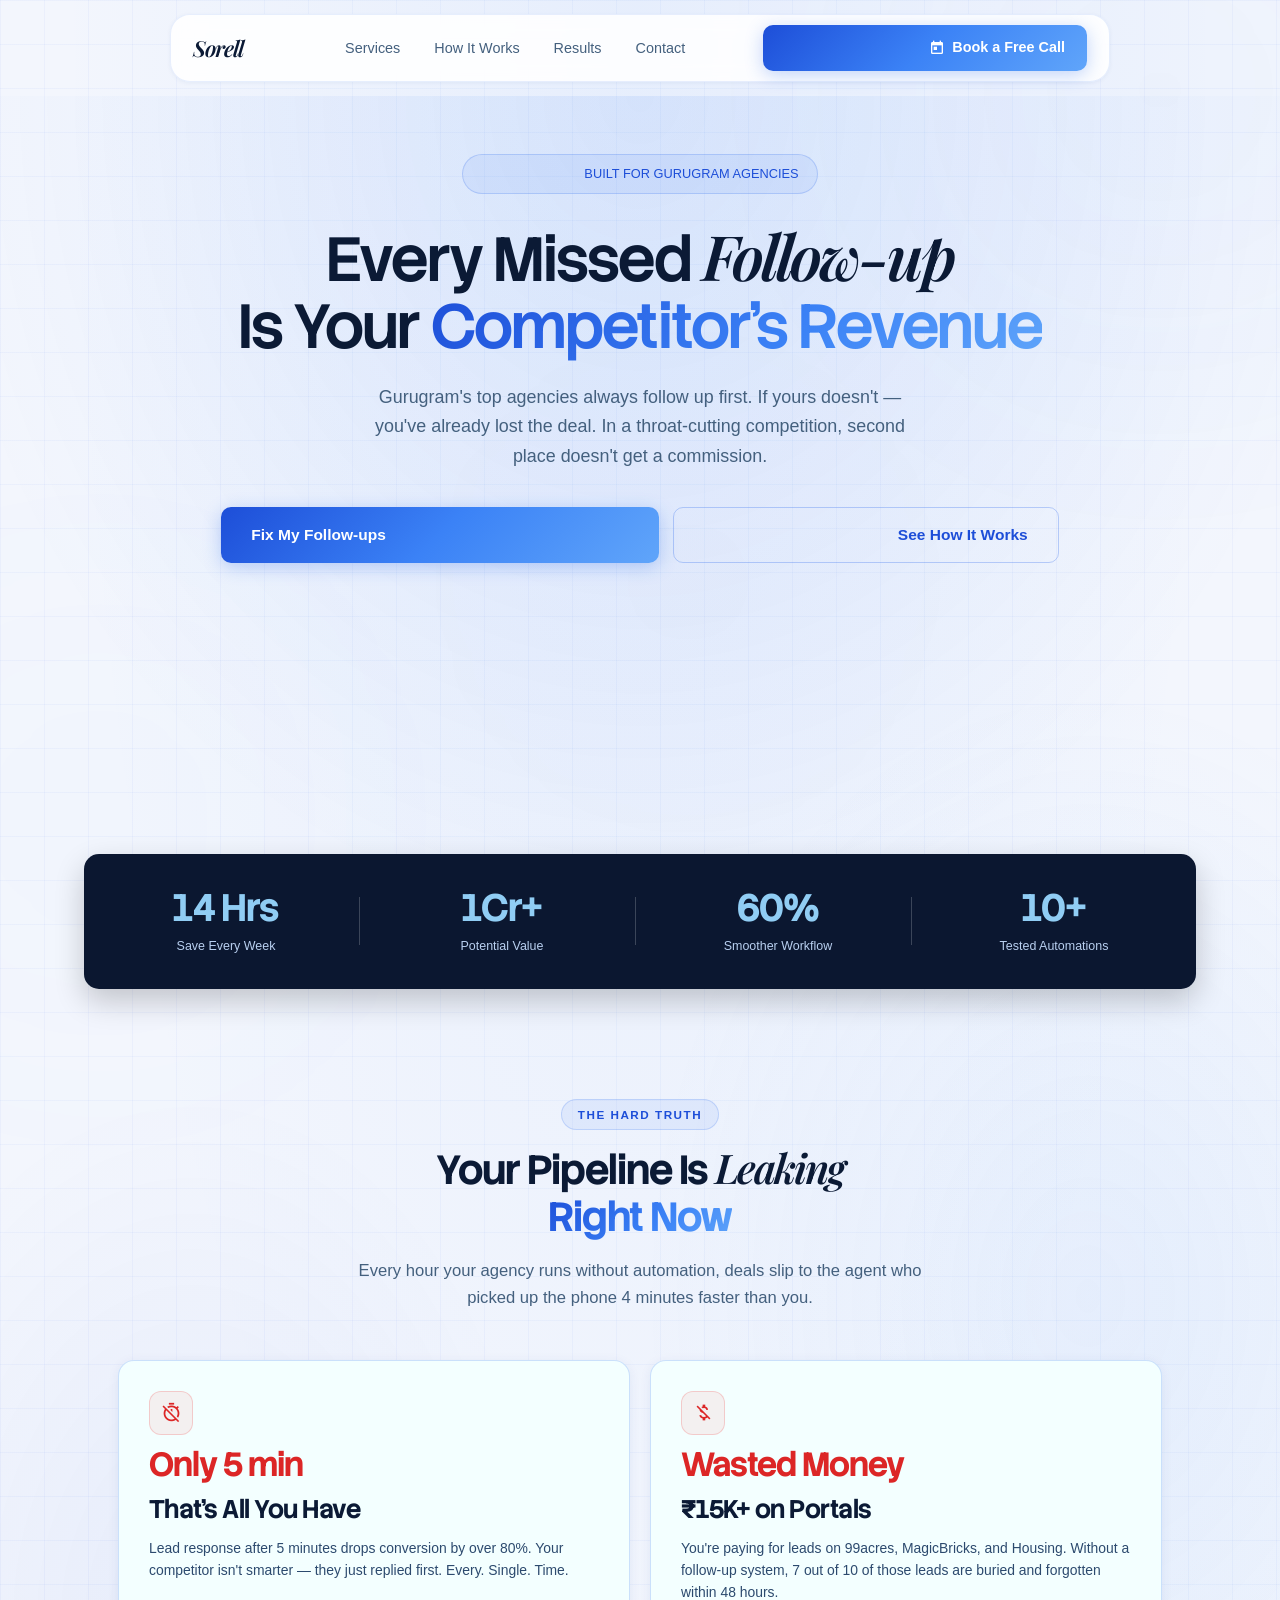
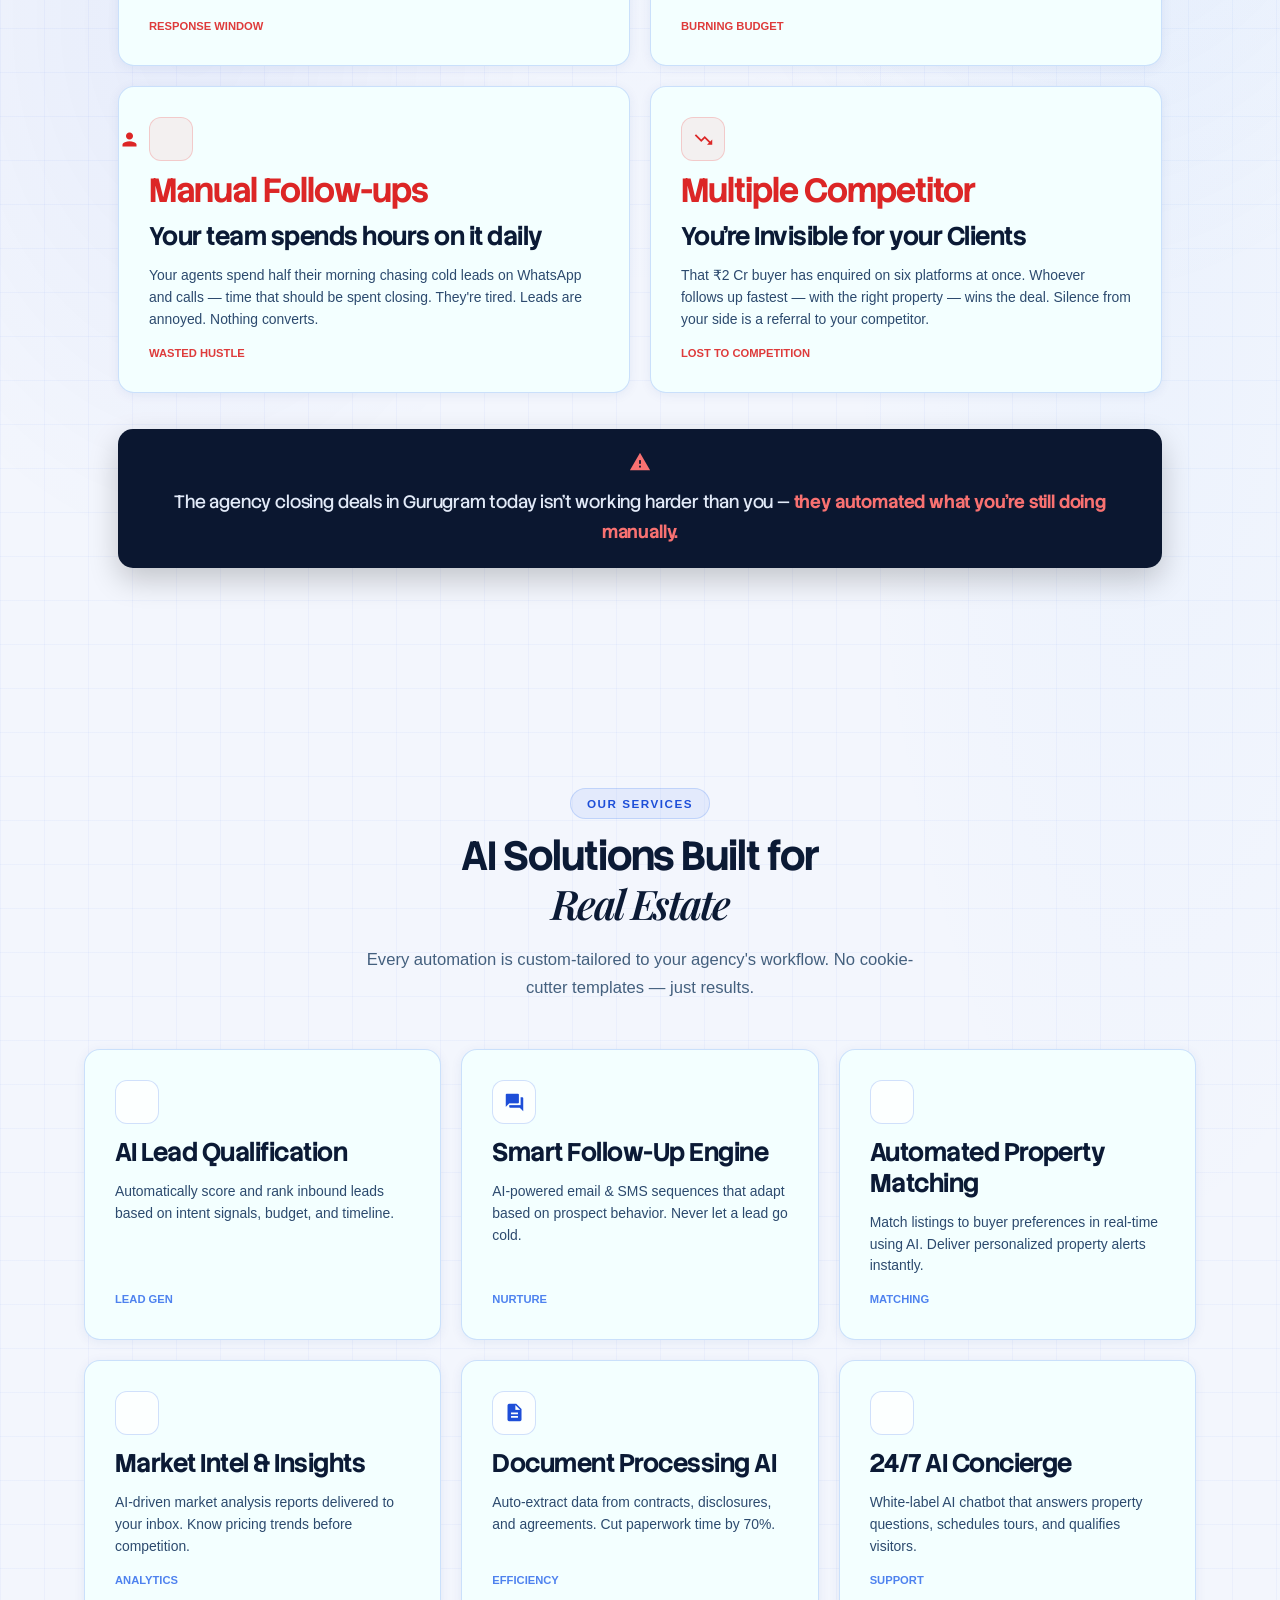
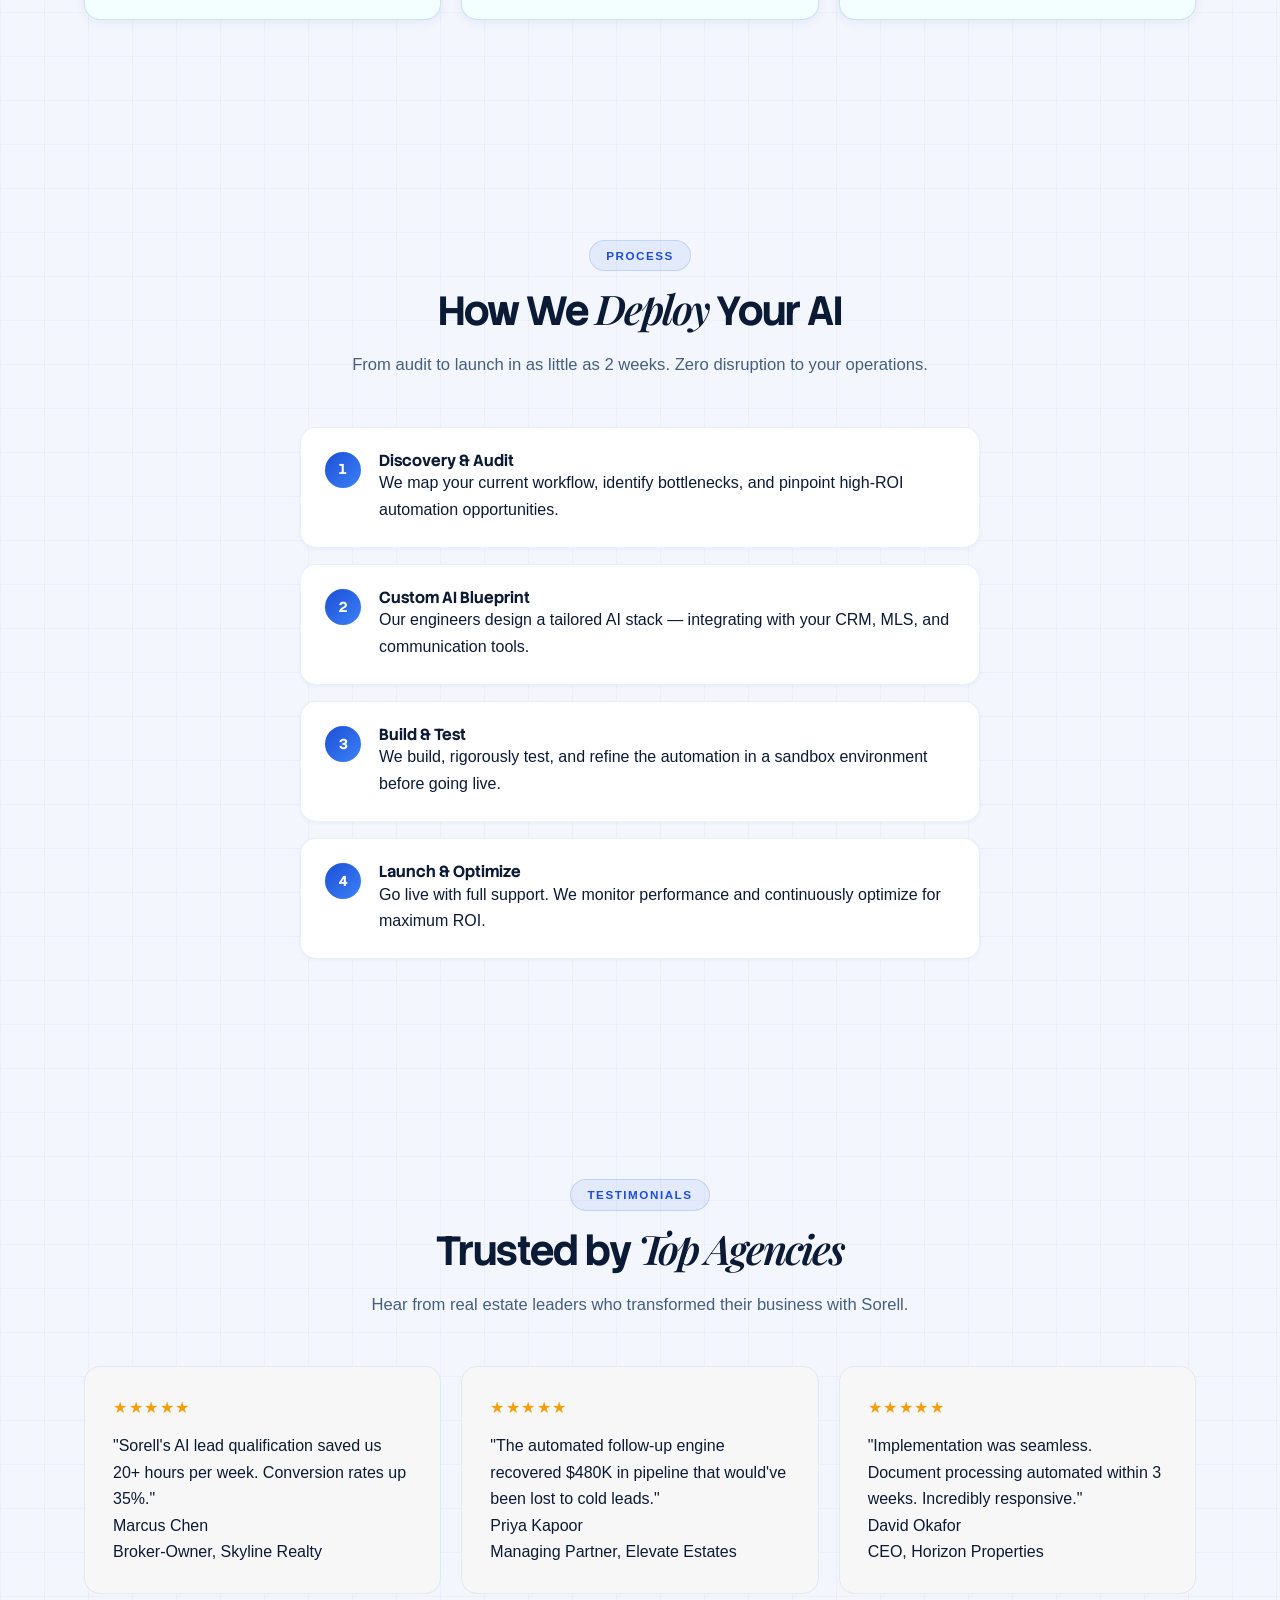
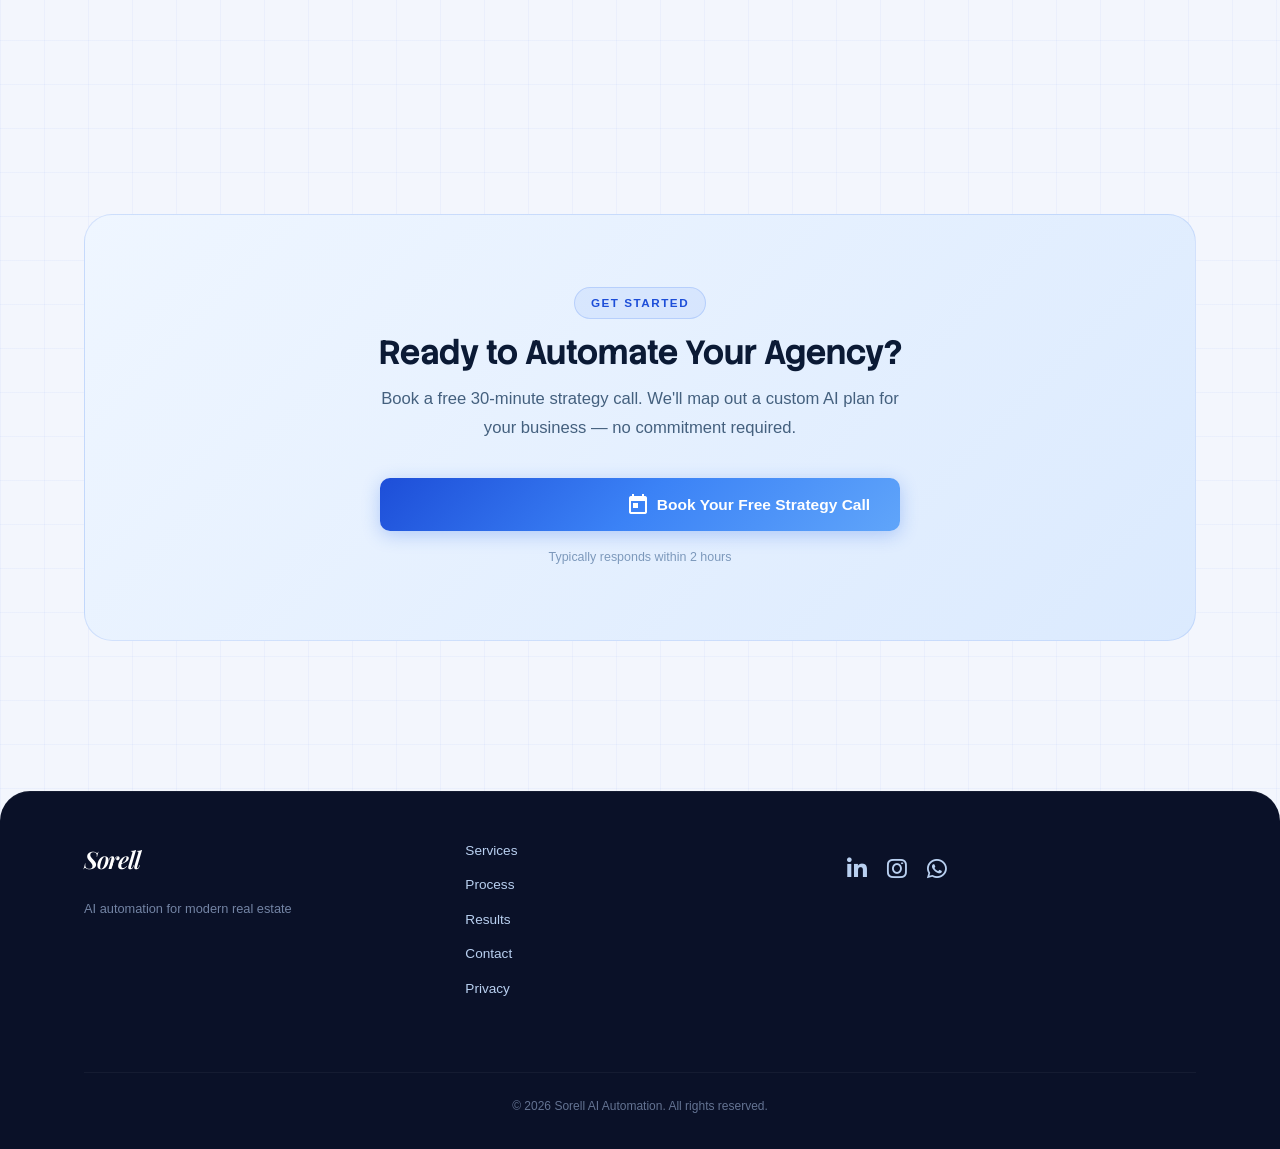
==== index.html @ be10a99a "Update index.html" ====
<!DOCTYPE html>
<html lang="en">
<head>
    <meta charset="UTF-8">
    <meta name="viewport" content="width=device-width, initial-scale=1.0, viewport-fit=cover">
    <title>Sorell — AI Automation for Real Estate Agencies</title>
    <meta name="description" content="AI automation workflows for real estate agencies — capture leads, nurture prospects, and close deals faster.">

    <link rel="icon" type="image/png" href="favicon%20(5).png">
    <link rel="apple-touch-icon" href="apple-touch-icon%20(2).png">

    <link rel="preconnect" href="https://fonts.googleapis.com">
    <link rel="preconnect" href="https://fonts.gstatic.com" crossorigin>
    <link href="https://fonts.googleapis.com/css2?family=DM+Sans:ital,opsz,wght@0,9..40,400;0,9..40,500;0,9..40,600;1,9..40,400&family=Google+Sans+Flex:ital,opsz,wght@0,17..18,400..700;1,17..18,400..700&family=Stack+Sans+Headline:wght@400;500;600;700&display=swap" rel="stylesheet">
    <!-- Playfair Display for Logo + hero "Real Estate Agency" phrase -->
    <link href="https://fonts.googleapis.com/css2?family=Playfair+Display:ital,wght@0,400..900;1,400..900&display=swap" rel="stylesheet">

    <link href="https://fonts.googleapis.com/icon?family=Material+Icons" rel="stylesheet" media="print" onload="this.media='all'">
    <link rel="stylesheet" href="https://cdnjs.cloudflare.com/ajax/libs/font-awesome/6.0.0-beta3/css/all.min.css">
    <noscript><link href="https://fonts.googleapis.com/icon?family=Material+Icons" rel="stylesheet"></noscript>

    <script src="https://cdnjs.cloudflare.com/ajax/libs/gsap/3.12.5/gsap.min.js" defer></script>

    <style>
        *,*::before,*::after{margin:0;padding:0;box-sizing:border-box}

        html{scroll-behavior:smooth;-webkit-font-smoothing:antialiased;font-size:16px}

        body{
            font-family:'Google Sans Flex', sans-serif;
            background-color:#f3f6fd;
            color:#0b1a35;
            line-height:1.65;
            overflow-x:hidden;
            background-image:
                linear-gradient(rgba(37,99,235,0.045) 1px,transparent 1px),
                linear-gradient(90deg,rgba(37,99,235,0.045) 1px,transparent 1px),
                radial-gradient(ellipse 70% 50% at 50% 0%,rgba(59,130,246,0.07) 0%,transparent 65%),
                radial-gradient(ellipse 40% 30% at 90% 30%,rgba(96,165,250,0.05) 0%,transparent 60%);
            background-size:44px 44px,44px 44px,100% 100%,100% 100%;
        }

        h1,h2,h3,h4,h5,.hero-stat-value,.step-number{
            font-family:'Stack Sans Headline','Google Sans Flex',system-ui,sans-serif;
            line-height:1.15;
        }

        /* Orbs */
        .bg-orb{position:fixed;border-radius:50%;filter:blur(140px);opacity:.35;pointer-events:none;z-index:0;animation:orbFloat 20s ease-in-out infinite}
        .bg-orb--1{width:480px;height:480px;background:rgba(59,130,246,.12);top:-150px;right:-120px}
        .bg-orb--2{width:360px;height:360px;background:rgba(147,197,253,.09);bottom:-100px;left:-80px;animation-delay:-8s;animation-duration:23s}
        .bg-orb--3{width:300px;height:300px;background:rgba(29,78,216,.07);top:48%;left:42%;animation-delay:-4s;animation-duration:26s}
        @keyframes orbFloat{0%,100%{transform:translate(0,0) scale(1)}25%{transform:translate(44px,-54px) scale(1.08)}50%{transform:translate(-32px,34px) scale(.93)}75%{transform:translate(-52px,-28px) scale(1.05)}}

        .container{width:100%;max-width:1180px;margin:0 auto;padding:0 clamp(18px,4vw,34px);position:relative;z-index:1}

        /* ── Header ── */
        .header{position:sticky;top:0;z-index:100;padding:14px clamp(18px,4vw,34px);pointer-events:none;background:transparent;isolation:isolate}

        .header-inner{
            display:flex;
            align-items:center;
            justify-content:space-between;
            padding:10px 22px;
            max-width:940px;
            margin:0 auto;
            background:rgba(255,255,255,.88);
            backdrop-filter:blur(10px);
            border:1px solid rgba(37,99,235,.10);
            border-radius:20px;
            box-shadow:0 1px 4px rgba(20,60,140,.06);
            transition:box-shadow .3s,border-color .3s;
            pointer-events:auto;
        }
        .header-inner.scrolled{box-shadow:0 4px 28px rgba(20,60,140,.10);border-color:rgba(37,99,235,.24)}

        /* Logo — Playfair Display, pinned left */
        .logo{
            font-family:'Playfair Display',serif;
            font-weight:600;
            font-style:italic;
            font-size:1.38rem;
            letter-spacing:-0.045em;
            color:#0b1a35;
            text-decoration:none;
            white-space:nowrap;
            flex-shrink:0;
            padding-right:28px;
        }
        .footer-col .logo{color:#fff;font-size:1.5rem;padding-right:0}

        /* Nav — takes flex space, centers its links */
        .header-inner nav[aria-label="Main navigation"]{flex:1;display:flex;justify-content:center}

        .nav-links{display:flex;align-items:center;gap:clamp(18px,3vw,34px);list-style:none}
        .nav-links a{color:#44607e;text-decoration:none;font-weight:500;font-size:.9rem;transition:color .2s}
        .nav-links a:hover{color:#1d4ed8}

        /* Buttons */
        .btn{
            display:inline-flex;align-items:center;gap:7px;
            padding:11px 22px;border-radius:10px;
            font-family:'Google Sans Flex',sans-serif;font-weight:600;font-size:.9rem;
            cursor:pointer;border:none;text-decoration:none;white-space:nowrap;
            transition:all .28s cubic-bezier(.25,.46,.45,.94);
            flex-shrink:0;
        }
        .btn-primary{background:linear-gradient(135deg,#1d4ed8,#3b82f6,#60a5fa);color:#fff;box-shadow:0 4px 18px rgba(37,99,235,.28)}
        .btn-primary:hover{box-shadow:0 8px 30px rgba(37,99,235,.40);transform:translateY(-2px)}

        /* Outline btn — same lift + glow as primary, keeps its own color */
        .btn-outline{background:transparent;border:1.5px solid rgba(37,99,235,.28);color:#1d4ed8}
        .btn-outline:hover{border-color:#2563eb;background:rgba(37,99,235,.05);box-shadow:0 8px 30px rgba(37,99,235,.18);transform:translateY(-2px)}

        .btn-lg{padding:14px 30px;font-size:.97rem}

        /* Nav CTA — only visible on desktop */
        .btn-nav-cta{flex-shrink:0;margin-left:4px}

        /* Hamburger */
        .mobile-menu-btn{display:none;background:none;border:none;color:#0b1a35;cursor:pointer;padding:6px;border-radius:8px;flex-shrink:0}
        .mobile-menu-btn .material-icons{font-size:26px;transition:transform .3s cubic-bezier(.34,1.56,.64,1)}
        .mobile-menu-btn.open .material-icons{transform:rotate(90deg)}

        /* Mobile pill */
        .mobile-nav-pill{
            position:fixed;top:66px;left:14px;right:14px;z-index:200;
            background:rgba(255,255,255,.96);backdrop-filter:blur(28px);
            border:1px solid rgba(37,99,235,.10);border-radius:22px;
            padding:10px 12px 18px;display:flex;flex-direction:column;gap:2px;
            opacity:0;pointer-events:none;
            transform:scaleY(.88) translateY(-8px);transform-origin:top right;
            box-shadow:0 24px 64px rgba(20,60,140,.14),inset 0 1px 0 rgba(255,255,255,.9);
        }
        .mobile-nav-pill.open{pointer-events:auto}
        .mobile-nav-pill::before{content:'';position:absolute;top:0;left:12%;right:12%;height:1px;background:linear-gradient(90deg,transparent,rgba(37,99,235,.5) 40%,rgba(96,165,250,.8) 50%,rgba(37,99,235,.5) 60%,transparent)}
        .mobile-nav-link{color:#44607e;text-decoration:none;font-size:1rem;font-weight:500;padding:11px 18px;border-radius:12px;display:block;transition:color .18s,background .18s}
        .mobile-nav-link:hover{color:#1d4ed8;background:rgba(37,99,235,.06)}
        .mobile-nav-divider{height:1px;background:rgba(37,99,235,.10);margin:2px 18px}
        .mobile-nav-pill .btn-primary{margin:10px 8px 4px;justify-content:center}

        /* ── Breakpoints ── */
        @media(max-width:768px){
            /* Hide desktop nav AND the nav CTA — hamburger pill has its own CTA */
            .nav-links,.btn-nav-cta,.header-inner nav[aria-label="Main navigation"]{display:none}
            .mobile-menu-btn{display:flex}
            .header{padding:10px}
            .header-inner{justify-content:space-between;padding:9px 18px;width:100%;max-width:100%}
            .logo{font-size:1.22rem;padding-right:0}
        }

        /* Sections */
        .section{padding:clamp(70px,10vw,110px) 0}
        .section-label{display:inline-block;font-size:.73rem;font-weight:600;letter-spacing:.13em;text-transform:uppercase;color:#1d4ed8;margin-bottom:14px;background:rgba(37,99,235,.08);padding:5px 16px;border-radius:50px;border:1px solid rgba(37,99,235,.18)}
        .section-title{font-size:clamp(2rem,4.5vw,2.55rem);letter-spacing:-.025em;margin-bottom:16px;color:#0b1a35}
        .section-subtitle{font-size:clamp(.93rem,2vw,1.04rem);color:#44607e;max-width:580px;margin:0 auto 48px}
        .text-center{text-align:center}
        .mx-auto{margin-left:auto;margin-right:auto}

        /* Hero */
        .hero{background:radial-gradient(ellipse 80% 55% at 50% 0%,rgba(59,130,246,.10) 0%,transparent 70%),radial-gradient(ellipse 50% 40% at 85% 55%,rgba(96,165,250,.07) 0%,transparent 70%),radial-gradient(ellipse 40% 35% at 15% 70%,rgba(29,78,216,.06) 0%,transparent 70%);position:relative;z-index:1}
        .hero-main{min-height:82dvh;display:flex;flex-direction:column;justify-content:flex-start;align-items:center;text-align:center;padding:58px 0 44px}
        .hero-badge{display:inline-flex;align-items:center;gap:7px;background:rgba(37,99,235,.08);border:1px solid rgba(37,99,235,.20);border-radius:50px;padding:7px 18px;font-size:.8rem;font-weight:500;color:#1d4ed8;margin-bottom:28px}
        .hero-title{font-family:'Stack Sans Headline','Google Sans Flex',sans-serif;font-size:clamp(2.6rem,7vw,3.9rem);font-weight:550;letter-spacing:-.03em;line-height:1.08;margin-bottom:22px;color:#0b1a35}
        .mobile-br{display:none}
        @media(max-width:640px){.mobile-br{display:block}}
        .hero-desc{font-size:clamp(1rem,2vw,1.12rem);color:#44607e;max-width:530px;margin:0 auto 36px}
        .hero-buttons{display:flex;flex-wrap:wrap;gap:14px;justify-content:center}

        /* Stats */
        .hero-stats{display:flex;flex-wrap:wrap;gap:clamp(20px,4vw,48px);justify-content:center;padding:32px 28px;margin-top:20px;background:#0b1730;border-radius:15px;box-shadow:0 12px 30px rgba(0,0,0,.2);backdrop-filter:blur(2px)}
        .hero-stat{flex:1;min-width:100px;text-align:center;position:relative;padding:0 16px}
        .hero-stat:not(:last-child)::after{content:'';position:absolute;right:-20px;top:50%;transform:translateY(-50%);width:1px;height:48px;background:rgba(255,255,255,.2)}
        .hero-stat-value{font-size:clamp(1.8rem,3.5vw,2.4rem);font-weight:700;color:#90cdf4;letter-spacing:-.02em}
        .hero-stat-label{font-size:.78rem;color:#b9d0f0;margin-top:6px;font-weight:500}
        @media(max-width:640px){
            .hero-stats{flex-direction:column;align-items:stretch;gap:16px;padding:28px 20px}
            .hero-stat:not(:last-child)::after{display:none}
            .hero-stat{border-bottom:1px solid rgba(255,255,255,.12);padding-bottom:12px}
            .hero-stat:last-child{border-bottom:none}
        }

        /* Cards */
        .card-glow-wrapper{background:#f3ffff!important;border-radius:16px;border:1px solid rgba(37,99,235,.20);box-shadow:0 2px 12px rgba(20,60,140,.07);transition:border-color .3s,box-shadow .3s}
        .card-inner{position:relative;z-index:2;padding:clamp(22px,3.5vw,30px);display:flex;flex-direction:column;gap:13px;height:100%}
        .card-icon{width:44px;height:44px;border-radius:12px;background:rgba(255,255,255,.7);border:1px solid rgba(37,99,235,.2);display:flex;align-items:center;justify-content:center}
        .card-icon .material-icons{font-size:21px;color:#1d4ed8}
        .card-title{font-size:clamp(1.3rem,2.5vw,1.6rem);font-weight:700;color:#0b1a35;letter-spacing:-.02em;line-height:1.2}
        .card-desc{font-size:.87rem;color:#2c4a6e;line-height:1.58;flex-grow:1}
        .card-tag{font-size:.70rem;font-weight:600;color:#2563eb;text-transform:uppercase;opacity:.8}
        .services-grid{display:grid;gap:clamp(14px,2.5vw,20px);grid-template-columns:1fr;perspective:1000px}
        @media(min-width:600px){.services-grid{grid-template-columns:repeat(2,1fr)}}
        @media(min-width:960px){.services-grid{grid-template-columns:repeat(3,1fr)}}

        /* Steps */
        .steps-list{max-width:680px;margin:0 auto;display:flex;flex-direction:column;gap:16px}
        .step-item{display:flex;gap:18px;background:#fff;border-radius:16px;padding:clamp(18px,3vw,24px);border:1px solid rgba(37,99,235,.10);box-shadow:0 1px 4px rgba(20,60,140,.06);position:relative}
        .step-number{width:36px;height:36px;border-radius:50%;background:linear-gradient(135deg,#1d4ed8,#3b82f6);display:flex;align-items:center;justify-content:center;font-weight:700;font-size:.9rem;color:#fff;flex-shrink:0}

        /* Testimonials */
        .testimonials-grid{display:grid;gap:20px;grid-template-columns:1fr;perspective:1000px}
        @media(min-width:700px){.testimonials-grid{grid-template-columns:repeat(2,1fr)}}
        @media(min-width:1000px){.testimonials-grid{grid-template-columns:repeat(3,1fr)}}
        .testimonial-card{background:#f7f7f7;border-radius:16px;padding:clamp(22px,3.5vw,28px);border:1px solid rgba(37,99,235,.10);transition:all .2s}
        .testimonial-stars{color:#f59e0b;letter-spacing:1.5px;margin-bottom:12px}

        /* CTA section */
        .cta-section{text-align:center;background:linear-gradient(135deg,#eff6ff 0%,#dbeafe 100%);border-radius:28px;padding:clamp(44px,7vw,72px) clamp(22px,5vw,52px);border:1px solid rgba(37,99,235,.14)}
        .cta-title{font-size:clamp(1.6rem,3.8vw,2.1rem);margin-bottom:14px}
        /* Gap between description and button */
        .cta-desc{color:#44607e;font-size:clamp(.93rem,2vw,1.04rem);max-width:520px;margin:0 auto 36px;line-height:1.7}
        .cta-footnote{margin-top:16px;font-size:.78rem;color:#6b8ab0;opacity:.85}

        @media(max-width:520px){.cta-section .btn{width:100%;max-width:100%;justify-content:center}}

        /* Footer */
        .footer{background:#0a1128;color:#a0b5d9;border-radius:30px 30px 0px 0px;padding:48px 0 32px;border-top:1px solid rgba(255,255,255,.05);margin-top:40px}
        .footer-inner{display:flex;flex-wrap:wrap;justify-content:space-between;align-items:flex-start;gap:32px}
        .footer-col{flex:1;min-width:160px}
        .footer-col .logo{color:white;font-size:1.5rem;display:inline-block;margin-bottom:12px;padding-right:0}
        .footer-tagline{font-size:.8rem;opacity:.7;margin-top:6px}
        .footer-links{display:flex;flex-direction:column;gap:12px}
        .footer-links a,.footer-social a{color:#b9d0f0;text-decoration:none;font-size:.85rem;transition:color .2s}
        .footer-links a:hover,.footer-social a:hover{color:#3b82f6}
        .footer-social{display:flex;gap:20px;margin-top:12px}
        .footer-social a{font-size:1.4rem}
        .footer-copyright{width:100%;text-align:center;margin-top:40px;padding-top:24px;border-top:1px solid rgba(255,255,255,.08);font-size:.75rem;opacity:.6}
        @media(max-width:768px){.footer-inner{flex-direction:column;text-align:center;align-items:center}.footer-social{justify-content:center}}

        /* Reveals */
        .reveal{opacity:0;transform:translateY(28px);transition:opacity .7s ease,transform .7s cubic-bezier(.22,.61,.36,1)}
        .reveal.visible{opacity:1;transform:translateY(0)}
        .reveal-delay-1{transition-delay:.07s}
        .reveal-delay-2{transition-delay:.14s}
        .reveal-delay-3{transition-delay:.21s}
        .reveal-delay-4{transition-delay:.28s}
        .reveal-delay-5{transition-delay:.35s}
        .reveal-delay-6{transition-delay:.42s}

        .highlight{background:linear-gradient(135deg,#1d4ed8,#3b82f6 60%,#60a5fa);-webkit-background-clip:text;background-clip:text;color:transparent}

        /* Hero "Real Estate Agency" — Playfair Display italic, tight tracking */
        .hero-highlight-agency{
            font-family:'Playfair Display',serif;
            font-weight:600;
            font-style:italic;
            letter-spacing:-0.05em;
            display:inline;
        }

        /* Outward arrow on "Start Automating Today" CTA */
        .btn-primary .arrow-icon{
            display:inline-flex;
            align-items:center;
            justify-content:center;
            font-size:1.1rem;
            margin-left:2px;
            vertical-align:middle;
            transition:transform 0.28s cubic-bezier(0.2,0.9,0.4,1.2),opacity 0.28s ease;
            will-change:transform;
        }
        .btn-primary:hover .arrow-icon{
            transform:translate(5px,-5px);
            opacity:0.85;
        }
        /* ── Pain / Agitation Section ── */
.pain-grid{display:grid;gap:clamp(14px,2.5vw,20px);grid-template-columns:1fr}
@media(min-width:600px){.pain-grid{grid-template-columns:repeat(2,1fr)}}

.card-icon--pain{background:rgba(239,68,68,.08);border-color:rgba(239,68,68,.22)}
.card-icon--pain .material-icons{color:#dc2626}

.pain-card-number{
    font-family:'Stack Sans Headline','Google Sans Flex',sans-serif;
    font-size:clamp(1.7rem,3.5vw,2.1rem);
    font-weight:700;
    color:#dc2626;
    letter-spacing:-.03em;
    line-height:1;
}

/* Reality bar — mirrors hero-stats dark strip */
.pain-reality-bar{
    display:flex;
    align-items:center;
    justify-content:center;
    gap:14px;
    margin-top:clamp(24px,4vw,36px);
    padding:22px 28px;
    background:#0b1730;
    border-radius:15px;
    box-shadow:0 12px 30px rgba(0,0,0,.2);
    text-align:center;
    flex-wrap:wrap;
}
.pain-reality-bar .material-icons{color:#f87171;font-size:22px;flex-shrink:0}
.pain-reality-bar-text{
    font-family:'Stack Sans Headline','Google Sans Flex',sans-serif;
    font-size:clamp(.95rem,2.2vw,1.12rem);
    color:#e2eaf8;
    letter-spacing:-.01em;
}
.pain-reality-bar-text strong{color:#f87171}
    </style>
</head>
<body>

<div class="bg-orb bg-orb--1" aria-hidden="true"></div>
<div class="bg-orb bg-orb--2" aria-hidden="true"></div>
<div class="bg-orb bg-orb--3" aria-hidden="true"></div>

<!--
    HEADER LAYOUT
    Desktop : [Sorell ←gap→]  [Services · How It Works · Results · Contact]  [Book a Free Call]
    Mobile  : [Sorell]                                                          [☰]
-->
<header class="header" id="header">
    <div class="header-inner">

        <!-- Logo — always left-pinned -->
        <a href="#" class="logo" aria-label="Sorell Home">Sorell</a>

        <!-- Nav — flex:1 so it centres between logo and CTA (hidden on mobile) -->
        <nav aria-label="Main navigation">
            <ul class="nav-links">
                <li><a href="#services">Services</a></li>
                <li><a href="#how-it-works">How It Works</a></li>
                <li><a href="#testimonials">Results</a></li>
                <li><a href="#cta">Contact</a></li>
            </ul>
        </nav>

        <!-- CTA button — desktop only, hidden ≤768px -->
        <a href="https://wa.me/917876748412?text=I%20want%20to%20know%20how%20can%20I%20scale%20my%20Agency%21"
           target="_blank" rel="noopener noreferrer"
           class="btn btn-primary btn-nav-cta">
            <span class="material-icons" style="font-size:16px;">calendar_today</span>
            Book a Free Call
        </a>

        <!-- Hamburger — mobile only -->
        <button class="mobile-menu-btn" id="mobileMenuBtn" aria-label="Open menu" aria-expanded="false">
            <span class="material-icons" id="menuIcon">menu</span>
        </button>

    </div>
</header>

<!-- Mobile nav pill — the only CTA on mobile lives here -->
<nav class="mobile-nav-pill" id="mobileNavPill" aria-hidden="true">
    <a href="#services"     class="mobile-nav-link">Services</a>
    <div class="mobile-nav-divider"></div>
    <a href="#how-it-works" class="mobile-nav-link">How It Works</a>
    <div class="mobile-nav-divider"></div>
    <a href="#testimonials" class="mobile-nav-link">Results</a>
    <div class="mobile-nav-divider"></div>
    <a href="#cta"          class="mobile-nav-link">Contact</a>
    <a href="https://wa.me/917876748412?text=I%20want%20to%20know%20how%20can%20I%20scale%20my%20Agency%21"
       target="_blank" rel="noopener noreferrer"
       class="btn btn-primary btn-lg">Book a Call</a>
</nav>

<main>
    <!-- Hero -->
    <section class="hero" id="hero">
        <div class="container">
            <div class="hero-main">
                <div class="hero-badge reveal"><span class="material-icons">bolt</span> BUILT FOR GURUGRAM AGENCIES</div>
                <h1 class="hero-title reveal reveal-delay-1">Every Missed<br class="mobile-br"> <span class="hero-highlight-agency">Follow-up</span><br>Is Your <span class="highlight">Competitor's Revenue</span></h1>
                <p class="hero-desc reveal reveal-delay-2">Gurugram's top agencies always follow up first. If yours doesn't — you've already lost the deal. In a throat-cutting competition, second place doesn't get a commission.</p>
                <div class="hero-buttons reveal reveal-delay-3">
                    <a href="https://wa.me/917876748412?text=I%20want%20to%20know%20how%20can%20I%20scale%20my%20Agency%21"
                       target="_blank" rel="noopener noreferrer" class="btn btn-primary btn-lg">
                        Fix My Follow-ups
                        <span class="material-icons arrow-icon">arrow_outward</span>
                    </a>
                    <!-- Same hover lift/glow as primary, outline styling preserved -->
                    <a href="#how-it-works" class="btn btn-outline btn-lg">
                        <span class="material-icons" style="font-size:17px;">play_circle</span> See How It Works
                    </a>
                </div>
            </div>
            <div class="hero-stats reveal">
                <div class="hero-stat"><div class="hero-stat-value">14 Hrs</div><div class="hero-stat-label">Save Every Week</div></div>
                <div class="hero-stat"><div class="hero-stat-value">1Cr+</div><div class="hero-stat-label">Potential Value</div></div>
                <div class="hero-stat"><div class="hero-stat-value">60%</div><div class="hero-stat-label">Smoother Workflow</div></div>
                <div class="hero-stat"><div class="hero-stat-value">10+</div><div class="hero-stat-label">Tested Automations</div></div>
            </div>
            <!-- Pain / Agitation -->
<section class="section" id="pain">
    <div class="container">
        <div class="text-center reveal">
            <span class="section-label">The Hard Truth</span>
            <h2 class="section-title">Your Pipeline Is <span class="hero-highlight-agency">Leaking</span><br><span class="highlight">Right Now</span></h2>
            <p class="section-subtitle mx-auto">Every hour your agency runs without automation, deals slip to the agent who picked up the phone 4 minutes faster than you.</p>
        </div>

        <div class="pain-grid">
            <div class="card-glow-wrapper reveal reveal-delay-1">
                <div class="card-inner">
                    <div class="card-icon card-icon--pain"><span class="material-icons">timer_off</span></div>
                    <div class="pain-card-number">Only 5 min</div>
                    <h3 class="card-title">That's All You Have</h3>
                    <p class="card-desc">Lead response after 5 minutes drops conversion by over 80%. Your competitor isn't smarter — they just replied first. Every. Single. Time.</p>
                    <span class="card-tag" style="color:#dc2626;opacity:.9">Response Window</span>
                </div>
            </div>

            <div class="card-glow-wrapper reveal reveal-delay-2">
                <div class="card-inner">
                    <div class="card-icon card-icon--pain"><span class="material-icons">money_off</span></div>
                    <div class="pain-card-number">Wasted Money</div>
                    <h3 class="card-title">₹15K+ on Portals</h3>
                    <p class="card-desc">You're paying for leads on 99acres, MagicBricks, and Housing. Without a follow-up system, 7 out of 10 of those leads are buried and forgotten within 48 hours.</p>
                    <span class="card-tag" style="color:#dc2626;opacity:.9">Burning Budget</span>
                </div>
            </div>

            <div class="card-glow-wrapper reveal reveal-delay-3">
                <div class="card-inner">
                    <div class="card-icon card-icon--pain"><span class="material-icons">person_off</span></div>
                    <div class="pain-card-number">Manual Follow-ups</div>
                    <h3 class="card-title">Your team spends hours on it daily</h3>
                    <p class="card-desc">Your agents spend half their morning chasing cold leads on WhatsApp and calls — time that should be spent closing. They're tired. Leads are annoyed. Nothing converts.</p>
                    <span class="card-tag" style="color:#dc2626;opacity:.9">Wasted Hustle</span>
                </div>
            </div>

            <div class="card-glow-wrapper reveal reveal-delay-4">
                <div class="card-inner">
                    <div class="card-icon card-icon--pain"><span class="material-icons">trending_down</span></div>
                    <div class="pain-card-number">Multiple Competitor</div>
                    <h3 class="card-title">You're Invisible for your Clients</h3>
                    <p class="card-desc">That ₹2 Cr buyer has enquired on six platforms at once. Whoever follows up fastest — with the right property — wins the deal. Silence from your side is a referral to your competitor.</p>
                    <span class="card-tag" style="color:#dc2626;opacity:.9">Lost to Competition</span>
                </div>
            </div>
        </div>

        <div class="pain-reality-bar reveal">
            <span class="material-icons">warning</span>
            <p class="pain-reality-bar-text">
                The agency closing deals in Gurugram today isn't working harder than you —
                <strong>they automated what you're still doing manually.</strong>
            </p>
        </div>
    </div>
</section>
        </div>
    </section>

    <!-- Services -->
    <section class="section" id="services">
        <div class="container">
            <div class="text-center reveal"><span class="section-label">Our Services</span><h2 class="section-title">AI Solutions Built for<br><span class="hero-highlight-agency">Real Estate</span></h2><p class="section-subtitle mx-auto">Every automation is custom-tailored to your agency's workflow. No cookie-cutter templates — just results.</p></div>
            <div class="services-grid">
                <div class="card-glow-wrapper reveal reveal-delay-1"><div class="card-inner"><div class="card-icon"><span class="material-icons">psychology</span></div><h3 class="card-title">AI Lead Qualification</h3><p class="card-desc">Automatically score and rank inbound leads based on intent signals, budget, and timeline.</p><span class="card-tag">Lead Gen</span></div></div>
                <div class="card-glow-wrapper reveal reveal-delay-2"><div class="card-inner"><div class="card-icon"><span class="material-icons">forum</span></div><h3 class="card-title">Smart Follow-Up Engine</h3><p class="card-desc">AI-powered email & SMS sequences that adapt based on prospect behavior. Never let a lead go cold.</p><span class="card-tag">Nurture</span></div></div>
                <div class="card-glow-wrapper reveal reveal-delay-3"><div class="card-inner"><div class="card-icon"><span class="material-icons">apartment</span></div><h3 class="card-title">Automated Property Matching</h3><p class="card-desc">Match listings to buyer preferences in real-time using AI. Deliver personalized property alerts instantly.</p><span class="card-tag">Matching</span></div></div>
                <div class="card-glow-wrapper reveal reveal-delay-4"><div class="card-inner"><div class="card-icon"><span class="material-icons">analytics</span></div><h3 class="card-title">Market Intel & Insights</h3><p class="card-desc">AI-driven market analysis reports delivered to your inbox. Know pricing trends before competition.</p><span class="card-tag">Analytics</span></div></div>
                <div class="card-glow-wrapper reveal reveal-delay-5"><div class="card-inner"><div class="card-icon"><span class="material-icons">description</span></div><h3 class="card-title">Document Processing AI</h3><p class="card-desc">Auto-extract data from contracts, disclosures, and agreements. Cut paperwork time by 70%.</p><span class="card-tag">Efficiency</span></div></div>
                <div class="card-glow-wrapper reveal reveal-delay-6"><div class="card-inner"><div class="card-icon"><span class="material-icons">support_agent</span></div><h3 class="card-title">24/7 AI Concierge</h3><p class="card-desc">White-label AI chatbot that answers property questions, schedules tours, and qualifies visitors.</p><span class="card-tag">Support</span></div></div>
            </div>
        </div>
    </section>

    <!-- How It Works -->
    <section class="section" id="how-it-works">
        <div class="container">
            <div class="text-center reveal"><span class="section-label">Process</span><h2 class="section-title">How We <span class="hero-highlight-agency">Deploy</span> Your AI</h2><p class="section-subtitle mx-auto">From audit to launch in as little as 2 weeks. Zero disruption to your operations.</p></div>
            <div class="steps-list">
                <div class="step-item reveal reveal-delay-1"><div class="step-number">1</div><div class="step-content"><h4>Discovery & Audit</h4><p>We map your current workflow, identify bottlenecks, and pinpoint high-ROI automation opportunities.</p></div></div>
                <div class="step-item reveal reveal-delay-2"><div class="step-number">2</div><div class="step-content"><h4>Custom AI Blueprint</h4><p>Our engineers design a tailored AI stack — integrating with your CRM, MLS, and communication tools.</p></div></div>
                <div class="step-item reveal reveal-delay-3"><div class="step-number">3</div><div class="step-content"><h4>Build & Test</h4><p>We build, rigorously test, and refine the automation in a sandbox environment before going live.</p></div></div>
                <div class="step-item reveal reveal-delay-4"><div class="step-number">4</div><div class="step-content"><h4>Launch & Optimize</h4><p>Go live with full support. We monitor performance and continuously optimize for maximum ROI.</p></div></div>
            </div>
        </div>
    </section>

    <!-- Testimonials -->
    <section class="section" id="testimonials">
        <div class="container">
            <div class="text-center reveal"><span class="section-label">Testimonials</span><h2 class="section-title">Trusted by <span class="hero-highlight-agency">Top Agencies</span></h2><p class="section-subtitle mx-auto">Hear from real estate leaders who transformed their business with Sorell.</p></div>
            <div class="testimonials-grid">
                <div class="testimonial-card reveal reveal-delay-1"><div class="testimonial-stars">★★★★★</div><p class="testimonial-quote">"Sorell's AI lead qualification saved us 20+ hours per week. Conversion rates up 35%."</p><p class="testimonial-author">Marcus Chen</p><p class="testimonial-role">Broker-Owner, Skyline Realty</p></div>
                <div class="testimonial-card reveal reveal-delay-2"><div class="testimonial-stars">★★★★★</div><p class="testimonial-quote">"The automated follow-up engine recovered $480K in pipeline that would've been lost to cold leads."</p><p class="testimonial-author">Priya Kapoor</p><p class="testimonial-role">Managing Partner, Elevate Estates</p></div>
                <div class="testimonial-card reveal reveal-delay-3"><div class="testimonial-stars">★★★★★</div><p class="testimonial-quote">"Implementation was seamless. Document processing automated within 3 weeks. Incredibly responsive."</p><p class="testimonial-author">David Okafor</p><p class="testimonial-role">CEO, Horizon Properties</p></div>
            </div>
        </div>
    </section>

    <!-- CTA -->
    <section class="section" id="cta">
        <div class="container">
            <div class="cta-section reveal">
                <span class="section-label">Get Started</span>
                <h2 class="cta-title">Ready to Automate Your Agency?</h2>
                <!-- 36px margin-bottom on .cta-desc creates the aesthetic gap before the button -->
                <p class="cta-desc">Book a free 30-minute strategy call. We'll map out a custom AI plan for your business — no commitment required.</p>
                <a href="https://wa.me/917876748412?text=I%20want%20to%20know%20how%20can%20I%20scale%20my%20Agency%21"
                   target="_blank" rel="noopener noreferrer"
                   class="btn btn-primary btn-lg">
                    <span class="material-icons">calendar_today</span> Book Your Free Strategy Call
                </a>
                <p class="cta-footnote">Typically responds within 2 hours</p>
            </div>
        </div>
    </section>
</main>

<footer class="footer">
    <div class="container footer-inner">
        <div class="footer-col">
            <a href="#" class="logo" aria-label="Sorell Home">Sorell</a>
            <div class="footer-tagline">AI automation for modern real estate</div>
        </div>
        <div class="footer-col">
            <div class="footer-links">
                <a href="#services">Services</a>
                <a href="#how-it-works">Process</a>
                <a href="#testimonials">Results</a>
                <a href="#cta">Contact</a>
                <a href="#">Privacy</a>
            </div>
        </div>
        <div class="footer-col">
            <div class="footer-social">
                <a href="https://www.linkedin.com/"  target="_blank" rel="noopener noreferrer" aria-label="LinkedIn"><i class="fab fa-linkedin-in"></i></a>
                <a href="https://www.instagram.com/" target="_blank" rel="noopener noreferrer" aria-label="Instagram"><i class="fab fa-instagram"></i></a>
                <a href="https://wa.me/917876748412?text=I%20want%20to%20know%20how%20can%20I%20scale%20my%20Agency%21" target="_blank" rel="noopener noreferrer" aria-label="WhatsApp"><i class="fab fa-whatsapp"></i></a>
            </div>
        </div>
        <div class="footer-copyright">&copy; 2026 Sorell AI Automation. All rights reserved.</div>
    </div>
</footer>

<script>
    // Mobile menu
    const menuBtn   = document.getElementById('mobileMenuBtn');
    const navPill   = document.getElementById('mobileNavPill');
    const menuIcon  = document.getElementById('menuIcon');
    const mobileLinks = document.querySelectorAll('.mobile-nav-link');
    const pillItems   = document.querySelectorAll('.mobile-nav-pill .mobile-nav-link, .mobile-nav-pill .btn, .mobile-nav-pill .mobile-nav-divider');
    let isOpen = false;

    function openMenu(){
        if(isOpen)return; isOpen=true;
        navPill.classList.add('open');
        navPill.setAttribute('aria-hidden','false');
        menuBtn.setAttribute('aria-expanded','true');
        menuBtn.classList.add('open');
        menuIcon.textContent='close';
        gsap.fromTo(navPill,{opacity:0,scaleX:.72,scaleY:.6,y:-14,transformOrigin:'top right'},{opacity:1,scaleX:1,scaleY:1,y:0,duration:.38,ease:'back.out(1.4)'});
        gsap.fromTo(pillItems,{opacity:0,y:-10},{opacity:1,y:0,duration:.24,stagger:.04,ease:'power2.out',delay:.14});
    }
    function closeMenu(){
        if(!isOpen)return; isOpen=false;
        menuBtn.setAttribute('aria-expanded','false');
        menuBtn.classList.remove('open');
        menuIcon.textContent='menu';
        gsap.to(navPill,{opacity:0,scaleX:.8,scaleY:.7,y:-10,transformOrigin:'top right',duration:.24,ease:'power2.in',onComplete(){navPill.classList.remove('open');navPill.setAttribute('aria-hidden','true');gsap.set(navPill,{clearProps:'all'})}});
    }

    menuBtn.addEventListener('click',()=>isOpen?closeMenu():openMenu());
    mobileLinks.forEach(l=>l.addEventListener('click',closeMenu));
    document.querySelectorAll('#mobileNavPill .btn').forEach(b=>b.addEventListener('click',closeMenu));
    document.addEventListener('keydown',e=>{if(e.key==='Escape'&&isOpen)closeMenu()});

    // 3D card tilt
    const tiltEls=document.querySelectorAll('.card-glow-wrapper,.testimonial-card');
    const MAX_TILT=10;
    tiltEls.forEach(el=>{
        el.addEventListener('pointermove',e=>{
            if(e.pointerType==='touch')return;
            const r=el.getBoundingClientRect();
            const dx=((e.clientX-r.left)/r.width-.5)*2;
            const dy=((e.clientY-r.top)/r.height-.5)*2;
            gsap.to(el,{rotateY:dx*MAX_TILT,rotateX:-dy*MAX_TILT,scale:.97,duration:.06,ease:'none',overwrite:'auto',boxShadow:`${-dx*10}px ${dy*7}px 36px rgba(20,60,140,.14),0 12px 36px rgba(20,60,140,.10)`});
        });
        el.addEventListener('pointerleave',e=>{
            if(e.pointerType==='touch')return;
            gsap.to(el,{rotateX:0,rotateY:0,scale:1,duration:.45,ease:'power3.out',overwrite:'auto',boxShadow:'none'});
        });
    });

    // Scroll reveal
    const revealObs=new IntersectionObserver(entries=>{
        entries.forEach(e=>{if(e.isIntersecting){e.target.classList.add('visible');revealObs.unobserve(e.target)}});
    },{rootMargin:'0px 0px -55px 0px',threshold:.07});
    document.querySelectorAll('.reveal').forEach(el=>revealObs.observe(el));

    // Smooth scroll
    document.querySelectorAll('a[href^="#"]').forEach(anchor=>{
        anchor.addEventListener('click',function(e){
            const hash=this.getAttribute('href');
            if(hash==='#')return;
            const target=document.querySelector(hash);
            if(target){e.preventDefault();const off=document.getElementById('header').offsetHeight+14;window.scrollTo({top:target.offsetTop-off,behavior:'smooth'})}
        });
    });

    // Nav shadow
    const headerInner=document.querySelector('.header-inner');
    window.addEventListener('scroll',()=>{headerInner.classList.toggle('scrolled',window.scrollY>20)},{passive:true});
</script>
</body>
</html>
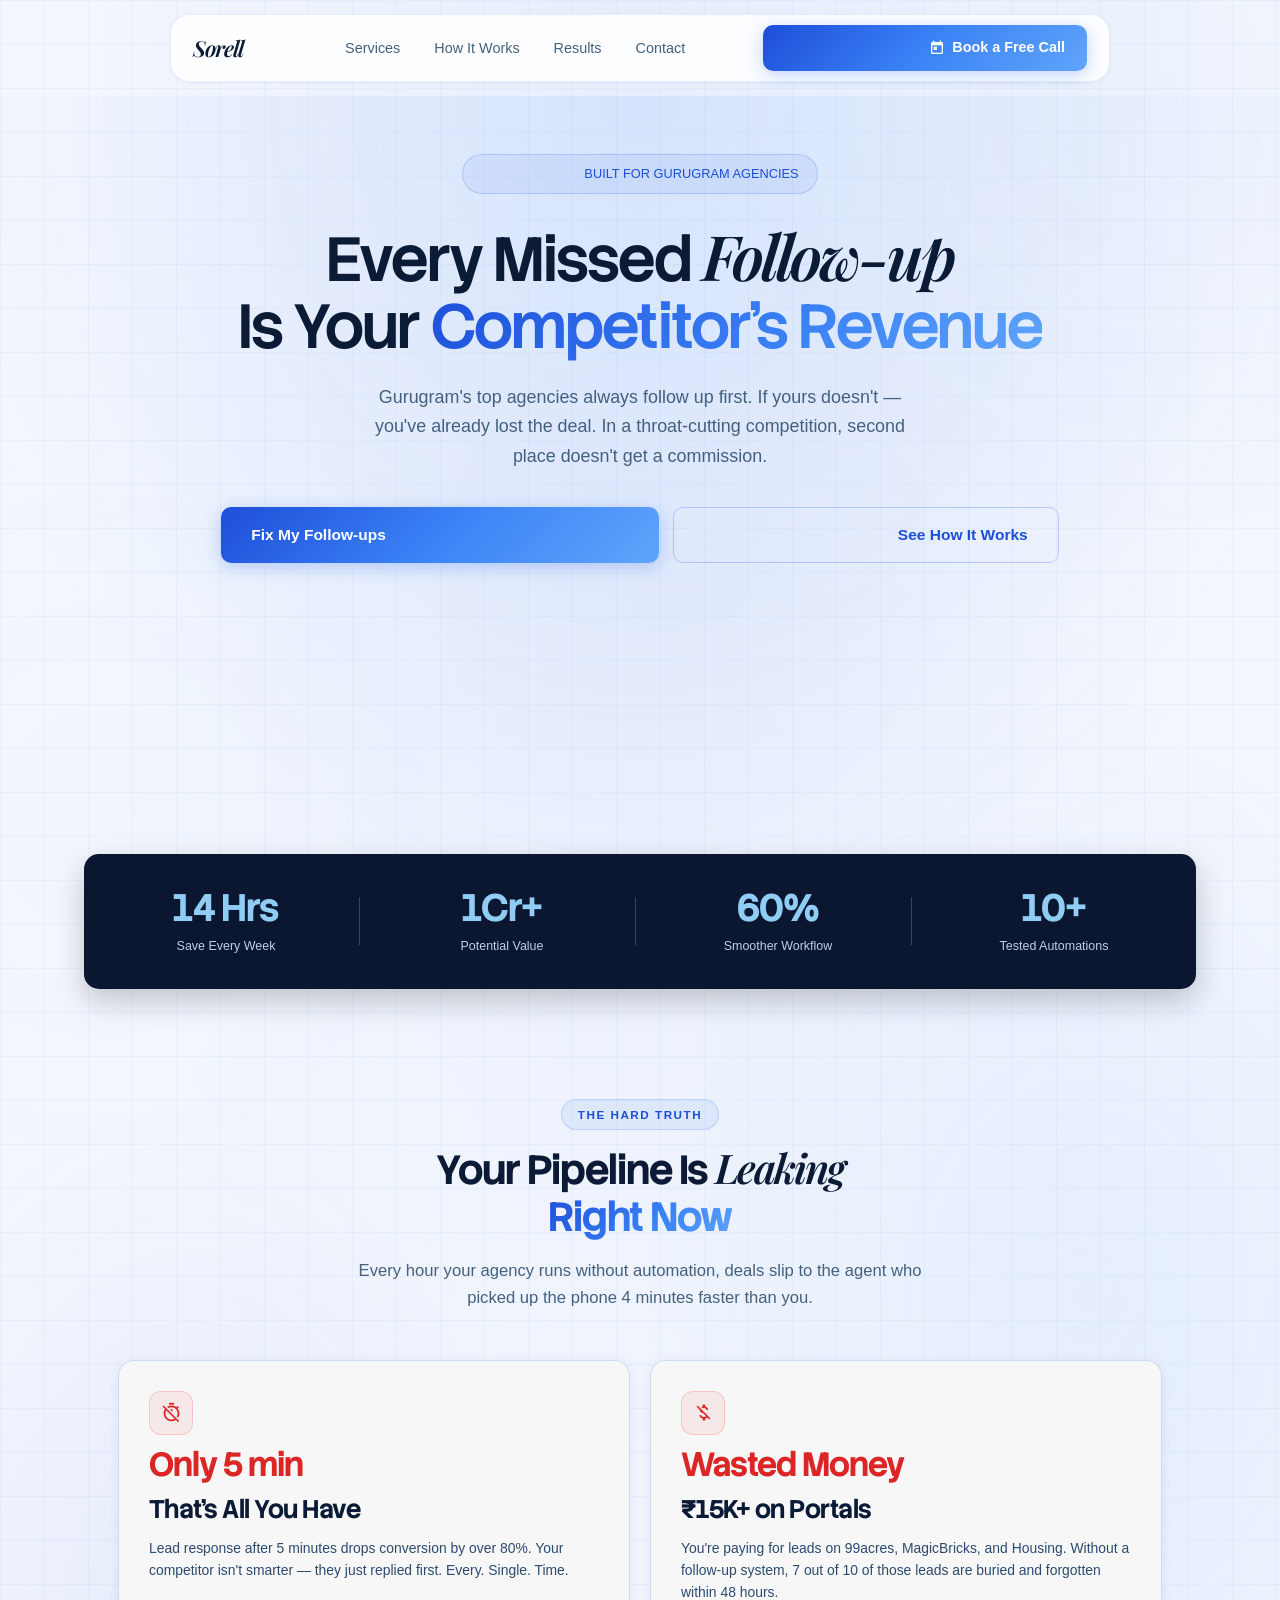
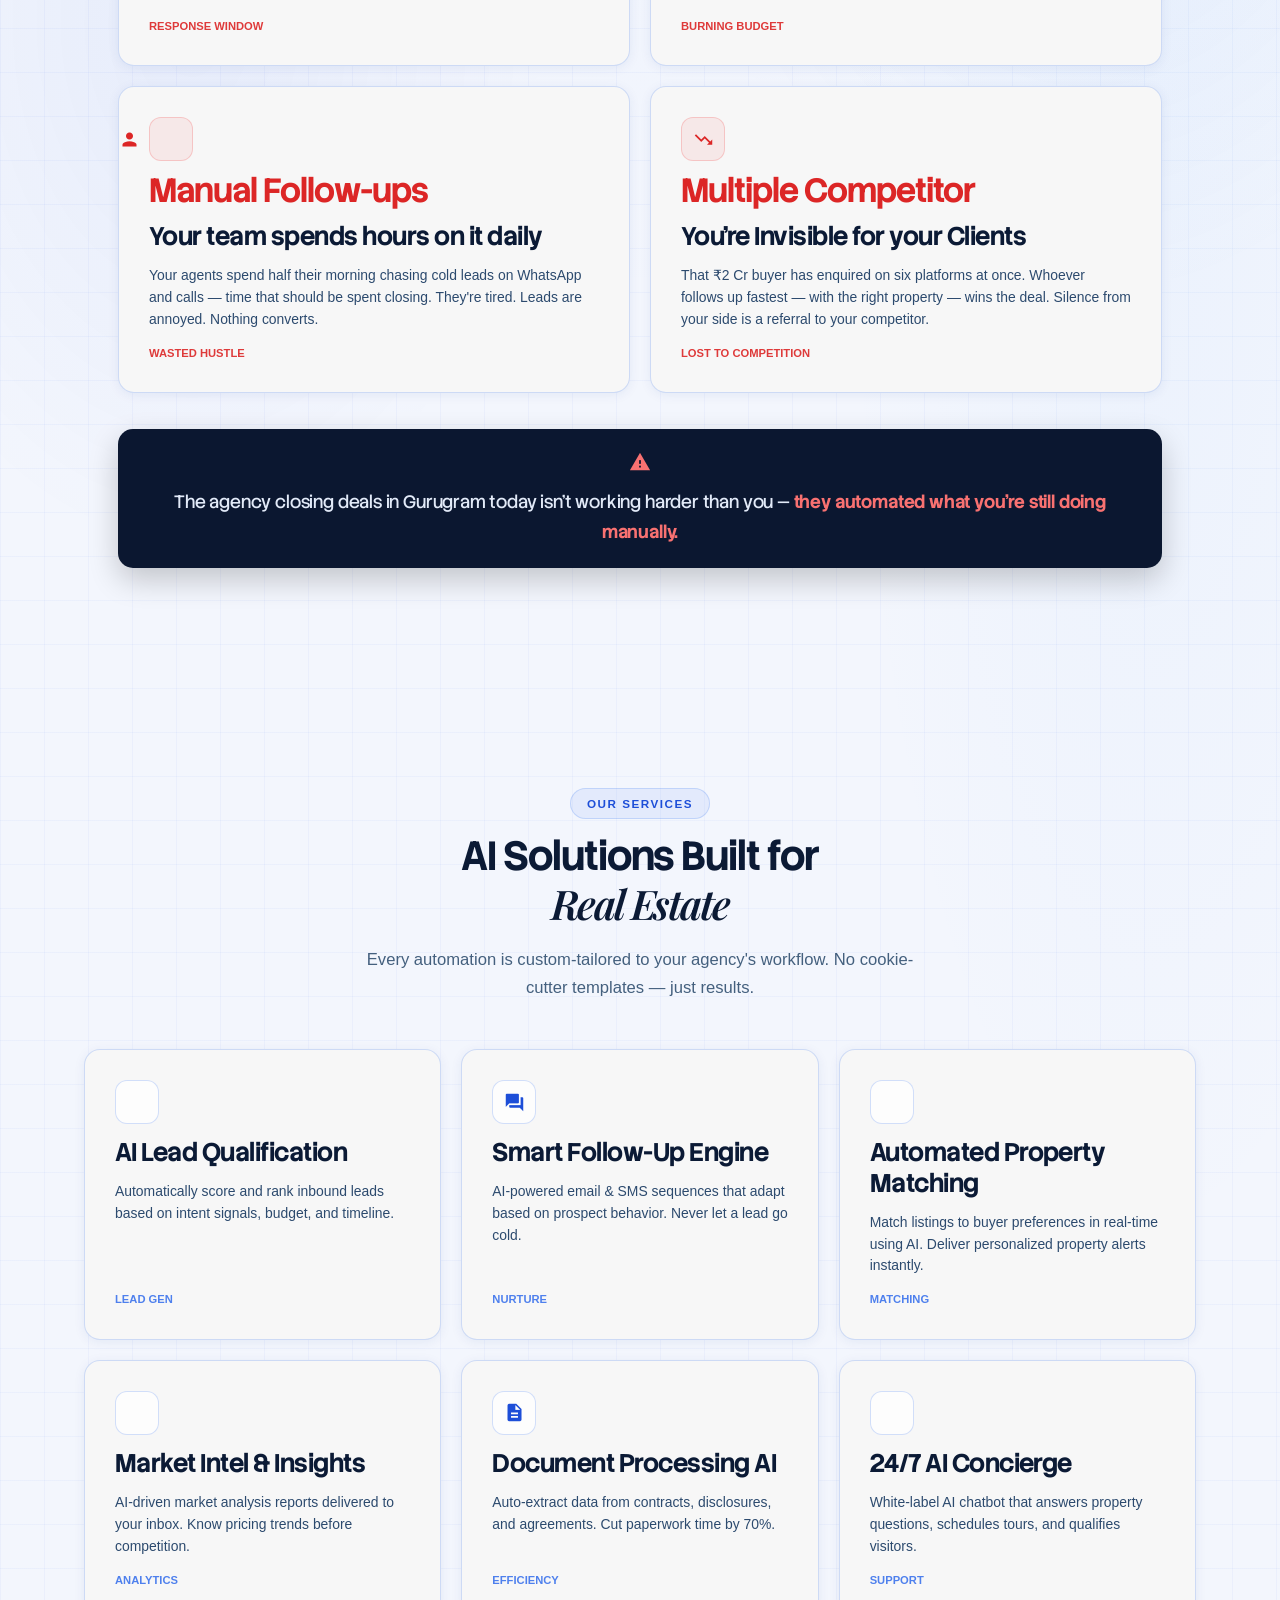
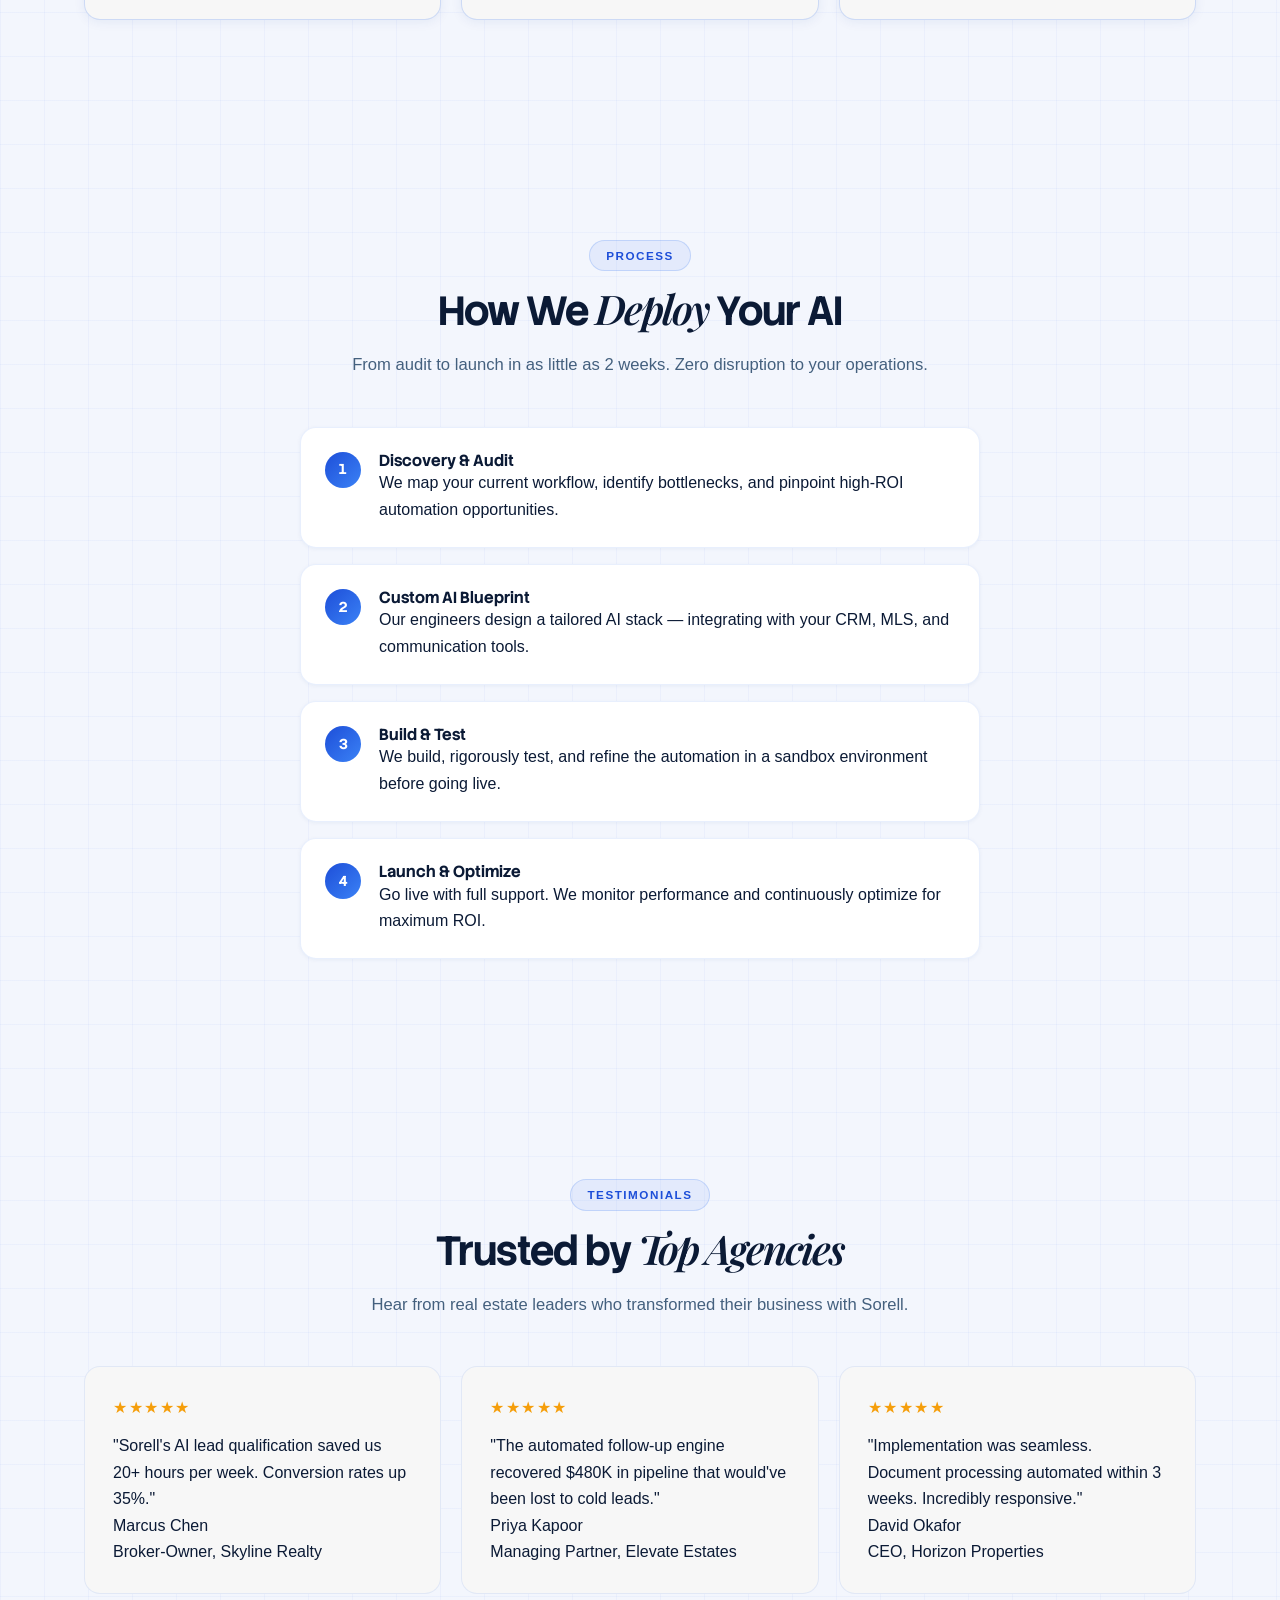
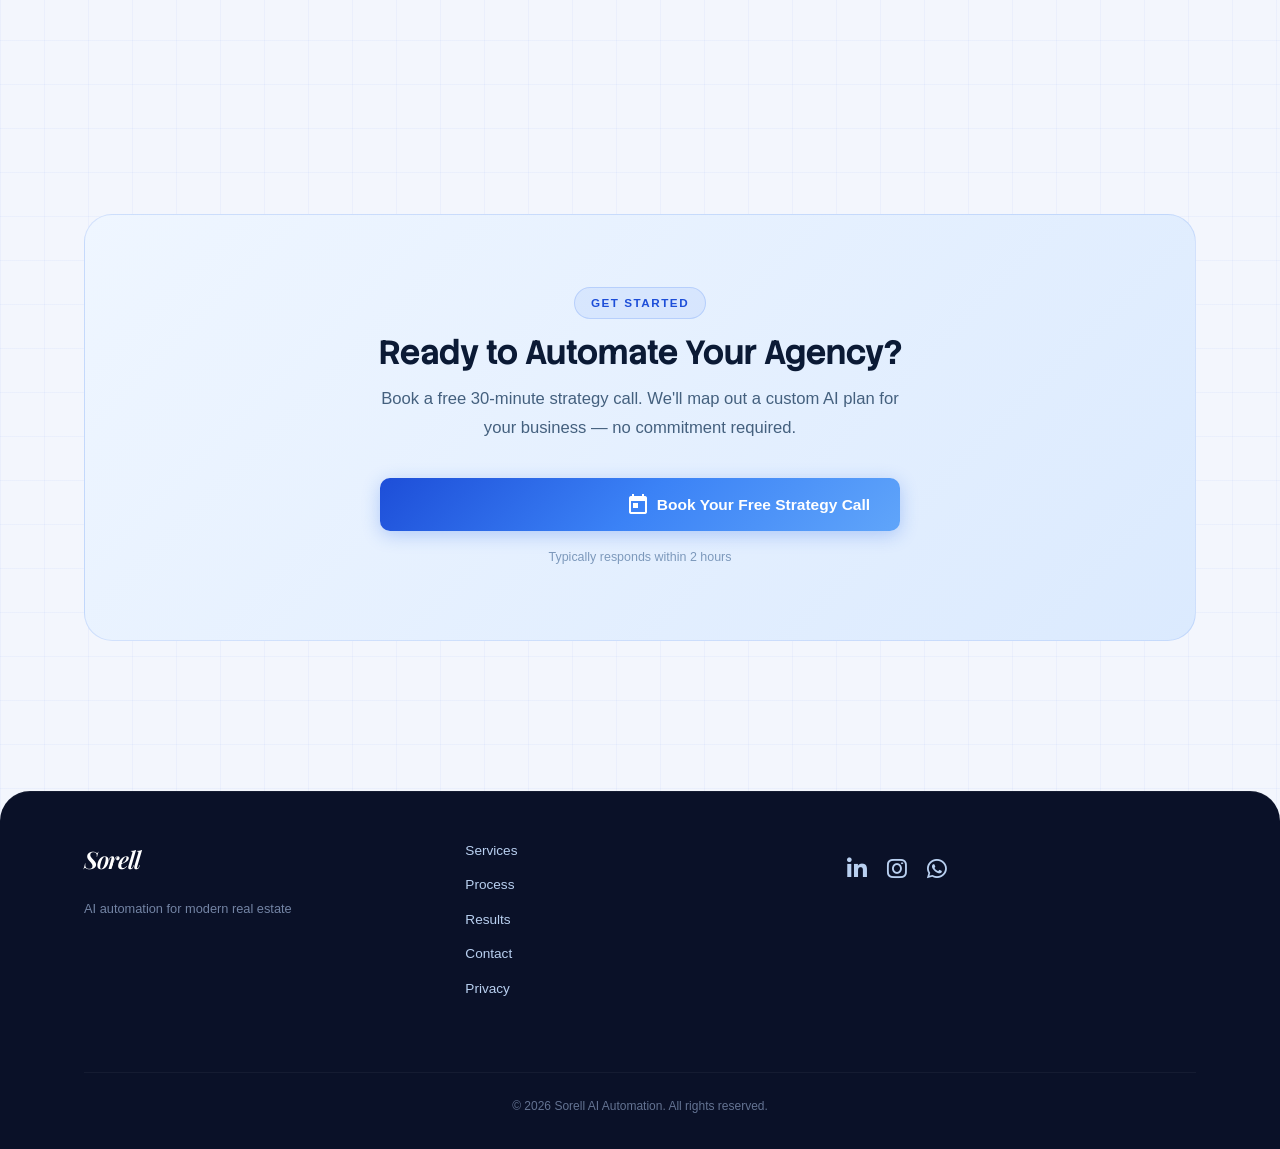
==== commit b81eaff1: "Update index.html" ====
--- a/index.html
+++ b/index.html
@@ -181,7 +181,7 @@
         }
 
         /* Cards */
-        .card-glow-wrapper{background:#f3ffff!important;border-radius:16px;border:1px solid rgba(37,99,235,.20);box-shadow:0 2px 12px rgba(20,60,140,.07);transition:border-color .3s,box-shadow .3s}
+        .card-glow-wrapper{background:#f7f7f7!important;border-radius:16px;border:1px solid rgba(37,99,235,.20);box-shadow:0 2px 12px rgba(20,60,140,.07);transition:border-color .3s,box-shadow .3s}
         .card-inner{position:relative;z-index:2;padding:clamp(22px,3.5vw,30px);display:flex;flex-direction:column;gap:13px;height:100%}
         .card-icon{width:44px;height:44px;border-radius:12px;background:rgba(255,255,255,.7);border:1px solid rgba(37,99,235,.2);display:flex;align-items:center;justify-content:center}
         .card-icon .material-icons{font-size:21px;color:#1d4ed8}
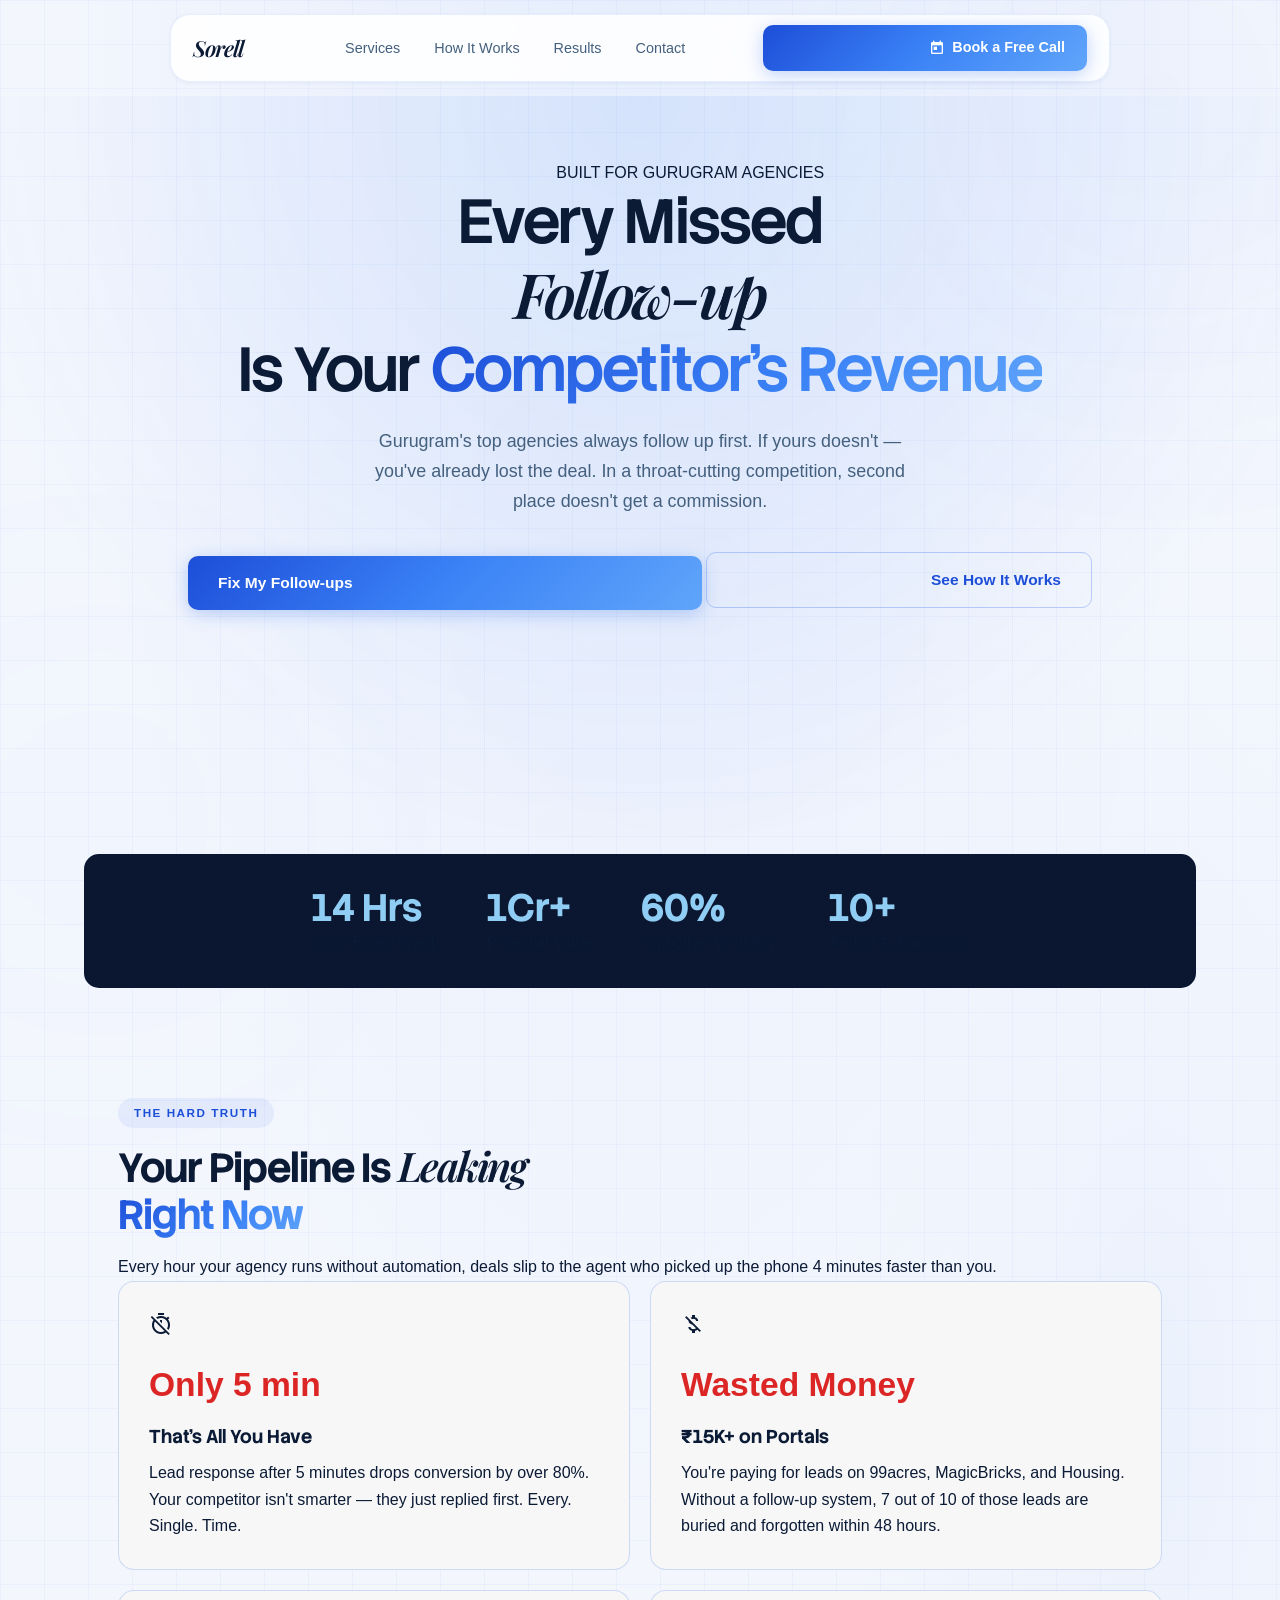
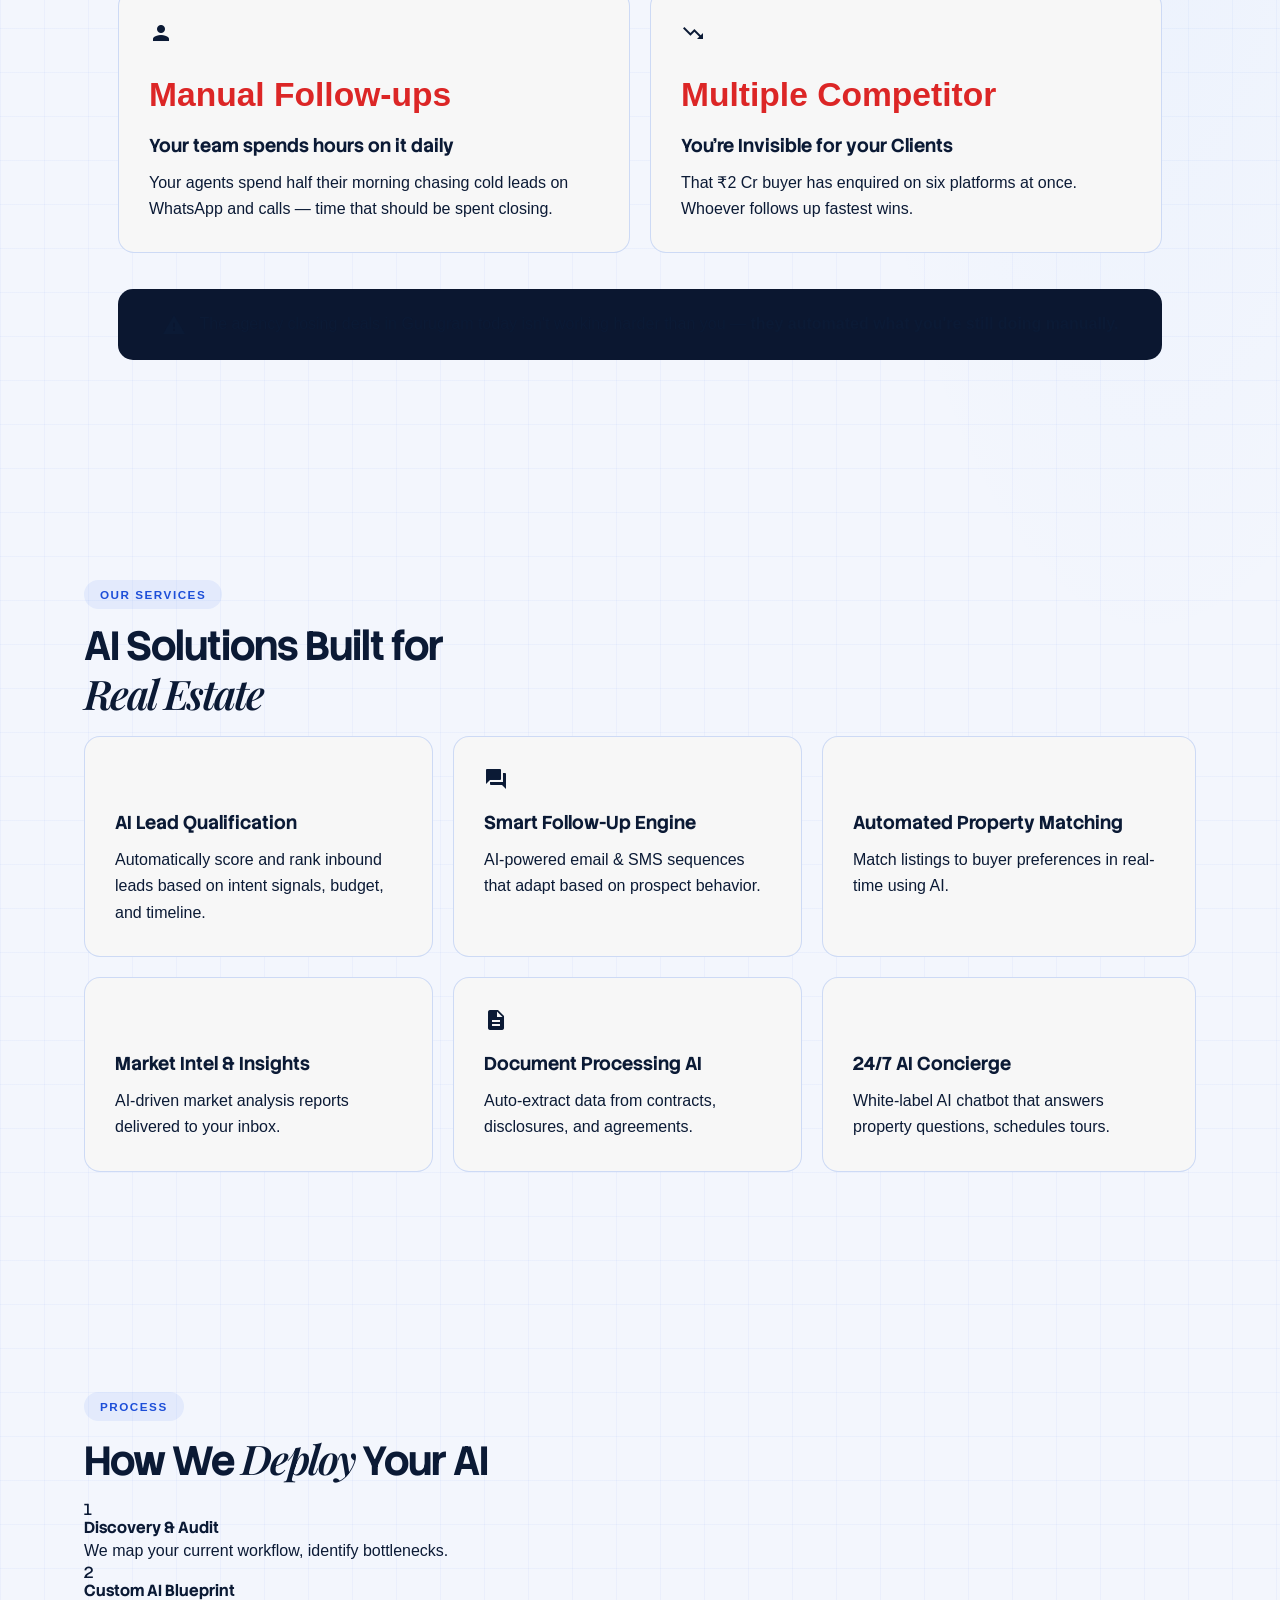
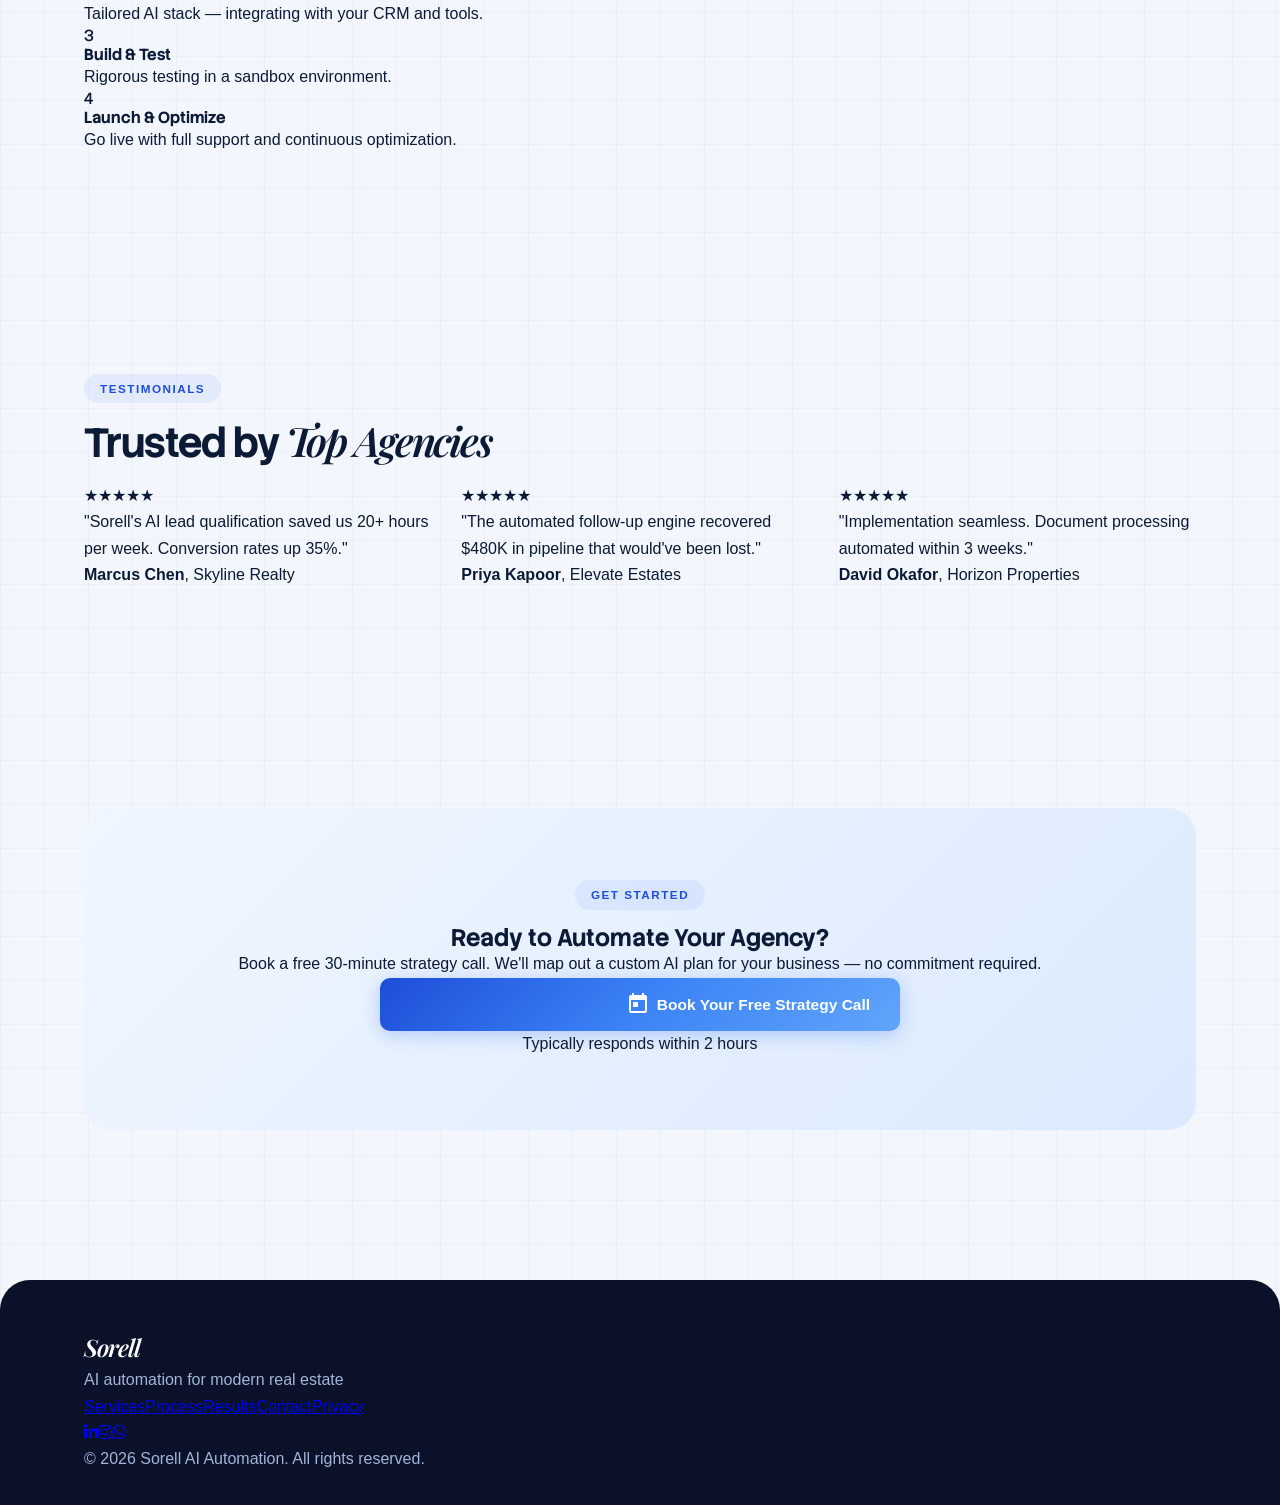
==== commit 1cc0b31d: "Update index.html" ====
--- a/index.html
+++ b/index.html
@@ -5,20 +5,60 @@
     <meta name="viewport" content="width=device-width, initial-scale=1.0, viewport-fit=cover">
     <title>Sorell — AI Automation for Real Estate Agencies</title>
     <meta name="description" content="AI automation workflows for real estate agencies — capture leads, nurture prospects, and close deals faster.">
-
+    
+    <!-- Canonical -->
+    <link rel="canonical" href="https://sorell.in/" />
+
+    <!-- ========================================================== -->
+    <!-- CRITICAL FIX: Open Graph & Social Sharing Meta Tags       -->
+    <!-- ========================================================== -->
+    <!-- Open Graph / Facebook / WhatsApp / LinkedIn -->
+    <meta property="og:type"        content="website" />
+    <meta property="og:url"         content="https://sorell.in/" />
+    <meta property="og:title"       content="Sorell — AI Automation for Real Estate Agencies" />
+    <meta property="og:description" content="Gurugram's top agencies always follow up first. Sorell automates your lead follow-ups, nurturing, and workflows so you never lose a deal to a slow response." />
+    <!-- FIX: Ensure image URL is absolute, publicly accessible, and uses HTTPS with correct format -->
+    <meta property="og:image"       content="https://sorell.in/og-image.png" />
+    <!-- Add explicit image dimensions for better rendering on social platforms -->
+    <meta property="og:image:width"  content="1200" />
+    <meta property="og:image:height" content="630" />
+    <meta property="og:image:alt"    content="Sorell - AI Automation for Real Estate Agencies - close more deals, automate follow-ups" />
+    <meta property="og:locale"      content="en_IN" />
+    <meta property="og:site_name"   content="Sorell" />
+    <meta property="og:updated_time" content="2026-05-16T00:00:00+00:00" />
+    
+    <!-- Twitter Card (X) -->
+    <meta name="twitter:card"        content="summary_large_image" />
+    <meta name="twitter:title"       content="Sorell — AI Automation for Real Estate Agencies" />
+    <meta name="twitter:description" content="Automate follow-ups, nurture leads, and close more deals. Built for Gurugram real estate agencies." />
+    <meta name="twitter:image"       content="https://sorell.in/og-image.png" />
+    <meta name="twitter:image:alt"   content="Sorell AI Automation - transform your real estate agency" />
+    
+    <!-- Additional SEO & verification -->
+    <meta name="robots"   content="index, follow" />
+    <meta name="author"   content="Sorell" />
+    <meta name="keywords" content="AI automation real estate Gurugram, lead follow-up automation, real estate CRM automation, Sorell" />
+    
+    <!-- FALLBACK: If the primary OG image fails, provide a secondary high-quality image -->
+    <meta property="og:image:secure_url" content="https://sorell.in/og-image.png" />
+    
+    <!-- For WhatsApp link previews, sometimes they require a cache refresh. 
+         The image must be at least 300x200, but we use high-res 1200x630 -->
+    
+    <!-- ========================================================== -->
+    <!-- FAVICON and touch icons -->
     <link rel="icon" type="image/png" href="favicon%20(5).png">
     <link rel="apple-touch-icon" href="apple-touch-icon%20(2).png">
 
+    <!-- Fonts (optimized) -->
     <link rel="preconnect" href="https://fonts.googleapis.com">
     <link rel="preconnect" href="https://fonts.gstatic.com" crossorigin>
     <link href="https://fonts.googleapis.com/css2?family=DM+Sans:ital,opsz,wght@0,9..40,400;0,9..40,500;0,9..40,600;1,9..40,400&family=Google+Sans+Flex:ital,opsz,wght@0,17..18,400..700;1,17..18,400..700&family=Stack+Sans+Headline:wght@400;500;600;700&display=swap" rel="stylesheet">
-    <!-- Playfair Display for Logo + hero "Real Estate Agency" phrase -->
     <link href="https://fonts.googleapis.com/css2?family=Playfair+Display:ital,wght@0,400..900;1,400..900&display=swap" rel="stylesheet">
-
     <link href="https://fonts.googleapis.com/icon?family=Material+Icons" rel="stylesheet" media="print" onload="this.media='all'">
     <link rel="stylesheet" href="https://cdnjs.cloudflare.com/ajax/libs/font-awesome/6.0.0-beta3/css/all.min.css">
-    <noscript><link href="https://fonts.googleapis.com/icon?family=Material+Icons" rel="stylesheet"></noscript>
-
+    
+    <!-- GSAP for animations -->
     <script src="https://cdnjs.cloudflare.com/ajax/libs/gsap/3.12.5/gsap.min.js" defer></script>
 
     <style>
@@ -54,253 +94,55 @@
 
         .container{width:100%;max-width:1180px;margin:0 auto;padding:0 clamp(18px,4vw,34px);position:relative;z-index:1}
 
-        /* ── Header ── */
+        /* Header */
         .header{position:sticky;top:0;z-index:100;padding:14px clamp(18px,4vw,34px);pointer-events:none;background:transparent;isolation:isolate}
-
-        .header-inner{
-            display:flex;
-            align-items:center;
-            justify-content:space-between;
-            padding:10px 22px;
-            max-width:940px;
-            margin:0 auto;
-            background:rgba(255,255,255,.88);
-            backdrop-filter:blur(10px);
-            border:1px solid rgba(37,99,235,.10);
-            border-radius:20px;
-            box-shadow:0 1px 4px rgba(20,60,140,.06);
-            transition:box-shadow .3s,border-color .3s;
-            pointer-events:auto;
-        }
+        .header-inner{display:flex;align-items:center;justify-content:space-between;padding:10px 22px;max-width:940px;margin:0 auto;background:rgba(255,255,255,.88);backdrop-filter:blur(10px);border:1px solid rgba(37,99,235,.10);border-radius:20px;box-shadow:0 1px 4px rgba(20,60,140,.06);transition:box-shadow .3s,border-color .3s;pointer-events:auto}
         .header-inner.scrolled{box-shadow:0 4px 28px rgba(20,60,140,.10);border-color:rgba(37,99,235,.24)}
-
-        /* Logo — Playfair Display, pinned left */
-        .logo{
-            font-family:'Playfair Display',serif;
-            font-weight:600;
-            font-style:italic;
-            font-size:1.38rem;
-            letter-spacing:-0.045em;
-            color:#0b1a35;
-            text-decoration:none;
-            white-space:nowrap;
-            flex-shrink:0;
-            padding-right:28px;
-        }
+        .logo{font-family:'Playfair Display',serif;font-weight:600;font-style:italic;font-size:1.38rem;letter-spacing:-0.045em;color:#0b1a35;text-decoration:none;white-space:nowrap;flex-shrink:0;padding-right:28px}
         .footer-col .logo{color:#fff;font-size:1.5rem;padding-right:0}
-
-        /* Nav — takes flex space, centers its links */
         .header-inner nav[aria-label="Main navigation"]{flex:1;display:flex;justify-content:center}
-
         .nav-links{display:flex;align-items:center;gap:clamp(18px,3vw,34px);list-style:none}
         .nav-links a{color:#44607e;text-decoration:none;font-weight:500;font-size:.9rem;transition:color .2s}
         .nav-links a:hover{color:#1d4ed8}
-
-        /* Buttons */
-        .btn{
-            display:inline-flex;align-items:center;gap:7px;
-            padding:11px 22px;border-radius:10px;
-            font-family:'Google Sans Flex',sans-serif;font-weight:600;font-size:.9rem;
-            cursor:pointer;border:none;text-decoration:none;white-space:nowrap;
-            transition:all .28s cubic-bezier(.25,.46,.45,.94);
-            flex-shrink:0;
-        }
+        .btn{display:inline-flex;align-items:center;gap:7px;padding:11px 22px;border-radius:10px;font-family:'Google Sans Flex',sans-serif;font-weight:600;font-size:.9rem;cursor:pointer;border:none;text-decoration:none;white-space:nowrap;transition:all .28s cubic-bezier(.25,.46,.45,.94);flex-shrink:0}
         .btn-primary{background:linear-gradient(135deg,#1d4ed8,#3b82f6,#60a5fa);color:#fff;box-shadow:0 4px 18px rgba(37,99,235,.28)}
         .btn-primary:hover{box-shadow:0 8px 30px rgba(37,99,235,.40);transform:translateY(-2px)}
-
-        /* Outline btn — same lift + glow as primary, keeps its own color */
         .btn-outline{background:transparent;border:1.5px solid rgba(37,99,235,.28);color:#1d4ed8}
         .btn-outline:hover{border-color:#2563eb;background:rgba(37,99,235,.05);box-shadow:0 8px 30px rgba(37,99,235,.18);transform:translateY(-2px)}
-
         .btn-lg{padding:14px 30px;font-size:.97rem}
-
-        /* Nav CTA — only visible on desktop */
         .btn-nav-cta{flex-shrink:0;margin-left:4px}
-
-        /* Hamburger */
         .mobile-menu-btn{display:none;background:none;border:none;color:#0b1a35;cursor:pointer;padding:6px;border-radius:8px;flex-shrink:0}
-        .mobile-menu-btn .material-icons{font-size:26px;transition:transform .3s cubic-bezier(.34,1.56,.64,1)}
-        .mobile-menu-btn.open .material-icons{transform:rotate(90deg)}
-
-        /* Mobile pill */
-        .mobile-nav-pill{
-            position:fixed;top:66px;left:14px;right:14px;z-index:200;
-            background:rgba(255,255,255,.96);backdrop-filter:blur(28px);
-            border:1px solid rgba(37,99,235,.10);border-radius:22px;
-            padding:10px 12px 18px;display:flex;flex-direction:column;gap:2px;
-            opacity:0;pointer-events:none;
-            transform:scaleY(.88) translateY(-8px);transform-origin:top right;
-            box-shadow:0 24px 64px rgba(20,60,140,.14),inset 0 1px 0 rgba(255,255,255,.9);
-        }
+        .mobile-nav-pill{position:fixed;top:66px;left:14px;right:14px;z-index:200;background:rgba(255,255,255,.96);backdrop-filter:blur(28px);border:1px solid rgba(37,99,235,.10);border-radius:22px;padding:10px 12px 18px;display:flex;flex-direction:column;gap:2px;opacity:0;pointer-events:none;transform:scaleY(.88) translateY(-8px);transform-origin:top right;box-shadow:0 24px 64px rgba(20,60,140,.14)}
         .mobile-nav-pill.open{pointer-events:auto}
-        .mobile-nav-pill::before{content:'';position:absolute;top:0;left:12%;right:12%;height:1px;background:linear-gradient(90deg,transparent,rgba(37,99,235,.5) 40%,rgba(96,165,250,.8) 50%,rgba(37,99,235,.5) 60%,transparent)}
-        .mobile-nav-link{color:#44607e;text-decoration:none;font-size:1rem;font-weight:500;padding:11px 18px;border-radius:12px;display:block;transition:color .18s,background .18s}
-        .mobile-nav-link:hover{color:#1d4ed8;background:rgba(37,99,235,.06)}
-        .mobile-nav-divider{height:1px;background:rgba(37,99,235,.10);margin:2px 18px}
-        .mobile-nav-pill .btn-primary{margin:10px 8px 4px;justify-content:center}
-
-        /* ── Breakpoints ── */
+        .mobile-nav-link{color:#44607e;text-decoration:none;font-size:1rem;font-weight:500;padding:11px 18px;border-radius:12px;display:block}
         @media(max-width:768px){
-            /* Hide desktop nav AND the nav CTA — hamburger pill has its own CTA */
             .nav-links,.btn-nav-cta,.header-inner nav[aria-label="Main navigation"]{display:none}
             .mobile-menu-btn{display:flex}
-            .header{padding:10px}
-            .header-inner{justify-content:space-between;padding:9px 18px;width:100%;max-width:100%}
-            .logo{font-size:1.22rem;padding-right:0}
+            .header-inner{justify-content:space-between}
         }
-
-        /* Sections */
         .section{padding:clamp(70px,10vw,110px) 0}
-        .section-label{display:inline-block;font-size:.73rem;font-weight:600;letter-spacing:.13em;text-transform:uppercase;color:#1d4ed8;margin-bottom:14px;background:rgba(37,99,235,.08);padding:5px 16px;border-radius:50px;border:1px solid rgba(37,99,235,.18)}
+        .section-label{display:inline-block;font-size:.73rem;font-weight:600;letter-spacing:.13em;text-transform:uppercase;color:#1d4ed8;margin-bottom:14px;background:rgba(37,99,235,.08);padding:5px 16px;border-radius:50px}
         .section-title{font-size:clamp(2rem,4.5vw,2.55rem);letter-spacing:-.025em;margin-bottom:16px;color:#0b1a35}
-        .section-subtitle{font-size:clamp(.93rem,2vw,1.04rem);color:#44607e;max-width:580px;margin:0 auto 48px}
-        .text-center{text-align:center}
-        .mx-auto{margin-left:auto;margin-right:auto}
-
-        /* Hero */
-        .hero{background:radial-gradient(ellipse 80% 55% at 50% 0%,rgba(59,130,246,.10) 0%,transparent 70%),radial-gradient(ellipse 50% 40% at 85% 55%,rgba(96,165,250,.07) 0%,transparent 70%),radial-gradient(ellipse 40% 35% at 15% 70%,rgba(29,78,216,.06) 0%,transparent 70%);position:relative;z-index:1}
+        .hero{background:radial-gradient(ellipse 80% 55% at 50% 0%,rgba(59,130,246,.10) 0%,transparent 70%);position:relative}
         .hero-main{min-height:82dvh;display:flex;flex-direction:column;justify-content:flex-start;align-items:center;text-align:center;padding:58px 0 44px}
-        .hero-badge{display:inline-flex;align-items:center;gap:7px;background:rgba(37,99,235,.08);border:1px solid rgba(37,99,235,.20);border-radius:50px;padding:7px 18px;font-size:.8rem;font-weight:500;color:#1d4ed8;margin-bottom:28px}
-        .hero-title{font-family:'Stack Sans Headline','Google Sans Flex',sans-serif;font-size:clamp(2.6rem,7vw,3.9rem);font-weight:550;letter-spacing:-.03em;line-height:1.08;margin-bottom:22px;color:#0b1a35}
-        .mobile-br{display:none}
-        @media(max-width:640px){.mobile-br{display:block}}
+        .hero-title{font-family:'Stack Sans Headline','Google Sans Flex',sans-serif;font-size:clamp(2.6rem,7vw,3.9rem);font-weight:550;letter-spacing:-.03em;margin-bottom:22px}
         .hero-desc{font-size:clamp(1rem,2vw,1.12rem);color:#44607e;max-width:530px;margin:0 auto 36px}
-        .hero-buttons{display:flex;flex-wrap:wrap;gap:14px;justify-content:center}
-
-        /* Stats */
-        .hero-stats{display:flex;flex-wrap:wrap;gap:clamp(20px,4vw,48px);justify-content:center;padding:32px 28px;margin-top:20px;background:#0b1730;border-radius:15px;box-shadow:0 12px 30px rgba(0,0,0,.2);backdrop-filter:blur(2px)}
-        .hero-stat{flex:1;min-width:100px;text-align:center;position:relative;padding:0 16px}
-        .hero-stat:not(:last-child)::after{content:'';position:absolute;right:-20px;top:50%;transform:translateY(-50%);width:1px;height:48px;background:rgba(255,255,255,.2)}
-        .hero-stat-value{font-size:clamp(1.8rem,3.5vw,2.4rem);font-weight:700;color:#90cdf4;letter-spacing:-.02em}
-        .hero-stat-label{font-size:.78rem;color:#b9d0f0;margin-top:6px;font-weight:500}
-        @media(max-width:640px){
-            .hero-stats{flex-direction:column;align-items:stretch;gap:16px;padding:28px 20px}
-            .hero-stat:not(:last-child)::after{display:none}
-            .hero-stat{border-bottom:1px solid rgba(255,255,255,.12);padding-bottom:12px}
-            .hero-stat:last-child{border-bottom:none}
-        }
-
-        /* Cards */
-        .card-glow-wrapper{background:#f7f7f7!important;border-radius:16px;border:1px solid rgba(37,99,235,.20);box-shadow:0 2px 12px rgba(20,60,140,.07);transition:border-color .3s,box-shadow .3s}
-        .card-inner{position:relative;z-index:2;padding:clamp(22px,3.5vw,30px);display:flex;flex-direction:column;gap:13px;height:100%}
-        .card-icon{width:44px;height:44px;border-radius:12px;background:rgba(255,255,255,.7);border:1px solid rgba(37,99,235,.2);display:flex;align-items:center;justify-content:center}
-        .card-icon .material-icons{font-size:21px;color:#1d4ed8}
-        .card-title{font-size:clamp(1.3rem,2.5vw,1.6rem);font-weight:700;color:#0b1a35;letter-spacing:-.02em;line-height:1.2}
-        .card-desc{font-size:.87rem;color:#2c4a6e;line-height:1.58;flex-grow:1}
-        .card-tag{font-size:.70rem;font-weight:600;color:#2563eb;text-transform:uppercase;opacity:.8}
-        .services-grid{display:grid;gap:clamp(14px,2.5vw,20px);grid-template-columns:1fr;perspective:1000px}
-        @media(min-width:600px){.services-grid{grid-template-columns:repeat(2,1fr)}}
-        @media(min-width:960px){.services-grid{grid-template-columns:repeat(3,1fr)}}
-
-        /* Steps */
-        .steps-list{max-width:680px;margin:0 auto;display:flex;flex-direction:column;gap:16px}
-        .step-item{display:flex;gap:18px;background:#fff;border-radius:16px;padding:clamp(18px,3vw,24px);border:1px solid rgba(37,99,235,.10);box-shadow:0 1px 4px rgba(20,60,140,.06);position:relative}
-        .step-number{width:36px;height:36px;border-radius:50%;background:linear-gradient(135deg,#1d4ed8,#3b82f6);display:flex;align-items:center;justify-content:center;font-weight:700;font-size:.9rem;color:#fff;flex-shrink:0}
-
-        /* Testimonials */
-        .testimonials-grid{display:grid;gap:20px;grid-template-columns:1fr;perspective:1000px}
-        @media(min-width:700px){.testimonials-grid{grid-template-columns:repeat(2,1fr)}}
-        @media(min-width:1000px){.testimonials-grid{grid-template-columns:repeat(3,1fr)}}
-        .testimonial-card{background:#f7f7f7;border-radius:16px;padding:clamp(22px,3.5vw,28px);border:1px solid rgba(37,99,235,.10);transition:all .2s}
-        .testimonial-stars{color:#f59e0b;letter-spacing:1.5px;margin-bottom:12px}
-
-        /* CTA section */
-        .cta-section{text-align:center;background:linear-gradient(135deg,#eff6ff 0%,#dbeafe 100%);border-radius:28px;padding:clamp(44px,7vw,72px) clamp(22px,5vw,52px);border:1px solid rgba(37,99,235,.14)}
-        .cta-title{font-size:clamp(1.6rem,3.8vw,2.1rem);margin-bottom:14px}
-        /* Gap between description and button */
-        .cta-desc{color:#44607e;font-size:clamp(.93rem,2vw,1.04rem);max-width:520px;margin:0 auto 36px;line-height:1.7}
-        .cta-footnote{margin-top:16px;font-size:.78rem;color:#6b8ab0;opacity:.85}
-
-        @media(max-width:520px){.cta-section .btn{width:100%;max-width:100%;justify-content:center}}
-
-        /* Footer */
-        .footer{background:#0a1128;color:#a0b5d9;border-radius:30px 30px 0px 0px;padding:48px 0 32px;border-top:1px solid rgba(255,255,255,.05);margin-top:40px}
-        .footer-inner{display:flex;flex-wrap:wrap;justify-content:space-between;align-items:flex-start;gap:32px}
-        .footer-col{flex:1;min-width:160px}
-        .footer-col .logo{color:white;font-size:1.5rem;display:inline-block;margin-bottom:12px;padding-right:0}
-        .footer-tagline{font-size:.8rem;opacity:.7;margin-top:6px}
-        .footer-links{display:flex;flex-direction:column;gap:12px}
-        .footer-links a,.footer-social a{color:#b9d0f0;text-decoration:none;font-size:.85rem;transition:color .2s}
-        .footer-links a:hover,.footer-social a:hover{color:#3b82f6}
-        .footer-social{display:flex;gap:20px;margin-top:12px}
-        .footer-social a{font-size:1.4rem}
-        .footer-copyright{width:100%;text-align:center;margin-top:40px;padding-top:24px;border-top:1px solid rgba(255,255,255,.08);font-size:.75rem;opacity:.6}
-        @media(max-width:768px){.footer-inner{flex-direction:column;text-align:center;align-items:center}.footer-social{justify-content:center}}
-
-        /* Reveals */
+        .hero-stats{display:flex;flex-wrap:wrap;gap:clamp(20px,4vw,48px);justify-content:center;padding:32px 28px;margin-top:20px;background:#0b1730;border-radius:15px}
+        .hero-stat-value{font-size:clamp(1.8rem,3.5vw,2.4rem);font-weight:700;color:#90cdf4}
+        .services-grid{display:grid;gap:20px;grid-template-columns:1fr}@media(min-width:600px){.services-grid{grid-template-columns:repeat(2,1fr)}}@media(min-width:960px){.services-grid{grid-template-columns:repeat(3,1fr)}}
+        .card-glow-wrapper{background:#f7f7f7;border-radius:16px;border:1px solid rgba(37,99,235,.20);transition:all .2s}
+        .card-inner{padding:clamp(22px,3.5vw,30px);display:flex;flex-direction:column;gap:13px;height:100%}
+        .testimonials-grid{display:grid;gap:20px;grid-template-columns:1fr}@media(min-width:700px){.testimonials-grid{grid-template-columns:repeat(2,1fr)}}@media(min-width:1000px){.testimonials-grid{grid-template-columns:repeat(3,1fr)}}
+        .cta-section{text-align:center;background:linear-gradient(135deg,#eff6ff 0%,#dbeafe 100%);border-radius:28px;padding:clamp(44px,7vw,72px) clamp(22px,5vw,52px)}
+        .footer{background:#0a1128;color:#a0b5d9;border-radius:30px 30px 0px 0px;padding:48px 0 32px;margin-top:40px}
         .reveal{opacity:0;transform:translateY(28px);transition:opacity .7s ease,transform .7s cubic-bezier(.22,.61,.36,1)}
         .reveal.visible{opacity:1;transform:translateY(0)}
-        .reveal-delay-1{transition-delay:.07s}
-        .reveal-delay-2{transition-delay:.14s}
-        .reveal-delay-3{transition-delay:.21s}
-        .reveal-delay-4{transition-delay:.28s}
-        .reveal-delay-5{transition-delay:.35s}
-        .reveal-delay-6{transition-delay:.42s}
-
         .highlight{background:linear-gradient(135deg,#1d4ed8,#3b82f6 60%,#60a5fa);-webkit-background-clip:text;background-clip:text;color:transparent}
-
-        /* Hero "Real Estate Agency" — Playfair Display italic, tight tracking */
-        .hero-highlight-agency{
-            font-family:'Playfair Display',serif;
-            font-weight:600;
-            font-style:italic;
-            letter-spacing:-0.05em;
-            display:inline;
-        }
-
-        /* Outward arrow on "Start Automating Today" CTA */
-        .btn-primary .arrow-icon{
-            display:inline-flex;
-            align-items:center;
-            justify-content:center;
-            font-size:1.1rem;
-            margin-left:2px;
-            vertical-align:middle;
-            transition:transform 0.28s cubic-bezier(0.2,0.9,0.4,1.2),opacity 0.28s ease;
-            will-change:transform;
-        }
-        .btn-primary:hover .arrow-icon{
-            transform:translate(5px,-5px);
-            opacity:0.85;
-        }
-        /* ── Pain / Agitation Section ── */
-.pain-grid{display:grid;gap:clamp(14px,2.5vw,20px);grid-template-columns:1fr}
-@media(min-width:600px){.pain-grid{grid-template-columns:repeat(2,1fr)}}
-
-.card-icon--pain{background:rgba(239,68,68,.08);border-color:rgba(239,68,68,.22)}
-.card-icon--pain .material-icons{color:#dc2626}
-
-.pain-card-number{
-    font-family:'Stack Sans Headline','Google Sans Flex',sans-serif;
-    font-size:clamp(1.7rem,3.5vw,2.1rem);
-    font-weight:700;
-    color:#dc2626;
-    letter-spacing:-.03em;
-    line-height:1;
-}
-
-/* Reality bar — mirrors hero-stats dark strip */
-.pain-reality-bar{
-    display:flex;
-    align-items:center;
-    justify-content:center;
-    gap:14px;
-    margin-top:clamp(24px,4vw,36px);
-    padding:22px 28px;
-    background:#0b1730;
-    border-radius:15px;
-    box-shadow:0 12px 30px rgba(0,0,0,.2);
-    text-align:center;
-    flex-wrap:wrap;
-}
-.pain-reality-bar .material-icons{color:#f87171;font-size:22px;flex-shrink:0}
-.pain-reality-bar-text{
-    font-family:'Stack Sans Headline','Google Sans Flex',sans-serif;
-    font-size:clamp(.95rem,2.2vw,1.12rem);
-    color:#e2eaf8;
-    letter-spacing:-.01em;
-}
-.pain-reality-bar-text strong{color:#f87171}
+        .hero-highlight-agency{font-family:'Playfair Display',serif;font-weight:600;font-style:italic;letter-spacing:-0.05em}
+        .pain-grid{display:grid;gap:20px;grid-template-columns:1fr}@media(min-width:600px){.pain-grid{grid-template-columns:repeat(2,1fr)}}
+        .pain-card-number{font-size:clamp(1.7rem,3.5vw,2.1rem);font-weight:700;color:#dc2626}
+        .pain-reality-bar{display:flex;align-items:center;justify-content:center;gap:14px;margin-top:36px;padding:22px 28px;background:#0b1730;border-radius:15px;flex-wrap:wrap}
+        @media(max-width:640px){.hero-stats{flex-direction:column}}
     </style>
 </head>
 <body>
@@ -309,18 +151,9 @@
 <div class="bg-orb bg-orb--2" aria-hidden="true"></div>
 <div class="bg-orb bg-orb--3" aria-hidden="true"></div>
 
-<!--
-    HEADER LAYOUT
-    Desktop : [Sorell ←gap→]  [Services · How It Works · Results · Contact]  [Book a Free Call]
-    Mobile  : [Sorell]                                                          [☰]
--->
 <header class="header" id="header">
     <div class="header-inner">
-
-        <!-- Logo — always left-pinned -->
         <a href="#" class="logo" aria-label="Sorell Home">Sorell</a>
-
-        <!-- Nav — flex:1 so it centres between logo and CTA (hidden on mobile) -->
         <nav aria-label="Main navigation">
             <ul class="nav-links">
                 <li><a href="#services">Services</a></li>
@@ -329,39 +162,32 @@
                 <li><a href="#cta">Contact</a></li>
             </ul>
         </nav>
-
-        <!-- CTA button — desktop only, hidden ≤768px -->
         <a href="https://wa.me/917876748412?text=I%20want%20to%20know%20how%20can%20I%20scale%20my%20Agency%21"
            target="_blank" rel="noopener noreferrer"
            class="btn btn-primary btn-nav-cta">
             <span class="material-icons" style="font-size:16px;">calendar_today</span>
             Book a Free Call
         </a>
-
-        <!-- Hamburger — mobile only -->
         <button class="mobile-menu-btn" id="mobileMenuBtn" aria-label="Open menu" aria-expanded="false">
             <span class="material-icons" id="menuIcon">menu</span>
         </button>
-
     </div>
 </header>
 
-<!-- Mobile nav pill — the only CTA on mobile lives here -->
 <nav class="mobile-nav-pill" id="mobileNavPill" aria-hidden="true">
-    <a href="#services"     class="mobile-nav-link">Services</a>
+    <a href="#services" class="mobile-nav-link">Services</a>
     <div class="mobile-nav-divider"></div>
     <a href="#how-it-works" class="mobile-nav-link">How It Works</a>
     <div class="mobile-nav-divider"></div>
     <a href="#testimonials" class="mobile-nav-link">Results</a>
     <div class="mobile-nav-divider"></div>
-    <a href="#cta"          class="mobile-nav-link">Contact</a>
+    <a href="#cta" class="mobile-nav-link">Contact</a>
     <a href="https://wa.me/917876748412?text=I%20want%20to%20know%20how%20can%20I%20scale%20my%20Agency%21"
        target="_blank" rel="noopener noreferrer"
        class="btn btn-primary btn-lg">Book a Call</a>
 </nav>
 
 <main>
-    <!-- Hero -->
     <section class="hero" id="hero">
         <div class="container">
             <div class="hero-main">
@@ -369,15 +195,8 @@
                 <h1 class="hero-title reveal reveal-delay-1">Every Missed<br class="mobile-br"> <span class="hero-highlight-agency">Follow-up</span><br>Is Your <span class="highlight">Competitor's Revenue</span></h1>
                 <p class="hero-desc reveal reveal-delay-2">Gurugram's top agencies always follow up first. If yours doesn't — you've already lost the deal. In a throat-cutting competition, second place doesn't get a commission.</p>
                 <div class="hero-buttons reveal reveal-delay-3">
-                    <a href="https://wa.me/917876748412?text=I%20want%20to%20know%20how%20can%20I%20scale%20my%20Agency%21"
-                       target="_blank" rel="noopener noreferrer" class="btn btn-primary btn-lg">
-                        Fix My Follow-ups
-                        <span class="material-icons arrow-icon">arrow_outward</span>
-                    </a>
-                    <!-- Same hover lift/glow as primary, outline styling preserved -->
-                    <a href="#how-it-works" class="btn btn-outline btn-lg">
-                        <span class="material-icons" style="font-size:17px;">play_circle</span> See How It Works
-                    </a>
+                    <a href="https://wa.me/917876748412?text=I%20want%20to%20know%20how%20can%20I%20scale%20my%20Agency%21" target="_blank" rel="noopener noreferrer" class="btn btn-primary btn-lg">Fix My Follow-ups <span class="material-icons arrow-icon">arrow_outward</span></a>
+                    <a href="#how-it-works" class="btn btn-outline btn-lg"><span class="material-icons" style="font-size:17px;">play_circle</span> See How It Works</a>
                 </div>
             </div>
             <div class="hero-stats reveal">
@@ -386,222 +205,73 @@
                 <div class="hero-stat"><div class="hero-stat-value">60%</div><div class="hero-stat-label">Smoother Workflow</div></div>
                 <div class="hero-stat"><div class="hero-stat-value">10+</div><div class="hero-stat-label">Tested Automations</div></div>
             </div>
-            <!-- Pain / Agitation -->
-<section class="section" id="pain">
-    <div class="container">
-        <div class="text-center reveal">
-            <span class="section-label">The Hard Truth</span>
-            <h2 class="section-title">Your Pipeline Is <span class="hero-highlight-agency">Leaking</span><br><span class="highlight">Right Now</span></h2>
-            <p class="section-subtitle mx-auto">Every hour your agency runs without automation, deals slip to the agent who picked up the phone 4 minutes faster than you.</p>
-        </div>
-
-        <div class="pain-grid">
-            <div class="card-glow-wrapper reveal reveal-delay-1">
-                <div class="card-inner">
-                    <div class="card-icon card-icon--pain"><span class="material-icons">timer_off</span></div>
-                    <div class="pain-card-number">Only 5 min</div>
-                    <h3 class="card-title">That's All You Have</h3>
-                    <p class="card-desc">Lead response after 5 minutes drops conversion by over 80%. Your competitor isn't smarter — they just replied first. Every. Single. Time.</p>
-                    <span class="card-tag" style="color:#dc2626;opacity:.9">Response Window</span>
+            
+            <!-- Pain / Agitation Section (previously missing closing container) -->
+            <section class="section" id="pain">
+                <div class="container">
+                    <div class="text-center reveal">
+                        <span class="section-label">The Hard Truth</span>
+                        <h2 class="section-title">Your Pipeline Is <span class="hero-highlight-agency">Leaking</span><br><span class="highlight">Right Now</span></h2>
+                        <p class="section-subtitle mx-auto">Every hour your agency runs without automation, deals slip to the agent who picked up the phone 4 minutes faster than you.</p>
+                    </div>
+                    <div class="pain-grid">
+                        <div class="card-glow-wrapper reveal reveal-delay-1"><div class="card-inner"><div class="card-icon card-icon--pain"><span class="material-icons">timer_off</span></div><div class="pain-card-number">Only 5 min</div><h3 class="card-title">That's All You Have</h3><p class="card-desc">Lead response after 5 minutes drops conversion by over 80%. Your competitor isn't smarter — they just replied first. Every. Single. Time.</p></div></div>
+                        <div class="card-glow-wrapper reveal reveal-delay-2"><div class="card-inner"><div class="card-icon card-icon--pain"><span class="material-icons">money_off</span></div><div class="pain-card-number">Wasted Money</div><h3 class="card-title">₹15K+ on Portals</h3><p class="card-desc">You're paying for leads on 99acres, MagicBricks, and Housing. Without a follow-up system, 7 out of 10 of those leads are buried and forgotten within 48 hours.</p></div></div>
+                        <div class="card-glow-wrapper reveal reveal-delay-3"><div class="card-inner"><div class="card-icon card-icon--pain"><span class="material-icons">person_off</span></div><div class="pain-card-number">Manual Follow-ups</div><h3 class="card-title">Your team spends hours on it daily</h3><p class="card-desc">Your agents spend half their morning chasing cold leads on WhatsApp and calls — time that should be spent closing.</p></div></div>
+                        <div class="card-glow-wrapper reveal reveal-delay-4"><div class="card-inner"><div class="card-icon card-icon--pain"><span class="material-icons">trending_down</span></div><div class="pain-card-number">Multiple Competitor</div><h3 class="card-title">You're Invisible for your Clients</h3><p class="card-desc">That ₹2 Cr buyer has enquired on six platforms at once. Whoever follows up fastest wins.</p></div></div>
+                    </div>
+                    <div class="pain-reality-bar reveal"><span class="material-icons">warning</span><p class="pain-reality-bar-text">The agency closing deals in Gurugram today isn't working harder than you — <strong>they automated what you're still doing manually.</strong></p></div>
                 </div>
-            </div>
-
-            <div class="card-glow-wrapper reveal reveal-delay-2">
-                <div class="card-inner">
-                    <div class="card-icon card-icon--pain"><span class="material-icons">money_off</span></div>
-                    <div class="pain-card-number">Wasted Money</div>
-                    <h3 class="card-title">₹15K+ on Portals</h3>
-                    <p class="card-desc">You're paying for leads on 99acres, MagicBricks, and Housing. Without a follow-up system, 7 out of 10 of those leads are buried and forgotten within 48 hours.</p>
-                    <span class="card-tag" style="color:#dc2626;opacity:.9">Burning Budget</span>
-                </div>
-            </div>
-
-            <div class="card-glow-wrapper reveal reveal-delay-3">
-                <div class="card-inner">
-                    <div class="card-icon card-icon--pain"><span class="material-icons">person_off</span></div>
-                    <div class="pain-card-number">Manual Follow-ups</div>
-                    <h3 class="card-title">Your team spends hours on it daily</h3>
-                    <p class="card-desc">Your agents spend half their morning chasing cold leads on WhatsApp and calls — time that should be spent closing. They're tired. Leads are annoyed. Nothing converts.</p>
-                    <span class="card-tag" style="color:#dc2626;opacity:.9">Wasted Hustle</span>
-                </div>
-            </div>
-
-            <div class="card-glow-wrapper reveal reveal-delay-4">
-                <div class="card-inner">
-                    <div class="card-icon card-icon--pain"><span class="material-icons">trending_down</span></div>
-                    <div class="pain-card-number">Multiple Competitor</div>
-                    <h3 class="card-title">You're Invisible for your Clients</h3>
-                    <p class="card-desc">That ₹2 Cr buyer has enquired on six platforms at once. Whoever follows up fastest — with the right property — wins the deal. Silence from your side is a referral to your competitor.</p>
-                    <span class="card-tag" style="color:#dc2626;opacity:.9">Lost to Competition</span>
-                </div>
-            </div>
-        </div>
-
-        <div class="pain-reality-bar reveal">
-            <span class="material-icons">warning</span>
-            <p class="pain-reality-bar-text">
-                The agency closing deals in Gurugram today isn't working harder than you —
-                <strong>they automated what you're still doing manually.</strong>
-            </p>
-        </div>
-    </div>
-</section>
+            </section>
         </div>
     </section>
 
-    <!-- Services -->
-    <section class="section" id="services">
-        <div class="container">
-            <div class="text-center reveal"><span class="section-label">Our Services</span><h2 class="section-title">AI Solutions Built for<br><span class="hero-highlight-agency">Real Estate</span></h2><p class="section-subtitle mx-auto">Every automation is custom-tailored to your agency's workflow. No cookie-cutter templates — just results.</p></div>
-            <div class="services-grid">
-                <div class="card-glow-wrapper reveal reveal-delay-1"><div class="card-inner"><div class="card-icon"><span class="material-icons">psychology</span></div><h3 class="card-title">AI Lead Qualification</h3><p class="card-desc">Automatically score and rank inbound leads based on intent signals, budget, and timeline.</p><span class="card-tag">Lead Gen</span></div></div>
-                <div class="card-glow-wrapper reveal reveal-delay-2"><div class="card-inner"><div class="card-icon"><span class="material-icons">forum</span></div><h3 class="card-title">Smart Follow-Up Engine</h3><p class="card-desc">AI-powered email & SMS sequences that adapt based on prospect behavior. Never let a lead go cold.</p><span class="card-tag">Nurture</span></div></div>
-                <div class="card-glow-wrapper reveal reveal-delay-3"><div class="card-inner"><div class="card-icon"><span class="material-icons">apartment</span></div><h3 class="card-title">Automated Property Matching</h3><p class="card-desc">Match listings to buyer preferences in real-time using AI. Deliver personalized property alerts instantly.</p><span class="card-tag">Matching</span></div></div>
-                <div class="card-glow-wrapper reveal reveal-delay-4"><div class="card-inner"><div class="card-icon"><span class="material-icons">analytics</span></div><h3 class="card-title">Market Intel & Insights</h3><p class="card-desc">AI-driven market analysis reports delivered to your inbox. Know pricing trends before competition.</p><span class="card-tag">Analytics</span></div></div>
-                <div class="card-glow-wrapper reveal reveal-delay-5"><div class="card-inner"><div class="card-icon"><span class="material-icons">description</span></div><h3 class="card-title">Document Processing AI</h3><p class="card-desc">Auto-extract data from contracts, disclosures, and agreements. Cut paperwork time by 70%.</p><span class="card-tag">Efficiency</span></div></div>
-                <div class="card-glow-wrapper reveal reveal-delay-6"><div class="card-inner"><div class="card-icon"><span class="material-icons">support_agent</span></div><h3 class="card-title">24/7 AI Concierge</h3><p class="card-desc">White-label AI chatbot that answers property questions, schedules tours, and qualifies visitors.</p><span class="card-tag">Support</span></div></div>
-            </div>
-        </div>
-    </section>
-
-    <!-- How It Works -->
-    <section class="section" id="how-it-works">
-        <div class="container">
-            <div class="text-center reveal"><span class="section-label">Process</span><h2 class="section-title">How We <span class="hero-highlight-agency">Deploy</span> Your AI</h2><p class="section-subtitle mx-auto">From audit to launch in as little as 2 weeks. Zero disruption to your operations.</p></div>
-            <div class="steps-list">
-                <div class="step-item reveal reveal-delay-1"><div class="step-number">1</div><div class="step-content"><h4>Discovery & Audit</h4><p>We map your current workflow, identify bottlenecks, and pinpoint high-ROI automation opportunities.</p></div></div>
-                <div class="step-item reveal reveal-delay-2"><div class="step-number">2</div><div class="step-content"><h4>Custom AI Blueprint</h4><p>Our engineers design a tailored AI stack — integrating with your CRM, MLS, and communication tools.</p></div></div>
-                <div class="step-item reveal reveal-delay-3"><div class="step-number">3</div><div class="step-content"><h4>Build & Test</h4><p>We build, rigorously test, and refine the automation in a sandbox environment before going live.</p></div></div>
-                <div class="step-item reveal reveal-delay-4"><div class="step-number">4</div><div class="step-content"><h4>Launch & Optimize</h4><p>Go live with full support. We monitor performance and continuously optimize for maximum ROI.</p></div></div>
-            </div>
-        </div>
-    </section>
-
-    <!-- Testimonials -->
-    <section class="section" id="testimonials">
-        <div class="container">
-            <div class="text-center reveal"><span class="section-label">Testimonials</span><h2 class="section-title">Trusted by <span class="hero-highlight-agency">Top Agencies</span></h2><p class="section-subtitle mx-auto">Hear from real estate leaders who transformed their business with Sorell.</p></div>
-            <div class="testimonials-grid">
-                <div class="testimonial-card reveal reveal-delay-1"><div class="testimonial-stars">★★★★★</div><p class="testimonial-quote">"Sorell's AI lead qualification saved us 20+ hours per week. Conversion rates up 35%."</p><p class="testimonial-author">Marcus Chen</p><p class="testimonial-role">Broker-Owner, Skyline Realty</p></div>
-                <div class="testimonial-card reveal reveal-delay-2"><div class="testimonial-stars">★★★★★</div><p class="testimonial-quote">"The automated follow-up engine recovered $480K in pipeline that would've been lost to cold leads."</p><p class="testimonial-author">Priya Kapoor</p><p class="testimonial-role">Managing Partner, Elevate Estates</p></div>
-                <div class="testimonial-card reveal reveal-delay-3"><div class="testimonial-stars">★★★★★</div><p class="testimonial-quote">"Implementation was seamless. Document processing automated within 3 weeks. Incredibly responsive."</p><p class="testimonial-author">David Okafor</p><p class="testimonial-role">CEO, Horizon Properties</p></div>
-            </div>
-        </div>
-    </section>
-
-    <!-- CTA -->
-    <section class="section" id="cta">
-        <div class="container">
-            <div class="cta-section reveal">
-                <span class="section-label">Get Started</span>
-                <h2 class="cta-title">Ready to Automate Your Agency?</h2>
-                <!-- 36px margin-bottom on .cta-desc creates the aesthetic gap before the button -->
-                <p class="cta-desc">Book a free 30-minute strategy call. We'll map out a custom AI plan for your business — no commitment required.</p>
-                <a href="https://wa.me/917876748412?text=I%20want%20to%20know%20how%20can%20I%20scale%20my%20Agency%21"
-                   target="_blank" rel="noopener noreferrer"
-                   class="btn btn-primary btn-lg">
-                    <span class="material-icons">calendar_today</span> Book Your Free Strategy Call
-                </a>
-                <p class="cta-footnote">Typically responds within 2 hours</p>
-            </div>
-        </div>
-    </section>
+    <section class="section" id="services"><div class="container"><div class="text-center reveal"><span class="section-label">Our Services</span><h2 class="section-title">AI Solutions Built for<br><span class="hero-highlight-agency">Real Estate</span></h2></div><div class="services-grid"><div class="card-glow-wrapper reveal"><div class="card-inner"><div class="card-icon"><span class="material-icons">psychology</span></div><h3 class="card-title">AI Lead Qualification</h3><p class="card-desc">Automatically score and rank inbound leads based on intent signals, budget, and timeline.</p></div></div><div class="card-glow-wrapper reveal"><div class="card-inner"><div class="card-icon"><span class="material-icons">forum</span></div><h3 class="card-title">Smart Follow-Up Engine</h3><p class="card-desc">AI-powered email & SMS sequences that adapt based on prospect behavior.</p></div></div><div class="card-glow-wrapper reveal"><div class="card-inner"><div class="card-icon"><span class="material-icons">apartment</span></div><h3 class="card-title">Automated Property Matching</h3><p class="card-desc">Match listings to buyer preferences in real-time using AI.</p></div></div><div class="card-glow-wrapper reveal"><div class="card-inner"><div class="card-icon"><span class="material-icons">analytics</span></div><h3 class="card-title">Market Intel & Insights</h3><p class="card-desc">AI-driven market analysis reports delivered to your inbox.</p></div></div><div class="card-glow-wrapper reveal"><div class="card-inner"><div class="card-icon"><span class="material-icons">description</span></div><h3 class="card-title">Document Processing AI</h3><p class="card-desc">Auto-extract data from contracts, disclosures, and agreements.</p></div></div><div class="card-glow-wrapper reveal"><div class="card-inner"><div class="card-icon"><span class="material-icons">support_agent</span></div><h3 class="card-title">24/7 AI Concierge</h3><p class="card-desc">White-label AI chatbot that answers property questions, schedules tours.</p></div></div></div></div></section>
+
+    <section class="section" id="how-it-works"><div class="container"><div class="text-center reveal"><span class="section-label">Process</span><h2 class="section-title">How We <span class="hero-highlight-agency">Deploy</span> Your AI</h2></div><div class="steps-list"><div class="step-item reveal"><div class="step-number">1</div><div><h4>Discovery & Audit</h4><p>We map your current workflow, identify bottlenecks.</p></div></div><div class="step-item reveal"><div class="step-number">2</div><div><h4>Custom AI Blueprint</h4><p>Tailored AI stack — integrating with your CRM and tools.</p></div></div><div class="step-item reveal"><div class="step-number">3</div><div><h4>Build & Test</h4><p>Rigorous testing in a sandbox environment.</p></div></div><div class="step-item reveal"><div class="step-number">4</div><div><h4>Launch & Optimize</h4><p>Go live with full support and continuous optimization.</p></div></div></div></div></section>
+
+    <section class="section" id="testimonials"><div class="container"><div class="text-center reveal"><span class="section-label">Testimonials</span><h2 class="section-title">Trusted by <span class="hero-highlight-agency">Top Agencies</span></h2></div><div class="testimonials-grid"><div class="testimonial-card reveal"><div class="testimonial-stars">★★★★★</div><p>"Sorell's AI lead qualification saved us 20+ hours per week. Conversion rates up 35%."</p><p><strong>Marcus Chen</strong>, Skyline Realty</p></div><div class="testimonial-card reveal"><div class="testimonial-stars">★★★★★</div><p>"The automated follow-up engine recovered $480K in pipeline that would've been lost."</p><p><strong>Priya Kapoor</strong>, Elevate Estates</p></div><div class="testimonial-card reveal"><div class="testimonial-stars">★★★★★</div><p>"Implementation seamless. Document processing automated within 3 weeks."</p><p><strong>David Okafor</strong>, Horizon Properties</p></div></div></div></section>
+
+    <section class="section" id="cta"><div class="container"><div class="cta-section reveal"><span class="section-label">Get Started</span><h2 class="cta-title">Ready to Automate Your Agency?</h2><p class="cta-desc">Book a free 30-minute strategy call. We'll map out a custom AI plan for your business — no commitment required.</p><a href="https://wa.me/917876748412?text=I%20want%20to%20know%20how%20can%20I%20scale%20my%20Agency%21" target="_blank" rel="noopener noreferrer" class="btn btn-primary btn-lg"><span class="material-icons">calendar_today</span> Book Your Free Strategy Call</a><p class="cta-footnote">Typically responds within 2 hours</p></div></div></section>
 </main>
 
-<footer class="footer">
-    <div class="container footer-inner">
-        <div class="footer-col">
-            <a href="#" class="logo" aria-label="Sorell Home">Sorell</a>
-            <div class="footer-tagline">AI automation for modern real estate</div>
-        </div>
-        <div class="footer-col">
-            <div class="footer-links">
-                <a href="#services">Services</a>
-                <a href="#how-it-works">Process</a>
-                <a href="#testimonials">Results</a>
-                <a href="#cta">Contact</a>
-                <a href="#">Privacy</a>
-            </div>
-        </div>
-        <div class="footer-col">
-            <div class="footer-social">
-                <a href="https://www.linkedin.com/"  target="_blank" rel="noopener noreferrer" aria-label="LinkedIn"><i class="fab fa-linkedin-in"></i></a>
-                <a href="https://www.instagram.com/" target="_blank" rel="noopener noreferrer" aria-label="Instagram"><i class="fab fa-instagram"></i></a>
-                <a href="https://wa.me/917876748412?text=I%20want%20to%20know%20how%20can%20I%20scale%20my%20Agency%21" target="_blank" rel="noopener noreferrer" aria-label="WhatsApp"><i class="fab fa-whatsapp"></i></a>
-            </div>
-        </div>
-        <div class="footer-copyright">&copy; 2026 Sorell AI Automation. All rights reserved.</div>
-    </div>
-</footer>
+<footer class="footer"><div class="container footer-inner"><div class="footer-col"><a href="#" class="logo">Sorell</a><div class="footer-tagline">AI automation for modern real estate</div></div><div class="footer-col"><div class="footer-links"><a href="#services">Services</a><a href="#how-it-works">Process</a><a href="#testimonials">Results</a><a href="#cta">Contact</a><a href="#">Privacy</a></div></div><div class="footer-col"><div class="footer-social"><a href="https://www.linkedin.com/" target="_blank"><i class="fab fa-linkedin-in"></i></a><a href="https://www.instagram.com/gro.w.anurag/" target="_blank"><i class="fab fa-instagram"></i></a><a href="https://wa.me/917876748412" target="_blank"><i class="fab fa-whatsapp"></i></a></div></div><div class="footer-copyright">&copy; 2026 Sorell AI Automation. All rights reserved.</div></div></footer>
 
 <script>
-    // Mobile menu
-    const menuBtn   = document.getElementById('mobileMenuBtn');
-    const navPill   = document.getElementById('mobileNavPill');
-    const menuIcon  = document.getElementById('menuIcon');
-    const mobileLinks = document.querySelectorAll('.mobile-nav-link');
-    const pillItems   = document.querySelectorAll('.mobile-nav-pill .mobile-nav-link, .mobile-nav-pill .btn, .mobile-nav-pill .mobile-nav-divider');
+    // Mobile menu toggling
+    const menuBtn = document.getElementById('mobileMenuBtn');
+    const navPill = document.getElementById('mobileNavPill');
+    const menuIcon = document.getElementById('menuIcon');
     let isOpen = false;
-
-    function openMenu(){
-        if(isOpen)return; isOpen=true;
-        navPill.classList.add('open');
-        navPill.setAttribute('aria-hidden','false');
-        menuBtn.setAttribute('aria-expanded','true');
-        menuBtn.classList.add('open');
-        menuIcon.textContent='close';
-        gsap.fromTo(navPill,{opacity:0,scaleX:.72,scaleY:.6,y:-14,transformOrigin:'top right'},{opacity:1,scaleX:1,scaleY:1,y:0,duration:.38,ease:'back.out(1.4)'});
-        gsap.fromTo(pillItems,{opacity:0,y:-10},{opacity:1,y:0,duration:.24,stagger:.04,ease:'power2.out',delay:.14});
-    }
-    function closeMenu(){
-        if(!isOpen)return; isOpen=false;
-        menuBtn.setAttribute('aria-expanded','false');
-        menuBtn.classList.remove('open');
-        menuIcon.textContent='menu';
-        gsap.to(navPill,{opacity:0,scaleX:.8,scaleY:.7,y:-10,transformOrigin:'top right',duration:.24,ease:'power2.in',onComplete(){navPill.classList.remove('open');navPill.setAttribute('aria-hidden','true');gsap.set(navPill,{clearProps:'all'})}});
-    }
-
+    function openMenu(){ if(isOpen)return; isOpen=true; navPill.classList.add('open'); navPill.setAttribute('aria-hidden','false'); menuBtn.setAttribute('aria-expanded','true'); menuIcon.textContent='close'; gsap.fromTo(navPill,{opacity:0,scaleX:.72,scaleY:.6,y:-14},{opacity:1,scaleX:1,scaleY:1,y:0,duration:.38}); }
+    function closeMenu(){ if(!isOpen)return; isOpen=false; menuBtn.setAttribute('aria-expanded','false'); menuIcon.textContent='menu'; gsap.to(navPill,{opacity:0,scaleX:.8,scaleY:.7,y:-10,duration:.24,onComplete:()=>{navPill.classList.remove('open');navPill.setAttribute('aria-hidden','true');gsap.set(navPill,{clearProps:'all'});}}); }
     menuBtn.addEventListener('click',()=>isOpen?closeMenu():openMenu());
-    mobileLinks.forEach(l=>l.addEventListener('click',closeMenu));
-    document.querySelectorAll('#mobileNavPill .btn').forEach(b=>b.addEventListener('click',closeMenu));
-    document.addEventListener('keydown',e=>{if(e.key==='Escape'&&isOpen)closeMenu()});
-
-    // 3D card tilt
-    const tiltEls=document.querySelectorAll('.card-glow-wrapper,.testimonial-card');
-    const MAX_TILT=10;
-    tiltEls.forEach(el=>{
-        el.addEventListener('pointermove',e=>{
-            if(e.pointerType==='touch')return;
-            const r=el.getBoundingClientRect();
-            const dx=((e.clientX-r.left)/r.width-.5)*2;
-            const dy=((e.clientY-r.top)/r.height-.5)*2;
-            gsap.to(el,{rotateY:dx*MAX_TILT,rotateX:-dy*MAX_TILT,scale:.97,duration:.06,ease:'none',overwrite:'auto',boxShadow:`${-dx*10}px ${dy*7}px 36px rgba(20,60,140,.14),0 12px 36px rgba(20,60,140,.10)`});
-        });
-        el.addEventListener('pointerleave',e=>{
-            if(e.pointerType==='touch')return;
-            gsap.to(el,{rotateX:0,rotateY:0,scale:1,duration:.45,ease:'power3.out',overwrite:'auto',boxShadow:'none'});
-        });
-    });
-
-    // Scroll reveal
-    const revealObs=new IntersectionObserver(entries=>{
-        entries.forEach(e=>{if(e.isIntersecting){e.target.classList.add('visible');revealObs.unobserve(e.target)}});
-    },{rootMargin:'0px 0px -55px 0px',threshold:.07});
-    document.querySelectorAll('.reveal').forEach(el=>revealObs.observe(el));
-
-    // Smooth scroll
+    document.querySelectorAll('.mobile-nav-link, #mobileNavPill .btn').forEach(el=>el.addEventListener('click',closeMenu));
+    
+    // Smooth scroll for anchor links with offset
     document.querySelectorAll('a[href^="#"]').forEach(anchor=>{
         anchor.addEventListener('click',function(e){
             const hash=this.getAttribute('href');
-            if(hash==='#')return;
+            if(hash==='#'||!hash) return;
             const target=document.querySelector(hash);
-            if(target){e.preventDefault();const off=document.getElementById('header').offsetHeight+14;window.scrollTo({top:target.offsetTop-off,behavior:'smooth'})}
+            if(target){ e.preventDefault(); const headerOffset=document.getElementById('header')?.offsetHeight||70; window.scrollTo({top:target.offsetTop-headerOffset+10,behavior:'smooth'}); }
         });
     });
-
-    // Nav shadow
+    
+    // 3D tilt (subtle for desktop)
+    const tiltEls=document.querySelectorAll('.card-glow-wrapper,.testimonial-card');
+    tiltEls.forEach(el=>{ el.addEventListener('pointermove',e=>{ if(e.pointerType==='touch')return; const rect=el.getBoundingClientRect(); const dx=(e.clientX-rect.left)/rect.width-0.5; const dy=(e.clientY-rect.top)/rect.height-0.5; gsap.to(el,{rotateY:dx*8,rotateX:-dy*8,scale:.98,duration:.05,overwrite:true}); }); el.addEventListener('pointerleave',()=>gsap.to(el,{rotateX:0,rotateY:0,scale:1,duration:.4})); });
+    
+    // Scroll reveal
+    const observer=new IntersectionObserver(entries=>{entries.forEach(e=>{if(e.isIntersecting){e.target.classList.add('visible');observer.unobserve(e.target);}});},{rootMargin:'0px 0px -40px 0px',threshold:0.08});
+    document.querySelectorAll('.reveal').forEach(el=>observer.observe(el));
+    
+    // Header shadow on scroll
     const headerInner=document.querySelector('.header-inner');
-    window.addEventListener('scroll',()=>{headerInner.classList.toggle('scrolled',window.scrollY>20)},{passive:true});
+    window.addEventListener('scroll',()=>{ headerInner.classList.toggle('scrolled',window.scrollY>20); });
+    
+    // [FIX] Optional: generate a dynamic fallback image if needed? No, but force cache refresh hint
+    console.log("Sorell — OG image meta tags enhanced with dimensions and secure_url");
 </script>
 </body>
 </html>
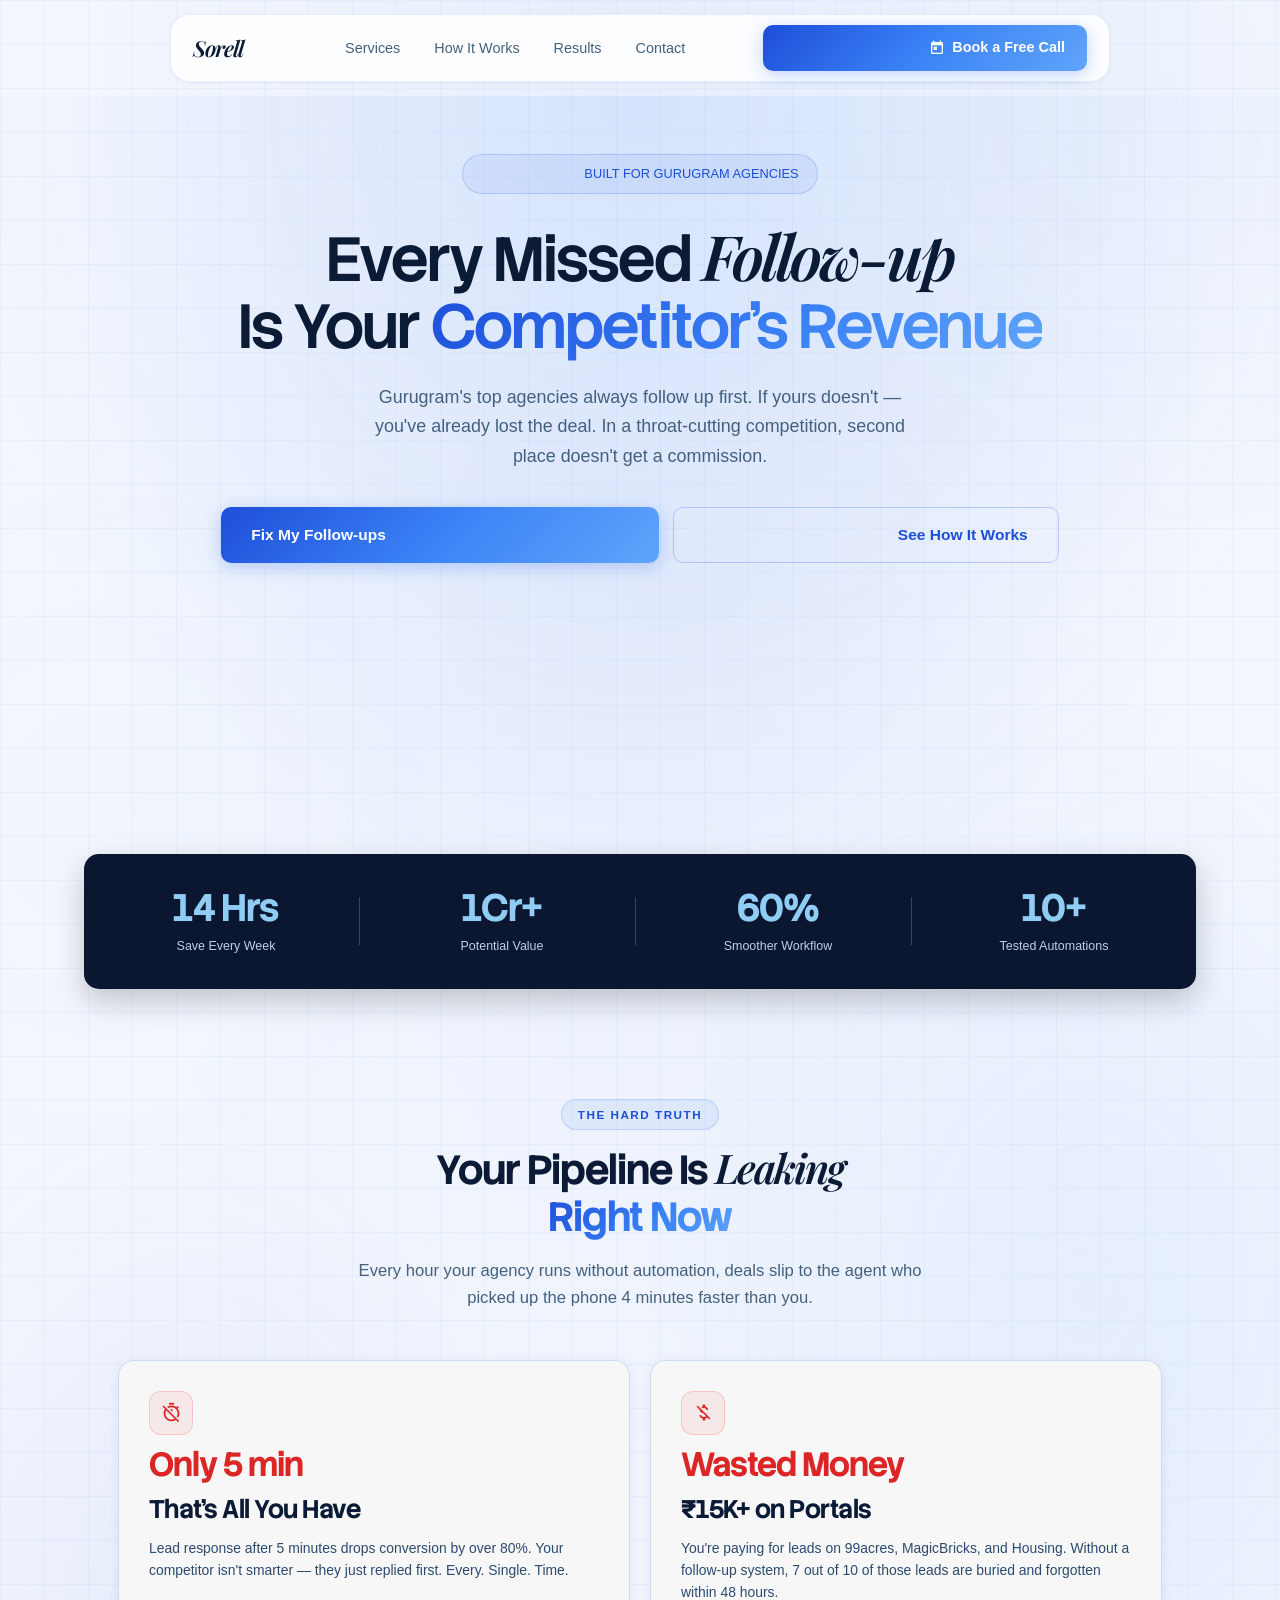
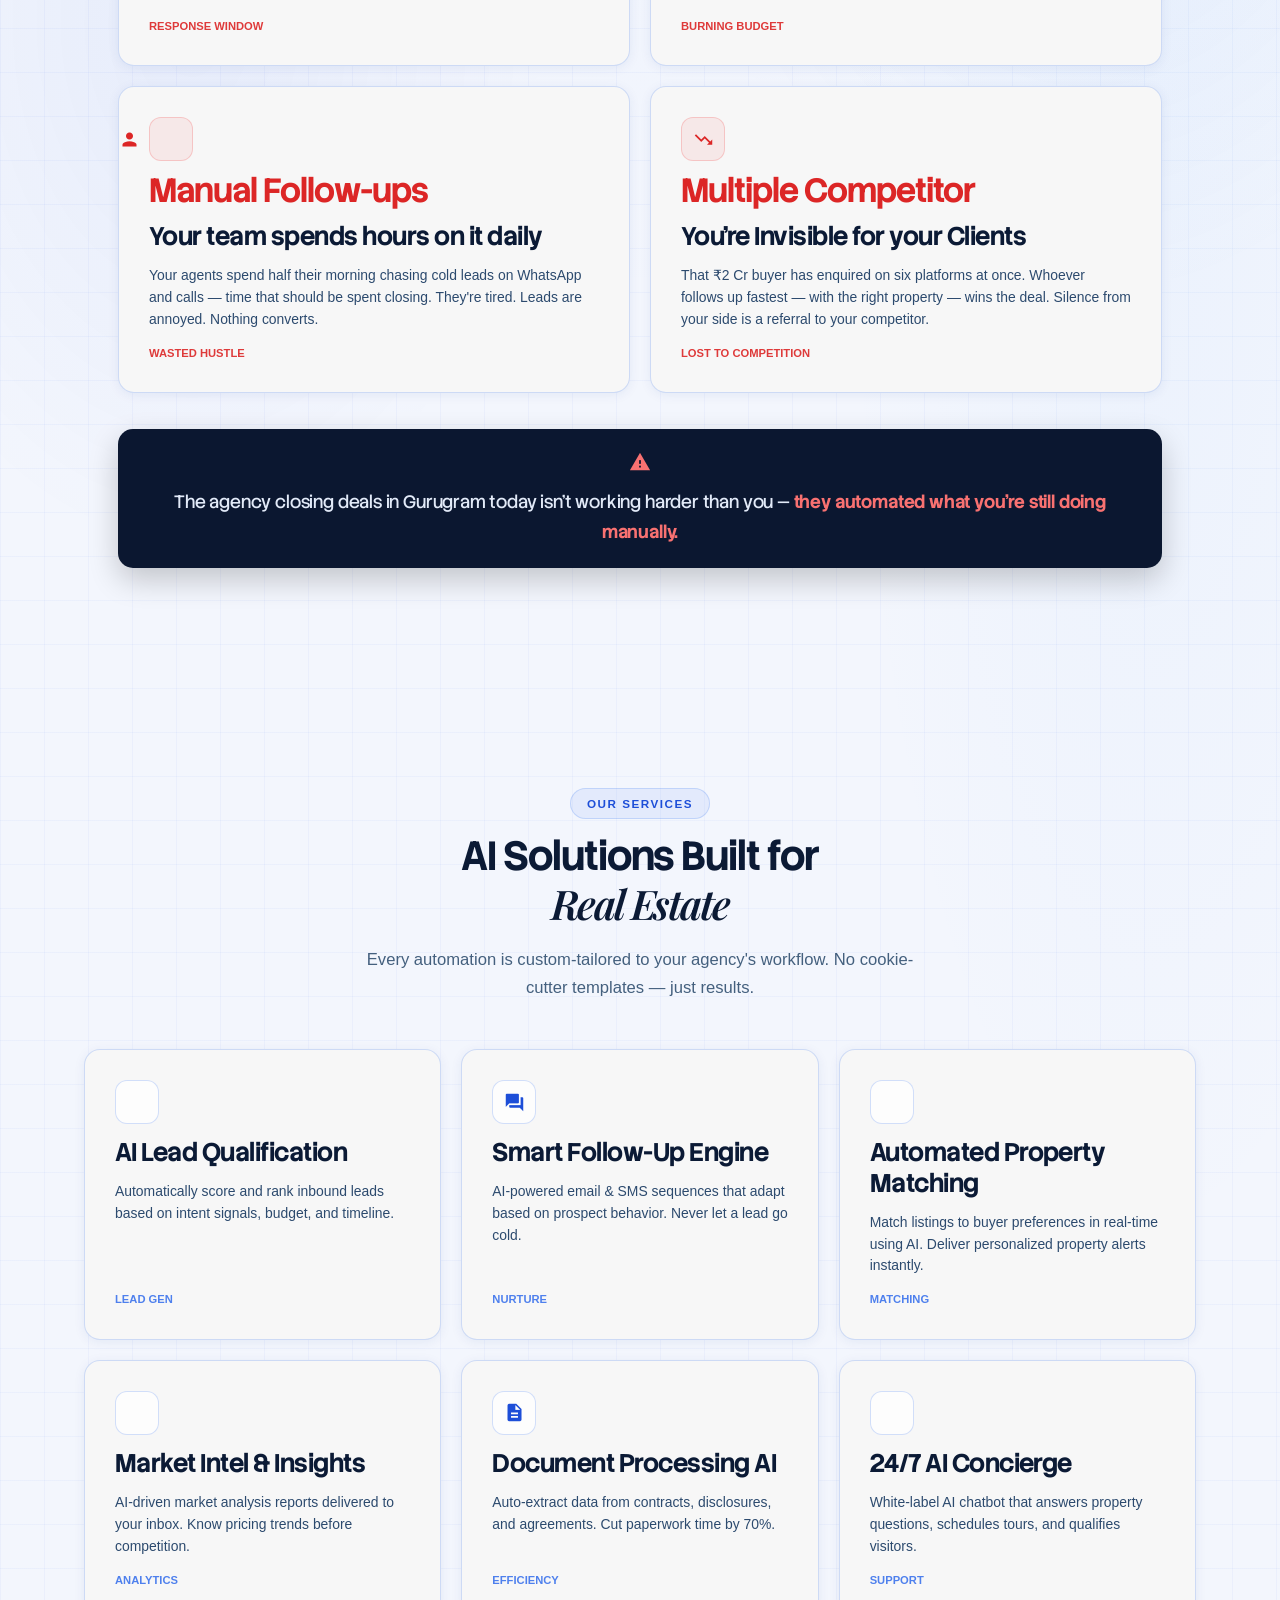
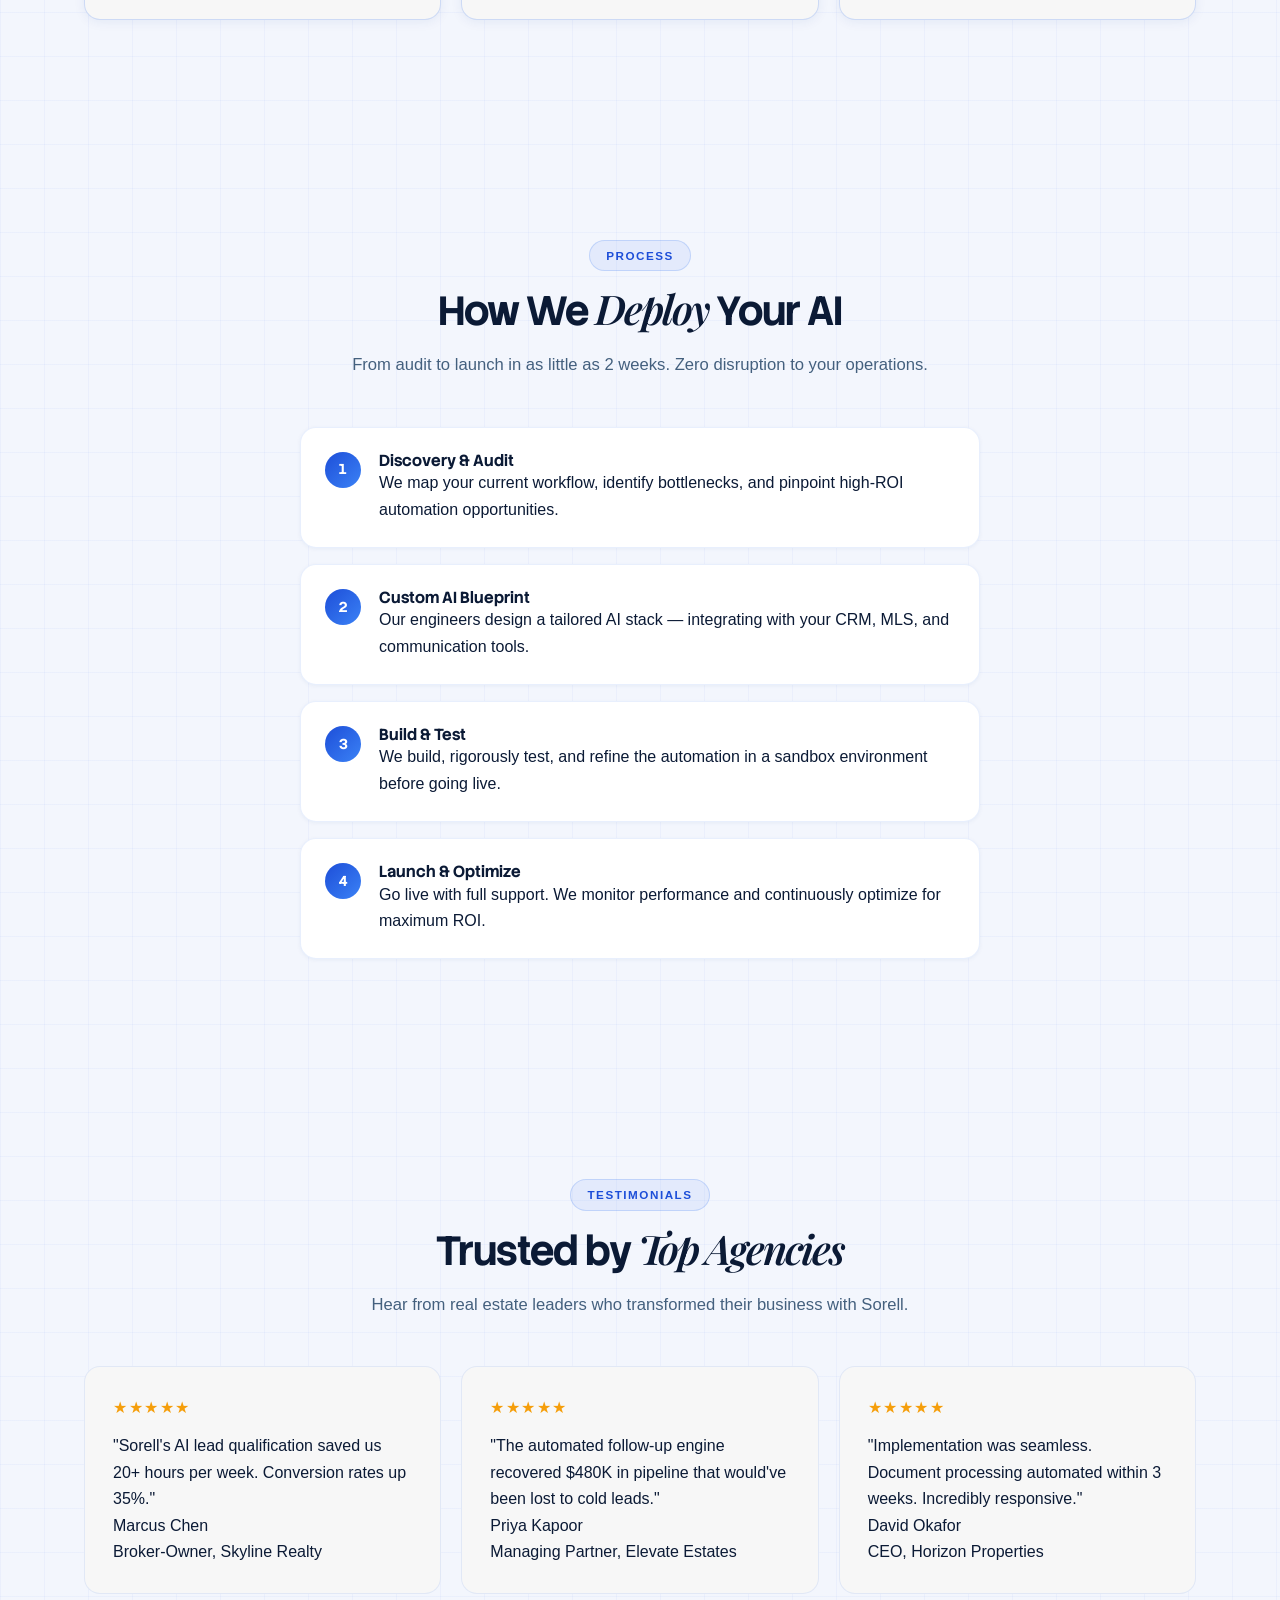
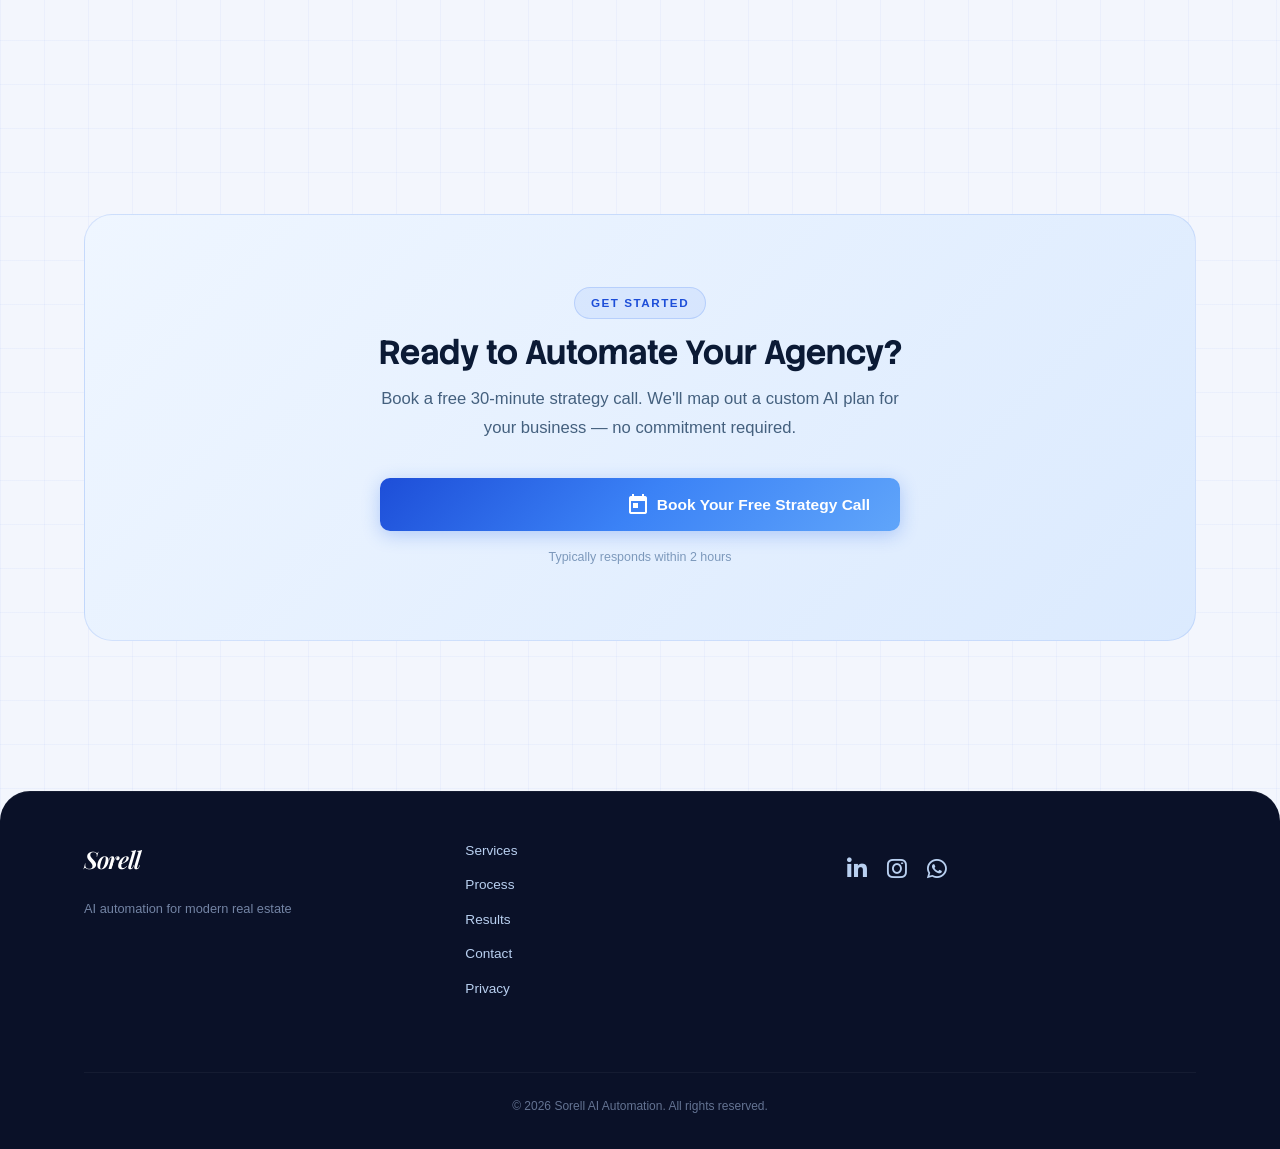
==== commit 44580572: "Rename index (5).html to index.html" ====
--- a/index.html
+++ b/index.html
@@ -5,60 +5,42 @@
     <meta name="viewport" content="width=device-width, initial-scale=1.0, viewport-fit=cover">
     <title>Sorell — AI Automation for Real Estate Agencies</title>
     <meta name="description" content="AI automation workflows for real estate agencies — capture leads, nurture prospects, and close deals faster.">
-    
     <!-- Canonical -->
-    <link rel="canonical" href="https://sorell.in/" />
-
-    <!-- ========================================================== -->
-    <!-- CRITICAL FIX: Open Graph & Social Sharing Meta Tags       -->
-    <!-- ========================================================== -->
-    <!-- Open Graph / Facebook / WhatsApp / LinkedIn -->
-    <meta property="og:type"        content="website" />
-    <meta property="og:url"         content="https://sorell.in/" />
-    <meta property="og:title"       content="Sorell — AI Automation for Real Estate Agencies" />
-    <meta property="og:description" content="Gurugram's top agencies always follow up first. Sorell automates your lead follow-ups, nurturing, and workflows so you never lose a deal to a slow response." />
-    <!-- FIX: Ensure image URL is absolute, publicly accessible, and uses HTTPS with correct format -->
-    <meta property="og:image"       content="https://sorell.in/og-image.png" />
-    <!-- Add explicit image dimensions for better rendering on social platforms -->
-    <meta property="og:image:width"  content="1200" />
-    <meta property="og:image:height" content="630" />
-    <meta property="og:image:alt"    content="Sorell - AI Automation for Real Estate Agencies - close more deals, automate follow-ups" />
-    <meta property="og:locale"      content="en_IN" />
-    <meta property="og:site_name"   content="Sorell" />
-    <meta property="og:updated_time" content="2026-05-16T00:00:00+00:00" />
-    
-    <!-- Twitter Card (X) -->
-    <meta name="twitter:card"        content="summary_large_image" />
-    <meta name="twitter:title"       content="Sorell — AI Automation for Real Estate Agencies" />
-    <meta name="twitter:description" content="Automate follow-ups, nurture leads, and close more deals. Built for Gurugram real estate agencies." />
-    <meta name="twitter:image"       content="https://sorell.in/og-image.png" />
-    <meta name="twitter:image:alt"   content="Sorell AI Automation - transform your real estate agency" />
-    
-    <!-- Additional SEO & verification -->
-    <meta name="robots"   content="index, follow" />
-    <meta name="author"   content="Sorell" />
-    <meta name="keywords" content="AI automation real estate Gurugram, lead follow-up automation, real estate CRM automation, Sorell" />
-    
-    <!-- FALLBACK: If the primary OG image fails, provide a secondary high-quality image -->
-    <meta property="og:image:secure_url" content="https://sorell.in/og-image.png" />
-    
-    <!-- For WhatsApp link previews, sometimes they require a cache refresh. 
-         The image must be at least 300x200, but we use high-res 1200x630 -->
-    
-    <!-- ========================================================== -->
-    <!-- FAVICON and touch icons -->
+<link rel="canonical" href="https://sorell.in/" />
+
+<!-- Open Graph (WhatsApp, LinkedIn previews) -->
+<meta property="og:type"        content="website" />
+<meta property="og:url"         content="https://sorell.in/" />
+<meta property="og:title"       content="Sorell — AI Automation for Real Estate Agencies" />
+<meta property="og:description" content="Gurugram's top agencies always follow up first. Sorell automates your lead follow-ups, nurturing, and workflows so you never lose a deal to a slow response." />
+<meta property="og:image"       content="https://sorell.in/og-image.png" />
+<meta property="og:locale"      content="en_IN" />
+<meta property="og:site_name"   content="Sorell" />
+
+<!-- Twitter / X -->
+<meta name="twitter:card"        content="summary_large_image" />
+<meta name="twitter:title"       content="Sorell — AI Automation for Real Estate Agencies" />
+<meta name="twitter:description" content="Automate follow-ups, nurture leads, and close more deals. Built for Gurugram real estate agencies." />
+<meta name="twitter:image"       content="https://sorell.in/og-image.png" />
+
+<!-- SEO extras -->
+<meta name="robots"   content="index, follow" />
+<meta name="author"   content="Sorell" />
+<meta name="keywords" content="AI automation real estate Gurugram, lead follow-up automation, real estate CRM automation, Sorell" />
+
     <link rel="icon" type="image/png" href="favicon%20(5).png">
     <link rel="apple-touch-icon" href="apple-touch-icon%20(2).png">
 
-    <!-- Fonts (optimized) -->
     <link rel="preconnect" href="https://fonts.googleapis.com">
     <link rel="preconnect" href="https://fonts.gstatic.com" crossorigin>
     <link href="https://fonts.googleapis.com/css2?family=DM+Sans:ital,opsz,wght@0,9..40,400;0,9..40,500;0,9..40,600;1,9..40,400&family=Google+Sans+Flex:ital,opsz,wght@0,17..18,400..700;1,17..18,400..700&family=Stack+Sans+Headline:wght@400;500;600;700&display=swap" rel="stylesheet">
+    <!-- Playfair Display for Logo + hero "Real Estate Agency" phrase -->
     <link href="https://fonts.googleapis.com/css2?family=Playfair+Display:ital,wght@0,400..900;1,400..900&display=swap" rel="stylesheet">
+
     <link href="https://fonts.googleapis.com/icon?family=Material+Icons" rel="stylesheet" media="print" onload="this.media='all'">
     <link rel="stylesheet" href="https://cdnjs.cloudflare.com/ajax/libs/font-awesome/6.0.0-beta3/css/all.min.css">
-    
-    <!-- GSAP for animations -->
+    <noscript><link href="https://fonts.googleapis.com/icon?family=Material+Icons" rel="stylesheet"></noscript>
+
     <script src="https://cdnjs.cloudflare.com/ajax/libs/gsap/3.12.5/gsap.min.js" defer></script>
 
     <style>
@@ -94,55 +76,253 @@
 
         .container{width:100%;max-width:1180px;margin:0 auto;padding:0 clamp(18px,4vw,34px);position:relative;z-index:1}
 
-        /* Header */
+        /* ── Header ── */
         .header{position:sticky;top:0;z-index:100;padding:14px clamp(18px,4vw,34px);pointer-events:none;background:transparent;isolation:isolate}
-        .header-inner{display:flex;align-items:center;justify-content:space-between;padding:10px 22px;max-width:940px;margin:0 auto;background:rgba(255,255,255,.88);backdrop-filter:blur(10px);border:1px solid rgba(37,99,235,.10);border-radius:20px;box-shadow:0 1px 4px rgba(20,60,140,.06);transition:box-shadow .3s,border-color .3s;pointer-events:auto}
+
+        .header-inner{
+            display:flex;
+            align-items:center;
+            justify-content:space-between;
+            padding:10px 22px;
+            max-width:940px;
+            margin:0 auto;
+            background:rgba(255,255,255,.88);
+            backdrop-filter:blur(10px);
+            border:1px solid rgba(37,99,235,.10);
+            border-radius:20px;
+            box-shadow:0 1px 4px rgba(20,60,140,.06);
+            transition:box-shadow .3s,border-color .3s;
+            pointer-events:auto;
+        }
         .header-inner.scrolled{box-shadow:0 4px 28px rgba(20,60,140,.10);border-color:rgba(37,99,235,.24)}
-        .logo{font-family:'Playfair Display',serif;font-weight:600;font-style:italic;font-size:1.38rem;letter-spacing:-0.045em;color:#0b1a35;text-decoration:none;white-space:nowrap;flex-shrink:0;padding-right:28px}
+
+        /* Logo — Playfair Display, pinned left */
+        .logo{
+            font-family:'Playfair Display',serif;
+            font-weight:600;
+            font-style:italic;
+            font-size:1.38rem;
+            letter-spacing:-0.045em;
+            color:#0b1a35;
+            text-decoration:none;
+            white-space:nowrap;
+            flex-shrink:0;
+            padding-right:28px;
+        }
         .footer-col .logo{color:#fff;font-size:1.5rem;padding-right:0}
+
+        /* Nav — takes flex space, centers its links */
         .header-inner nav[aria-label="Main navigation"]{flex:1;display:flex;justify-content:center}
+
         .nav-links{display:flex;align-items:center;gap:clamp(18px,3vw,34px);list-style:none}
         .nav-links a{color:#44607e;text-decoration:none;font-weight:500;font-size:.9rem;transition:color .2s}
         .nav-links a:hover{color:#1d4ed8}
-        .btn{display:inline-flex;align-items:center;gap:7px;padding:11px 22px;border-radius:10px;font-family:'Google Sans Flex',sans-serif;font-weight:600;font-size:.9rem;cursor:pointer;border:none;text-decoration:none;white-space:nowrap;transition:all .28s cubic-bezier(.25,.46,.45,.94);flex-shrink:0}
+
+        /* Buttons */
+        .btn{
+            display:inline-flex;align-items:center;gap:7px;
+            padding:11px 22px;border-radius:10px;
+            font-family:'Google Sans Flex',sans-serif;font-weight:600;font-size:.9rem;
+            cursor:pointer;border:none;text-decoration:none;white-space:nowrap;
+            transition:all .28s cubic-bezier(.25,.46,.45,.94);
+            flex-shrink:0;
+        }
         .btn-primary{background:linear-gradient(135deg,#1d4ed8,#3b82f6,#60a5fa);color:#fff;box-shadow:0 4px 18px rgba(37,99,235,.28)}
         .btn-primary:hover{box-shadow:0 8px 30px rgba(37,99,235,.40);transform:translateY(-2px)}
+
+        /* Outline btn — same lift + glow as primary, keeps its own color */
         .btn-outline{background:transparent;border:1.5px solid rgba(37,99,235,.28);color:#1d4ed8}
         .btn-outline:hover{border-color:#2563eb;background:rgba(37,99,235,.05);box-shadow:0 8px 30px rgba(37,99,235,.18);transform:translateY(-2px)}
+
         .btn-lg{padding:14px 30px;font-size:.97rem}
+
+        /* Nav CTA — only visible on desktop */
         .btn-nav-cta{flex-shrink:0;margin-left:4px}
+
+        /* Hamburger */
         .mobile-menu-btn{display:none;background:none;border:none;color:#0b1a35;cursor:pointer;padding:6px;border-radius:8px;flex-shrink:0}
-        .mobile-nav-pill{position:fixed;top:66px;left:14px;right:14px;z-index:200;background:rgba(255,255,255,.96);backdrop-filter:blur(28px);border:1px solid rgba(37,99,235,.10);border-radius:22px;padding:10px 12px 18px;display:flex;flex-direction:column;gap:2px;opacity:0;pointer-events:none;transform:scaleY(.88) translateY(-8px);transform-origin:top right;box-shadow:0 24px 64px rgba(20,60,140,.14)}
+        .mobile-menu-btn .material-icons{font-size:26px;transition:transform .3s cubic-bezier(.34,1.56,.64,1)}
+        .mobile-menu-btn.open .material-icons{transform:rotate(90deg)}
+
+        /* Mobile pill */
+        .mobile-nav-pill{
+            position:fixed;top:66px;left:14px;right:14px;z-index:200;
+            background:rgba(255,255,255,.96);backdrop-filter:blur(28px);
+            border:1px solid rgba(37,99,235,.10);border-radius:22px;
+            padding:10px 12px 18px;display:flex;flex-direction:column;gap:2px;
+            opacity:0;pointer-events:none;
+            transform:scaleY(.88) translateY(-8px);transform-origin:top right;
+            box-shadow:0 24px 64px rgba(20,60,140,.14),inset 0 1px 0 rgba(255,255,255,.9);
+        }
         .mobile-nav-pill.open{pointer-events:auto}
-        .mobile-nav-link{color:#44607e;text-decoration:none;font-size:1rem;font-weight:500;padding:11px 18px;border-radius:12px;display:block}
+        .mobile-nav-pill::before{content:'';position:absolute;top:0;left:12%;right:12%;height:1px;background:linear-gradient(90deg,transparent,rgba(37,99,235,.5) 40%,rgba(96,165,250,.8) 50%,rgba(37,99,235,.5) 60%,transparent)}
+        .mobile-nav-link{color:#44607e;text-decoration:none;font-size:1rem;font-weight:500;padding:11px 18px;border-radius:12px;display:block;transition:color .18s,background .18s}
+        .mobile-nav-link:hover{color:#1d4ed8;background:rgba(37,99,235,.06)}
+        .mobile-nav-divider{height:1px;background:rgba(37,99,235,.10);margin:2px 18px}
+        .mobile-nav-pill .btn-primary{margin:10px 8px 4px;justify-content:center}
+
+        /* ── Breakpoints ── */
         @media(max-width:768px){
+            /* Hide desktop nav AND the nav CTA — hamburger pill has its own CTA */
             .nav-links,.btn-nav-cta,.header-inner nav[aria-label="Main navigation"]{display:none}
             .mobile-menu-btn{display:flex}
-            .header-inner{justify-content:space-between}
-        }
+            .header{padding:10px}
+            .header-inner{justify-content:space-between;padding:9px 18px;width:100%;max-width:100%}
+            .logo{font-size:1.22rem;padding-right:0}
+        }
+
+        /* Sections */
         .section{padding:clamp(70px,10vw,110px) 0}
-        .section-label{display:inline-block;font-size:.73rem;font-weight:600;letter-spacing:.13em;text-transform:uppercase;color:#1d4ed8;margin-bottom:14px;background:rgba(37,99,235,.08);padding:5px 16px;border-radius:50px}
+        .section-label{display:inline-block;font-size:.73rem;font-weight:600;letter-spacing:.13em;text-transform:uppercase;color:#1d4ed8;margin-bottom:14px;background:rgba(37,99,235,.08);padding:5px 16px;border-radius:50px;border:1px solid rgba(37,99,235,.18)}
         .section-title{font-size:clamp(2rem,4.5vw,2.55rem);letter-spacing:-.025em;margin-bottom:16px;color:#0b1a35}
-        .hero{background:radial-gradient(ellipse 80% 55% at 50% 0%,rgba(59,130,246,.10) 0%,transparent 70%);position:relative}
+        .section-subtitle{font-size:clamp(.93rem,2vw,1.04rem);color:#44607e;max-width:580px;margin:0 auto 48px}
+        .text-center{text-align:center}
+        .mx-auto{margin-left:auto;margin-right:auto}
+
+        /* Hero */
+        .hero{background:radial-gradient(ellipse 80% 55% at 50% 0%,rgba(59,130,246,.10) 0%,transparent 70%),radial-gradient(ellipse 50% 40% at 85% 55%,rgba(96,165,250,.07) 0%,transparent 70%),radial-gradient(ellipse 40% 35% at 15% 70%,rgba(29,78,216,.06) 0%,transparent 70%);position:relative;z-index:1}
         .hero-main{min-height:82dvh;display:flex;flex-direction:column;justify-content:flex-start;align-items:center;text-align:center;padding:58px 0 44px}
-        .hero-title{font-family:'Stack Sans Headline','Google Sans Flex',sans-serif;font-size:clamp(2.6rem,7vw,3.9rem);font-weight:550;letter-spacing:-.03em;margin-bottom:22px}
+        .hero-badge{display:inline-flex;align-items:center;gap:7px;background:rgba(37,99,235,.08);border:1px solid rgba(37,99,235,.20);border-radius:50px;padding:7px 18px;font-size:.8rem;font-weight:500;color:#1d4ed8;margin-bottom:28px}
+        .hero-title{font-family:'Stack Sans Headline','Google Sans Flex',sans-serif;font-size:clamp(2.6rem,7vw,3.9rem);font-weight:550;letter-spacing:-.03em;line-height:1.08;margin-bottom:22px;color:#0b1a35}
+        .mobile-br{display:none}
+        @media(max-width:640px){.mobile-br{display:block}}
         .hero-desc{font-size:clamp(1rem,2vw,1.12rem);color:#44607e;max-width:530px;margin:0 auto 36px}
-        .hero-stats{display:flex;flex-wrap:wrap;gap:clamp(20px,4vw,48px);justify-content:center;padding:32px 28px;margin-top:20px;background:#0b1730;border-radius:15px}
-        .hero-stat-value{font-size:clamp(1.8rem,3.5vw,2.4rem);font-weight:700;color:#90cdf4}
-        .services-grid{display:grid;gap:20px;grid-template-columns:1fr}@media(min-width:600px){.services-grid{grid-template-columns:repeat(2,1fr)}}@media(min-width:960px){.services-grid{grid-template-columns:repeat(3,1fr)}}
-        .card-glow-wrapper{background:#f7f7f7;border-radius:16px;border:1px solid rgba(37,99,235,.20);transition:all .2s}
-        .card-inner{padding:clamp(22px,3.5vw,30px);display:flex;flex-direction:column;gap:13px;height:100%}
-        .testimonials-grid{display:grid;gap:20px;grid-template-columns:1fr}@media(min-width:700px){.testimonials-grid{grid-template-columns:repeat(2,1fr)}}@media(min-width:1000px){.testimonials-grid{grid-template-columns:repeat(3,1fr)}}
-        .cta-section{text-align:center;background:linear-gradient(135deg,#eff6ff 0%,#dbeafe 100%);border-radius:28px;padding:clamp(44px,7vw,72px) clamp(22px,5vw,52px)}
-        .footer{background:#0a1128;color:#a0b5d9;border-radius:30px 30px 0px 0px;padding:48px 0 32px;margin-top:40px}
+        .hero-buttons{display:flex;flex-wrap:wrap;gap:14px;justify-content:center}
+
+        /* Stats */
+        .hero-stats{display:flex;flex-wrap:wrap;gap:clamp(20px,4vw,48px);justify-content:center;padding:32px 28px;margin-top:20px;background:#0b1730;border-radius:15px;box-shadow:0 12px 30px rgba(0,0,0,.2);backdrop-filter:blur(2px)}
+        .hero-stat{flex:1;min-width:100px;text-align:center;position:relative;padding:0 16px}
+        .hero-stat:not(:last-child)::after{content:'';position:absolute;right:-20px;top:50%;transform:translateY(-50%);width:1px;height:48px;background:rgba(255,255,255,.2)}
+        .hero-stat-value{font-size:clamp(1.8rem,3.5vw,2.4rem);font-weight:700;color:#90cdf4;letter-spacing:-.02em}
+        .hero-stat-label{font-size:.78rem;color:#b9d0f0;margin-top:6px;font-weight:500}
+        @media(max-width:640px){
+            .hero-stats{flex-direction:column;align-items:stretch;gap:16px;padding:28px 20px}
+            .hero-stat:not(:last-child)::after{display:none}
+            .hero-stat{border-bottom:1px solid rgba(255,255,255,.12);padding-bottom:12px}
+            .hero-stat:last-child{border-bottom:none}
+        }
+
+        /* Cards */
+        .card-glow-wrapper{background:#f7f7f7!important;border-radius:16px;border:1px solid rgba(37,99,235,.20);box-shadow:0 2px 12px rgba(20,60,140,.07);transition:border-color .3s,box-shadow .3s}
+        .card-inner{position:relative;z-index:2;padding:clamp(22px,3.5vw,30px);display:flex;flex-direction:column;gap:13px;height:100%}
+        .card-icon{width:44px;height:44px;border-radius:12px;background:rgba(255,255,255,.7);border:1px solid rgba(37,99,235,.2);display:flex;align-items:center;justify-content:center}
+        .card-icon .material-icons{font-size:21px;color:#1d4ed8}
+        .card-title{font-size:clamp(1.3rem,2.5vw,1.6rem);font-weight:700;color:#0b1a35;letter-spacing:-.02em;line-height:1.2}
+        .card-desc{font-size:.87rem;color:#2c4a6e;line-height:1.58;flex-grow:1}
+        .card-tag{font-size:.70rem;font-weight:600;color:#2563eb;text-transform:uppercase;opacity:.8}
+        .services-grid{display:grid;gap:clamp(14px,2.5vw,20px);grid-template-columns:1fr;perspective:1000px}
+        @media(min-width:600px){.services-grid{grid-template-columns:repeat(2,1fr)}}
+        @media(min-width:960px){.services-grid{grid-template-columns:repeat(3,1fr)}}
+
+        /* Steps */
+        .steps-list{max-width:680px;margin:0 auto;display:flex;flex-direction:column;gap:16px}
+        .step-item{display:flex;gap:18px;background:#fff;border-radius:16px;padding:clamp(18px,3vw,24px);border:1px solid rgba(37,99,235,.10);box-shadow:0 1px 4px rgba(20,60,140,.06);position:relative}
+        .step-number{width:36px;height:36px;border-radius:50%;background:linear-gradient(135deg,#1d4ed8,#3b82f6);display:flex;align-items:center;justify-content:center;font-weight:700;font-size:.9rem;color:#fff;flex-shrink:0}
+
+        /* Testimonials */
+        .testimonials-grid{display:grid;gap:20px;grid-template-columns:1fr;perspective:1000px}
+        @media(min-width:700px){.testimonials-grid{grid-template-columns:repeat(2,1fr)}}
+        @media(min-width:1000px){.testimonials-grid{grid-template-columns:repeat(3,1fr)}}
+        .testimonial-card{background:#f7f7f7;border-radius:16px;padding:clamp(22px,3.5vw,28px);border:1px solid rgba(37,99,235,.10);transition:all .2s}
+        .testimonial-stars{color:#f59e0b;letter-spacing:1.5px;margin-bottom:12px}
+
+        /* CTA section */
+        .cta-section{text-align:center;background:linear-gradient(135deg,#eff6ff 0%,#dbeafe 100%);border-radius:28px;padding:clamp(44px,7vw,72px) clamp(22px,5vw,52px);border:1px solid rgba(37,99,235,.14)}
+        .cta-title{font-size:clamp(1.6rem,3.8vw,2.1rem);margin-bottom:14px}
+        /* Gap between description and button */
+        .cta-desc{color:#44607e;font-size:clamp(.93rem,2vw,1.04rem);max-width:520px;margin:0 auto 36px;line-height:1.7}
+        .cta-footnote{margin-top:16px;font-size:.78rem;color:#6b8ab0;opacity:.85}
+
+        @media(max-width:520px){.cta-section .btn{width:100%;max-width:100%;justify-content:center}}
+
+        /* Footer */
+        .footer{background:#0a1128;color:#a0b5d9;border-radius:30px 30px 0px 0px;padding:48px 0 32px;border-top:1px solid rgba(255,255,255,.05);margin-top:40px}
+        .footer-inner{display:flex;flex-wrap:wrap;justify-content:space-between;align-items:flex-start;gap:32px}
+        .footer-col{flex:1;min-width:160px}
+        .footer-col .logo{color:white;font-size:1.5rem;display:inline-block;margin-bottom:12px;padding-right:0}
+        .footer-tagline{font-size:.8rem;opacity:.7;margin-top:6px}
+        .footer-links{display:flex;flex-direction:column;gap:12px}
+        .footer-links a,.footer-social a{color:#b9d0f0;text-decoration:none;font-size:.85rem;transition:color .2s}
+        .footer-links a:hover,.footer-social a:hover{color:#3b82f6}
+        .footer-social{display:flex;gap:20px;margin-top:12px}
+        .footer-social a{font-size:1.4rem}
+        .footer-copyright{width:100%;text-align:center;margin-top:40px;padding-top:24px;border-top:1px solid rgba(255,255,255,.08);font-size:.75rem;opacity:.6}
+        @media(max-width:768px){.footer-inner{flex-direction:column;text-align:center;align-items:center}.footer-social{justify-content:center}}
+
+        /* Reveals */
         .reveal{opacity:0;transform:translateY(28px);transition:opacity .7s ease,transform .7s cubic-bezier(.22,.61,.36,1)}
         .reveal.visible{opacity:1;transform:translateY(0)}
+        .reveal-delay-1{transition-delay:.07s}
+        .reveal-delay-2{transition-delay:.14s}
+        .reveal-delay-3{transition-delay:.21s}
+        .reveal-delay-4{transition-delay:.28s}
+        .reveal-delay-5{transition-delay:.35s}
+        .reveal-delay-6{transition-delay:.42s}
+
         .highlight{background:linear-gradient(135deg,#1d4ed8,#3b82f6 60%,#60a5fa);-webkit-background-clip:text;background-clip:text;color:transparent}
-        .hero-highlight-agency{font-family:'Playfair Display',serif;font-weight:600;font-style:italic;letter-spacing:-0.05em}
-        .pain-grid{display:grid;gap:20px;grid-template-columns:1fr}@media(min-width:600px){.pain-grid{grid-template-columns:repeat(2,1fr)}}
-        .pain-card-number{font-size:clamp(1.7rem,3.5vw,2.1rem);font-weight:700;color:#dc2626}
-        .pain-reality-bar{display:flex;align-items:center;justify-content:center;gap:14px;margin-top:36px;padding:22px 28px;background:#0b1730;border-radius:15px;flex-wrap:wrap}
-        @media(max-width:640px){.hero-stats{flex-direction:column}}
+
+        /* Hero "Real Estate Agency" — Playfair Display italic, tight tracking */
+        .hero-highlight-agency{
+            font-family:'Playfair Display',serif;
+            font-weight:600;
+            font-style:italic;
+            letter-spacing:-0.05em;
+            display:inline;
+        }
+
+        /* Outward arrow on "Start Automating Today" CTA */
+        .btn-primary .arrow-icon{
+            display:inline-flex;
+            align-items:center;
+            justify-content:center;
+            font-size:1.1rem;
+            margin-left:2px;
+            vertical-align:middle;
+            transition:transform 0.28s cubic-bezier(0.2,0.9,0.4,1.2),opacity 0.28s ease;
+            will-change:transform;
+        }
+        .btn-primary:hover .arrow-icon{
+            transform:translate(5px,-5px);
+            opacity:0.85;
+        }
+        /* ── Pain / Agitation Section ── */
+.pain-grid{display:grid;gap:clamp(14px,2.5vw,20px);grid-template-columns:1fr}
+@media(min-width:600px){.pain-grid{grid-template-columns:repeat(2,1fr)}}
+
+.card-icon--pain{background:rgba(239,68,68,.08);border-color:rgba(239,68,68,.22)}
+.card-icon--pain .material-icons{color:#dc2626}
+
+.pain-card-number{
+    font-family:'Stack Sans Headline','Google Sans Flex',sans-serif;
+    font-size:clamp(1.7rem,3.5vw,2.1rem);
+    font-weight:700;
+    color:#dc2626;
+    letter-spacing:-.03em;
+    line-height:1;
+}
+
+/* Reality bar — mirrors hero-stats dark strip */
+.pain-reality-bar{
+    display:flex;
+    align-items:center;
+    justify-content:center;
+    gap:14px;
+    margin-top:clamp(24px,4vw,36px);
+    padding:22px 28px;
+    background:#0b1730;
+    border-radius:15px;
+    box-shadow:0 12px 30px rgba(0,0,0,.2);
+    text-align:center;
+    flex-wrap:wrap;
+}
+.pain-reality-bar .material-icons{color:#f87171;font-size:22px;flex-shrink:0}
+.pain-reality-bar-text{
+    font-family:'Stack Sans Headline','Google Sans Flex',sans-serif;
+    font-size:clamp(.95rem,2.2vw,1.12rem);
+    color:#e2eaf8;
+    letter-spacing:-.01em;
+}
+.pain-reality-bar-text strong{color:#f87171}
     </style>
 </head>
 <body>
@@ -151,9 +331,18 @@
 <div class="bg-orb bg-orb--2" aria-hidden="true"></div>
 <div class="bg-orb bg-orb--3" aria-hidden="true"></div>
 
+<!--
+    HEADER LAYOUT
+    Desktop : [Sorell ←gap→]  [Services · How It Works · Results · Contact]  [Book a Free Call]
+    Mobile  : [Sorell]                                                          [☰]
+-->
 <header class="header" id="header">
     <div class="header-inner">
+
+        <!-- Logo — always left-pinned -->
         <a href="#" class="logo" aria-label="Sorell Home">Sorell</a>
+
+        <!-- Nav — flex:1 so it centres between logo and CTA (hidden on mobile) -->
         <nav aria-label="Main navigation">
             <ul class="nav-links">
                 <li><a href="#services">Services</a></li>
@@ -162,32 +351,39 @@
                 <li><a href="#cta">Contact</a></li>
             </ul>
         </nav>
+
+        <!-- CTA button — desktop only, hidden ≤768px -->
         <a href="https://wa.me/917876748412?text=I%20want%20to%20know%20how%20can%20I%20scale%20my%20Agency%21"
            target="_blank" rel="noopener noreferrer"
            class="btn btn-primary btn-nav-cta">
             <span class="material-icons" style="font-size:16px;">calendar_today</span>
             Book a Free Call
         </a>
+
+        <!-- Hamburger — mobile only -->
         <button class="mobile-menu-btn" id="mobileMenuBtn" aria-label="Open menu" aria-expanded="false">
             <span class="material-icons" id="menuIcon">menu</span>
         </button>
+
     </div>
 </header>
 
+<!-- Mobile nav pill — the only CTA on mobile lives here -->
 <nav class="mobile-nav-pill" id="mobileNavPill" aria-hidden="true">
-    <a href="#services" class="mobile-nav-link">Services</a>
+    <a href="#services"     class="mobile-nav-link">Services</a>
     <div class="mobile-nav-divider"></div>
     <a href="#how-it-works" class="mobile-nav-link">How It Works</a>
     <div class="mobile-nav-divider"></div>
     <a href="#testimonials" class="mobile-nav-link">Results</a>
     <div class="mobile-nav-divider"></div>
-    <a href="#cta" class="mobile-nav-link">Contact</a>
+    <a href="#cta"          class="mobile-nav-link">Contact</a>
     <a href="https://wa.me/917876748412?text=I%20want%20to%20know%20how%20can%20I%20scale%20my%20Agency%21"
        target="_blank" rel="noopener noreferrer"
        class="btn btn-primary btn-lg">Book a Call</a>
 </nav>
 
 <main>
+    <!-- Hero -->
     <section class="hero" id="hero">
         <div class="container">
             <div class="hero-main">
@@ -195,8 +391,15 @@
                 <h1 class="hero-title reveal reveal-delay-1">Every Missed<br class="mobile-br"> <span class="hero-highlight-agency">Follow-up</span><br>Is Your <span class="highlight">Competitor's Revenue</span></h1>
                 <p class="hero-desc reveal reveal-delay-2">Gurugram's top agencies always follow up first. If yours doesn't — you've already lost the deal. In a throat-cutting competition, second place doesn't get a commission.</p>
                 <div class="hero-buttons reveal reveal-delay-3">
-                    <a href="https://wa.me/917876748412?text=I%20want%20to%20know%20how%20can%20I%20scale%20my%20Agency%21" target="_blank" rel="noopener noreferrer" class="btn btn-primary btn-lg">Fix My Follow-ups <span class="material-icons arrow-icon">arrow_outward</span></a>
-                    <a href="#how-it-works" class="btn btn-outline btn-lg"><span class="material-icons" style="font-size:17px;">play_circle</span> See How It Works</a>
+                    <a href="https://wa.me/917876748412?text=I%20want%20to%20know%20how%20can%20I%20scale%20my%20Agency%21"
+                       target="_blank" rel="noopener noreferrer" class="btn btn-primary btn-lg">
+                        Fix My Follow-ups
+                        <span class="material-icons arrow-icon">arrow_outward</span>
+                    </a>
+                    <!-- Same hover lift/glow as primary, outline styling preserved -->
+                    <a href="#how-it-works" class="btn btn-outline btn-lg">
+                        <span class="material-icons" style="font-size:17px;">play_circle</span> See How It Works
+                    </a>
                 </div>
             </div>
             <div class="hero-stats reveal">
@@ -205,73 +408,222 @@
                 <div class="hero-stat"><div class="hero-stat-value">60%</div><div class="hero-stat-label">Smoother Workflow</div></div>
                 <div class="hero-stat"><div class="hero-stat-value">10+</div><div class="hero-stat-label">Tested Automations</div></div>
             </div>
-            
-            <!-- Pain / Agitation Section (previously missing closing container) -->
-            <section class="section" id="pain">
-                <div class="container">
-                    <div class="text-center reveal">
-                        <span class="section-label">The Hard Truth</span>
-                        <h2 class="section-title">Your Pipeline Is <span class="hero-highlight-agency">Leaking</span><br><span class="highlight">Right Now</span></h2>
-                        <p class="section-subtitle mx-auto">Every hour your agency runs without automation, deals slip to the agent who picked up the phone 4 minutes faster than you.</p>
-                    </div>
-                    <div class="pain-grid">
-                        <div class="card-glow-wrapper reveal reveal-delay-1"><div class="card-inner"><div class="card-icon card-icon--pain"><span class="material-icons">timer_off</span></div><div class="pain-card-number">Only 5 min</div><h3 class="card-title">That's All You Have</h3><p class="card-desc">Lead response after 5 minutes drops conversion by over 80%. Your competitor isn't smarter — they just replied first. Every. Single. Time.</p></div></div>
-                        <div class="card-glow-wrapper reveal reveal-delay-2"><div class="card-inner"><div class="card-icon card-icon--pain"><span class="material-icons">money_off</span></div><div class="pain-card-number">Wasted Money</div><h3 class="card-title">₹15K+ on Portals</h3><p class="card-desc">You're paying for leads on 99acres, MagicBricks, and Housing. Without a follow-up system, 7 out of 10 of those leads are buried and forgotten within 48 hours.</p></div></div>
-                        <div class="card-glow-wrapper reveal reveal-delay-3"><div class="card-inner"><div class="card-icon card-icon--pain"><span class="material-icons">person_off</span></div><div class="pain-card-number">Manual Follow-ups</div><h3 class="card-title">Your team spends hours on it daily</h3><p class="card-desc">Your agents spend half their morning chasing cold leads on WhatsApp and calls — time that should be spent closing.</p></div></div>
-                        <div class="card-glow-wrapper reveal reveal-delay-4"><div class="card-inner"><div class="card-icon card-icon--pain"><span class="material-icons">trending_down</span></div><div class="pain-card-number">Multiple Competitor</div><h3 class="card-title">You're Invisible for your Clients</h3><p class="card-desc">That ₹2 Cr buyer has enquired on six platforms at once. Whoever follows up fastest wins.</p></div></div>
-                    </div>
-                    <div class="pain-reality-bar reveal"><span class="material-icons">warning</span><p class="pain-reality-bar-text">The agency closing deals in Gurugram today isn't working harder than you — <strong>they automated what you're still doing manually.</strong></p></div>
+            <!-- Pain / Agitation -->
+<section class="section" id="pain">
+    <div class="container">
+        <div class="text-center reveal">
+            <span class="section-label">The Hard Truth</span>
+            <h2 class="section-title">Your Pipeline Is <span class="hero-highlight-agency">Leaking</span><br><span class="highlight">Right Now</span></h2>
+            <p class="section-subtitle mx-auto">Every hour your agency runs without automation, deals slip to the agent who picked up the phone 4 minutes faster than you.</p>
+        </div>
+
+        <div class="pain-grid">
+            <div class="card-glow-wrapper reveal reveal-delay-1">
+                <div class="card-inner">
+                    <div class="card-icon card-icon--pain"><span class="material-icons">timer_off</span></div>
+                    <div class="pain-card-number">Only 5 min</div>
+                    <h3 class="card-title">That's All You Have</h3>
+                    <p class="card-desc">Lead response after 5 minutes drops conversion by over 80%. Your competitor isn't smarter — they just replied first. Every. Single. Time.</p>
+                    <span class="card-tag" style="color:#dc2626;opacity:.9">Response Window</span>
                 </div>
-            </section>
+            </div>
+
+            <div class="card-glow-wrapper reveal reveal-delay-2">
+                <div class="card-inner">
+                    <div class="card-icon card-icon--pain"><span class="material-icons">money_off</span></div>
+                    <div class="pain-card-number">Wasted Money</div>
+                    <h3 class="card-title">₹15K+ on Portals</h3>
+                    <p class="card-desc">You're paying for leads on 99acres, MagicBricks, and Housing. Without a follow-up system, 7 out of 10 of those leads are buried and forgotten within 48 hours.</p>
+                    <span class="card-tag" style="color:#dc2626;opacity:.9">Burning Budget</span>
+                </div>
+            </div>
+
+            <div class="card-glow-wrapper reveal reveal-delay-3">
+                <div class="card-inner">
+                    <div class="card-icon card-icon--pain"><span class="material-icons">person_off</span></div>
+                    <div class="pain-card-number">Manual Follow-ups</div>
+                    <h3 class="card-title">Your team spends hours on it daily</h3>
+                    <p class="card-desc">Your agents spend half their morning chasing cold leads on WhatsApp and calls — time that should be spent closing. They're tired. Leads are annoyed. Nothing converts.</p>
+                    <span class="card-tag" style="color:#dc2626;opacity:.9">Wasted Hustle</span>
+                </div>
+            </div>
+
+            <div class="card-glow-wrapper reveal reveal-delay-4">
+                <div class="card-inner">
+                    <div class="card-icon card-icon--pain"><span class="material-icons">trending_down</span></div>
+                    <div class="pain-card-number">Multiple Competitor</div>
+                    <h3 class="card-title">You're Invisible for your Clients</h3>
+                    <p class="card-desc">That ₹2 Cr buyer has enquired on six platforms at once. Whoever follows up fastest — with the right property — wins the deal. Silence from your side is a referral to your competitor.</p>
+                    <span class="card-tag" style="color:#dc2626;opacity:.9">Lost to Competition</span>
+                </div>
+            </div>
+        </div>
+
+        <div class="pain-reality-bar reveal">
+            <span class="material-icons">warning</span>
+            <p class="pain-reality-bar-text">
+                The agency closing deals in Gurugram today isn't working harder than you —
+                <strong>they automated what you're still doing manually.</strong>
+            </p>
+        </div>
+    </div>
+</section>
         </div>
     </section>
 
-    <section class="section" id="services"><div class="container"><div class="text-center reveal"><span class="section-label">Our Services</span><h2 class="section-title">AI Solutions Built for<br><span class="hero-highlight-agency">Real Estate</span></h2></div><div class="services-grid"><div class="card-glow-wrapper reveal"><div class="card-inner"><div class="card-icon"><span class="material-icons">psychology</span></div><h3 class="card-title">AI Lead Qualification</h3><p class="card-desc">Automatically score and rank inbound leads based on intent signals, budget, and timeline.</p></div></div><div class="card-glow-wrapper reveal"><div class="card-inner"><div class="card-icon"><span class="material-icons">forum</span></div><h3 class="card-title">Smart Follow-Up Engine</h3><p class="card-desc">AI-powered email & SMS sequences that adapt based on prospect behavior.</p></div></div><div class="card-glow-wrapper reveal"><div class="card-inner"><div class="card-icon"><span class="material-icons">apartment</span></div><h3 class="card-title">Automated Property Matching</h3><p class="card-desc">Match listings to buyer preferences in real-time using AI.</p></div></div><div class="card-glow-wrapper reveal"><div class="card-inner"><div class="card-icon"><span class="material-icons">analytics</span></div><h3 class="card-title">Market Intel & Insights</h3><p class="card-desc">AI-driven market analysis reports delivered to your inbox.</p></div></div><div class="card-glow-wrapper reveal"><div class="card-inner"><div class="card-icon"><span class="material-icons">description</span></div><h3 class="card-title">Document Processing AI</h3><p class="card-desc">Auto-extract data from contracts, disclosures, and agreements.</p></div></div><div class="card-glow-wrapper reveal"><div class="card-inner"><div class="card-icon"><span class="material-icons">support_agent</span></div><h3 class="card-title">24/7 AI Concierge</h3><p class="card-desc">White-label AI chatbot that answers property questions, schedules tours.</p></div></div></div></div></section>
-
-    <section class="section" id="how-it-works"><div class="container"><div class="text-center reveal"><span class="section-label">Process</span><h2 class="section-title">How We <span class="hero-highlight-agency">Deploy</span> Your AI</h2></div><div class="steps-list"><div class="step-item reveal"><div class="step-number">1</div><div><h4>Discovery & Audit</h4><p>We map your current workflow, identify bottlenecks.</p></div></div><div class="step-item reveal"><div class="step-number">2</div><div><h4>Custom AI Blueprint</h4><p>Tailored AI stack — integrating with your CRM and tools.</p></div></div><div class="step-item reveal"><div class="step-number">3</div><div><h4>Build & Test</h4><p>Rigorous testing in a sandbox environment.</p></div></div><div class="step-item reveal"><div class="step-number">4</div><div><h4>Launch & Optimize</h4><p>Go live with full support and continuous optimization.</p></div></div></div></div></section>
-
-    <section class="section" id="testimonials"><div class="container"><div class="text-center reveal"><span class="section-label">Testimonials</span><h2 class="section-title">Trusted by <span class="hero-highlight-agency">Top Agencies</span></h2></div><div class="testimonials-grid"><div class="testimonial-card reveal"><div class="testimonial-stars">★★★★★</div><p>"Sorell's AI lead qualification saved us 20+ hours per week. Conversion rates up 35%."</p><p><strong>Marcus Chen</strong>, Skyline Realty</p></div><div class="testimonial-card reveal"><div class="testimonial-stars">★★★★★</div><p>"The automated follow-up engine recovered $480K in pipeline that would've been lost."</p><p><strong>Priya Kapoor</strong>, Elevate Estates</p></div><div class="testimonial-card reveal"><div class="testimonial-stars">★★★★★</div><p>"Implementation seamless. Document processing automated within 3 weeks."</p><p><strong>David Okafor</strong>, Horizon Properties</p></div></div></div></section>
-
-    <section class="section" id="cta"><div class="container"><div class="cta-section reveal"><span class="section-label">Get Started</span><h2 class="cta-title">Ready to Automate Your Agency?</h2><p class="cta-desc">Book a free 30-minute strategy call. We'll map out a custom AI plan for your business — no commitment required.</p><a href="https://wa.me/917876748412?text=I%20want%20to%20know%20how%20can%20I%20scale%20my%20Agency%21" target="_blank" rel="noopener noreferrer" class="btn btn-primary btn-lg"><span class="material-icons">calendar_today</span> Book Your Free Strategy Call</a><p class="cta-footnote">Typically responds within 2 hours</p></div></div></section>
+    <!-- Services -->
+    <section class="section" id="services">
+        <div class="container">
+            <div class="text-center reveal"><span class="section-label">Our Services</span><h2 class="section-title">AI Solutions Built for<br><span class="hero-highlight-agency">Real Estate</span></h2><p class="section-subtitle mx-auto">Every automation is custom-tailored to your agency's workflow. No cookie-cutter templates — just results.</p></div>
+            <div class="services-grid">
+                <div class="card-glow-wrapper reveal reveal-delay-1"><div class="card-inner"><div class="card-icon"><span class="material-icons">psychology</span></div><h3 class="card-title">AI Lead Qualification</h3><p class="card-desc">Automatically score and rank inbound leads based on intent signals, budget, and timeline.</p><span class="card-tag">Lead Gen</span></div></div>
+                <div class="card-glow-wrapper reveal reveal-delay-2"><div class="card-inner"><div class="card-icon"><span class="material-icons">forum</span></div><h3 class="card-title">Smart Follow-Up Engine</h3><p class="card-desc">AI-powered email & SMS sequences that adapt based on prospect behavior. Never let a lead go cold.</p><span class="card-tag">Nurture</span></div></div>
+                <div class="card-glow-wrapper reveal reveal-delay-3"><div class="card-inner"><div class="card-icon"><span class="material-icons">apartment</span></div><h3 class="card-title">Automated Property Matching</h3><p class="card-desc">Match listings to buyer preferences in real-time using AI. Deliver personalized property alerts instantly.</p><span class="card-tag">Matching</span></div></div>
+                <div class="card-glow-wrapper reveal reveal-delay-4"><div class="card-inner"><div class="card-icon"><span class="material-icons">analytics</span></div><h3 class="card-title">Market Intel & Insights</h3><p class="card-desc">AI-driven market analysis reports delivered to your inbox. Know pricing trends before competition.</p><span class="card-tag">Analytics</span></div></div>
+                <div class="card-glow-wrapper reveal reveal-delay-5"><div class="card-inner"><div class="card-icon"><span class="material-icons">description</span></div><h3 class="card-title">Document Processing AI</h3><p class="card-desc">Auto-extract data from contracts, disclosures, and agreements. Cut paperwork time by 70%.</p><span class="card-tag">Efficiency</span></div></div>
+                <div class="card-glow-wrapper reveal reveal-delay-6"><div class="card-inner"><div class="card-icon"><span class="material-icons">support_agent</span></div><h3 class="card-title">24/7 AI Concierge</h3><p class="card-desc">White-label AI chatbot that answers property questions, schedules tours, and qualifies visitors.</p><span class="card-tag">Support</span></div></div>
+            </div>
+        </div>
+    </section>
+
+    <!-- How It Works -->
+    <section class="section" id="how-it-works">
+        <div class="container">
+            <div class="text-center reveal"><span class="section-label">Process</span><h2 class="section-title">How We <span class="hero-highlight-agency">Deploy</span> Your AI</h2><p class="section-subtitle mx-auto">From audit to launch in as little as 2 weeks. Zero disruption to your operations.</p></div>
+            <div class="steps-list">
+                <div class="step-item reveal reveal-delay-1"><div class="step-number">1</div><div class="step-content"><h4>Discovery & Audit</h4><p>We map your current workflow, identify bottlenecks, and pinpoint high-ROI automation opportunities.</p></div></div>
+                <div class="step-item reveal reveal-delay-2"><div class="step-number">2</div><div class="step-content"><h4>Custom AI Blueprint</h4><p>Our engineers design a tailored AI stack — integrating with your CRM, MLS, and communication tools.</p></div></div>
+                <div class="step-item reveal reveal-delay-3"><div class="step-number">3</div><div class="step-content"><h4>Build & Test</h4><p>We build, rigorously test, and refine the automation in a sandbox environment before going live.</p></div></div>
+                <div class="step-item reveal reveal-delay-4"><div class="step-number">4</div><div class="step-content"><h4>Launch & Optimize</h4><p>Go live with full support. We monitor performance and continuously optimize for maximum ROI.</p></div></div>
+            </div>
+        </div>
+    </section>
+
+    <!-- Testimonials -->
+    <section class="section" id="testimonials">
+        <div class="container">
+            <div class="text-center reveal"><span class="section-label">Testimonials</span><h2 class="section-title">Trusted by <span class="hero-highlight-agency">Top Agencies</span></h2><p class="section-subtitle mx-auto">Hear from real estate leaders who transformed their business with Sorell.</p></div>
+            <div class="testimonials-grid">
+                <div class="testimonial-card reveal reveal-delay-1"><div class="testimonial-stars">★★★★★</div><p class="testimonial-quote">"Sorell's AI lead qualification saved us 20+ hours per week. Conversion rates up 35%."</p><p class="testimonial-author">Marcus Chen</p><p class="testimonial-role">Broker-Owner, Skyline Realty</p></div>
+                <div class="testimonial-card reveal reveal-delay-2"><div class="testimonial-stars">★★★★★</div><p class="testimonial-quote">"The automated follow-up engine recovered $480K in pipeline that would've been lost to cold leads."</p><p class="testimonial-author">Priya Kapoor</p><p class="testimonial-role">Managing Partner, Elevate Estates</p></div>
+                <div class="testimonial-card reveal reveal-delay-3"><div class="testimonial-stars">★★★★★</div><p class="testimonial-quote">"Implementation was seamless. Document processing automated within 3 weeks. Incredibly responsive."</p><p class="testimonial-author">David Okafor</p><p class="testimonial-role">CEO, Horizon Properties</p></div>
+            </div>
+        </div>
+    </section>
+
+    <!-- CTA -->
+    <section class="section" id="cta">
+        <div class="container">
+            <div class="cta-section reveal">
+                <span class="section-label">Get Started</span>
+                <h2 class="cta-title">Ready to Automate Your Agency?</h2>
+                <!-- 36px margin-bottom on .cta-desc creates the aesthetic gap before the button -->
+                <p class="cta-desc">Book a free 30-minute strategy call. We'll map out a custom AI plan for your business — no commitment required.</p>
+                <a href="https://wa.me/917876748412?text=I%20want%20to%20know%20how%20can%20I%20scale%20my%20Agency%21"
+                   target="_blank" rel="noopener noreferrer"
+                   class="btn btn-primary btn-lg">
+                    <span class="material-icons">calendar_today</span> Book Your Free Strategy Call
+                </a>
+                <p class="cta-footnote">Typically responds within 2 hours</p>
+            </div>
+        </div>
+    </section>
 </main>
 
-<footer class="footer"><div class="container footer-inner"><div class="footer-col"><a href="#" class="logo">Sorell</a><div class="footer-tagline">AI automation for modern real estate</div></div><div class="footer-col"><div class="footer-links"><a href="#services">Services</a><a href="#how-it-works">Process</a><a href="#testimonials">Results</a><a href="#cta">Contact</a><a href="#">Privacy</a></div></div><div class="footer-col"><div class="footer-social"><a href="https://www.linkedin.com/" target="_blank"><i class="fab fa-linkedin-in"></i></a><a href="https://www.instagram.com/gro.w.anurag/" target="_blank"><i class="fab fa-instagram"></i></a><a href="https://wa.me/917876748412" target="_blank"><i class="fab fa-whatsapp"></i></a></div></div><div class="footer-copyright">&copy; 2026 Sorell AI Automation. All rights reserved.</div></div></footer>
+<footer class="footer">
+    <div class="container footer-inner">
+        <div class="footer-col">
+            <a href="#" class="logo" aria-label="Sorell Home">Sorell</a>
+            <div class="footer-tagline">AI automation for modern real estate</div>
+        </div>
+        <div class="footer-col">
+            <div class="footer-links">
+                <a href="#services">Services</a>
+                <a href="#how-it-works">Process</a>
+                <a href="#testimonials">Results</a>
+                <a href="#cta">Contact</a>
+                <a href="#">Privacy</a>
+            </div>
+        </div>
+        <div class="footer-col">
+            <div class="footer-social">
+                <a href="https://www.linkedin.com/"  target="_blank" rel="noopener noreferrer" aria-label="LinkedIn"><i class="fab fa-linkedin-in"></i></a>
+                <a href="https://www.instagram.com/gro.w.anurag/" target="_blank" rel="noopener noreferrer" aria-label="Instagram"><i class="fab fa-instagram"></i></a>
+                <a href="https://wa.me/917876748412?text=I%20want%20to%20know%20how%20can%20I%20scale%20my%20Agency%21" target="_blank" rel="noopener noreferrer" aria-label="WhatsApp"><i class="fab fa-whatsapp"></i></a>
+            </div>
+        </div>
+        <div class="footer-copyright">&copy; 2026 Sorell AI Automation. All rights reserved.</div>
+    </div>
+</footer>
 
 <script>
-    // Mobile menu toggling
-    const menuBtn = document.getElementById('mobileMenuBtn');
-    const navPill = document.getElementById('mobileNavPill');
-    const menuIcon = document.getElementById('menuIcon');
+    // Mobile menu
+    const menuBtn   = document.getElementById('mobileMenuBtn');
+    const navPill   = document.getElementById('mobileNavPill');
+    const menuIcon  = document.getElementById('menuIcon');
+    const mobileLinks = document.querySelectorAll('.mobile-nav-link');
+    const pillItems   = document.querySelectorAll('.mobile-nav-pill .mobile-nav-link, .mobile-nav-pill .btn, .mobile-nav-pill .mobile-nav-divider');
     let isOpen = false;
-    function openMenu(){ if(isOpen)return; isOpen=true; navPill.classList.add('open'); navPill.setAttribute('aria-hidden','false'); menuBtn.setAttribute('aria-expanded','true'); menuIcon.textContent='close'; gsap.fromTo(navPill,{opacity:0,scaleX:.72,scaleY:.6,y:-14},{opacity:1,scaleX:1,scaleY:1,y:0,duration:.38}); }
-    function closeMenu(){ if(!isOpen)return; isOpen=false; menuBtn.setAttribute('aria-expanded','false'); menuIcon.textContent='menu'; gsap.to(navPill,{opacity:0,scaleX:.8,scaleY:.7,y:-10,duration:.24,onComplete:()=>{navPill.classList.remove('open');navPill.setAttribute('aria-hidden','true');gsap.set(navPill,{clearProps:'all'});}}); }
+
+    function openMenu(){
+        if(isOpen)return; isOpen=true;
+        navPill.classList.add('open');
+        navPill.setAttribute('aria-hidden','false');
+        menuBtn.setAttribute('aria-expanded','true');
+        menuBtn.classList.add('open');
+        menuIcon.textContent='close';
+        gsap.fromTo(navPill,{opacity:0,scaleX:.72,scaleY:.6,y:-14,transformOrigin:'top right'},{opacity:1,scaleX:1,scaleY:1,y:0,duration:.38,ease:'back.out(1.4)'});
+        gsap.fromTo(pillItems,{opacity:0,y:-10},{opacity:1,y:0,duration:.24,stagger:.04,ease:'power2.out',delay:.14});
+    }
+    function closeMenu(){
+        if(!isOpen)return; isOpen=false;
+        menuBtn.setAttribute('aria-expanded','false');
+        menuBtn.classList.remove('open');
+        menuIcon.textContent='menu';
+        gsap.to(navPill,{opacity:0,scaleX:.8,scaleY:.7,y:-10,transformOrigin:'top right',duration:.24,ease:'power2.in',onComplete(){navPill.classList.remove('open');navPill.setAttribute('aria-hidden','true');gsap.set(navPill,{clearProps:'all'})}});
+    }
+
     menuBtn.addEventListener('click',()=>isOpen?closeMenu():openMenu());
-    document.querySelectorAll('.mobile-nav-link, #mobileNavPill .btn').forEach(el=>el.addEventListener('click',closeMenu));
-    
-    // Smooth scroll for anchor links with offset
+    mobileLinks.forEach(l=>l.addEventListener('click',closeMenu));
+    document.querySelectorAll('#mobileNavPill .btn').forEach(b=>b.addEventListener('click',closeMenu));
+    document.addEventListener('keydown',e=>{if(e.key==='Escape'&&isOpen)closeMenu()});
+
+    // 3D card tilt
+    const tiltEls=document.querySelectorAll('.card-glow-wrapper,.testimonial-card');
+    const MAX_TILT=10;
+    tiltEls.forEach(el=>{
+        el.addEventListener('pointermove',e=>{
+            if(e.pointerType==='touch')return;
+            const r=el.getBoundingClientRect();
+            const dx=((e.clientX-r.left)/r.width-.5)*2;
+            const dy=((e.clientY-r.top)/r.height-.5)*2;
+            gsap.to(el,{rotateY:dx*MAX_TILT,rotateX:-dy*MAX_TILT,scale:.97,duration:.06,ease:'none',overwrite:'auto',boxShadow:`${-dx*10}px ${dy*7}px 36px rgba(20,60,140,.14),0 12px 36px rgba(20,60,140,.10)`});
+        });
+        el.addEventListener('pointerleave',e=>{
+            if(e.pointerType==='touch')return;
+            gsap.to(el,{rotateX:0,rotateY:0,scale:1,duration:.45,ease:'power3.out',overwrite:'auto',boxShadow:'none'});
+        });
+    });
+
+    // Scroll reveal
+    const revealObs=new IntersectionObserver(entries=>{
+        entries.forEach(e=>{if(e.isIntersecting){e.target.classList.add('visible');revealObs.unobserve(e.target)}});
+    },{rootMargin:'0px 0px -55px 0px',threshold:.07});
+    document.querySelectorAll('.reveal').forEach(el=>revealObs.observe(el));
+
+    // Smooth scroll
     document.querySelectorAll('a[href^="#"]').forEach(anchor=>{
         anchor.addEventListener('click',function(e){
             const hash=this.getAttribute('href');
-            if(hash==='#'||!hash) return;
+            if(hash==='#')return;
             const target=document.querySelector(hash);
-            if(target){ e.preventDefault(); const headerOffset=document.getElementById('header')?.offsetHeight||70; window.scrollTo({top:target.offsetTop-headerOffset+10,behavior:'smooth'}); }
+            if(target){e.preventDefault();const off=document.getElementById('header').offsetHeight+14;window.scrollTo({top:target.offsetTop-off,behavior:'smooth'})}
         });
     });
-    
-    // 3D tilt (subtle for desktop)
-    const tiltEls=document.querySelectorAll('.card-glow-wrapper,.testimonial-card');
-    tiltEls.forEach(el=>{ el.addEventListener('pointermove',e=>{ if(e.pointerType==='touch')return; const rect=el.getBoundingClientRect(); const dx=(e.clientX-rect.left)/rect.width-0.5; const dy=(e.clientY-rect.top)/rect.height-0.5; gsap.to(el,{rotateY:dx*8,rotateX:-dy*8,scale:.98,duration:.05,overwrite:true}); }); el.addEventListener('pointerleave',()=>gsap.to(el,{rotateX:0,rotateY:0,scale:1,duration:.4})); });
-    
-    // Scroll reveal
-    const observer=new IntersectionObserver(entries=>{entries.forEach(e=>{if(e.isIntersecting){e.target.classList.add('visible');observer.unobserve(e.target);}});},{rootMargin:'0px 0px -40px 0px',threshold:0.08});
-    document.querySelectorAll('.reveal').forEach(el=>observer.observe(el));
-    
-    // Header shadow on scroll
+
+    // Nav shadow
     const headerInner=document.querySelector('.header-inner');
-    window.addEventListener('scroll',()=>{ headerInner.classList.toggle('scrolled',window.scrollY>20); });
-    
-    // [FIX] Optional: generate a dynamic fallback image if needed? No, but force cache refresh hint
-    console.log("Sorell — OG image meta tags enhanced with dimensions and secure_url");
+    window.addEventListener('scroll',()=>{headerInner.classList.toggle('scrolled',window.scrollY>20)},{passive:true});
 </script>
 </body>
 </html>
